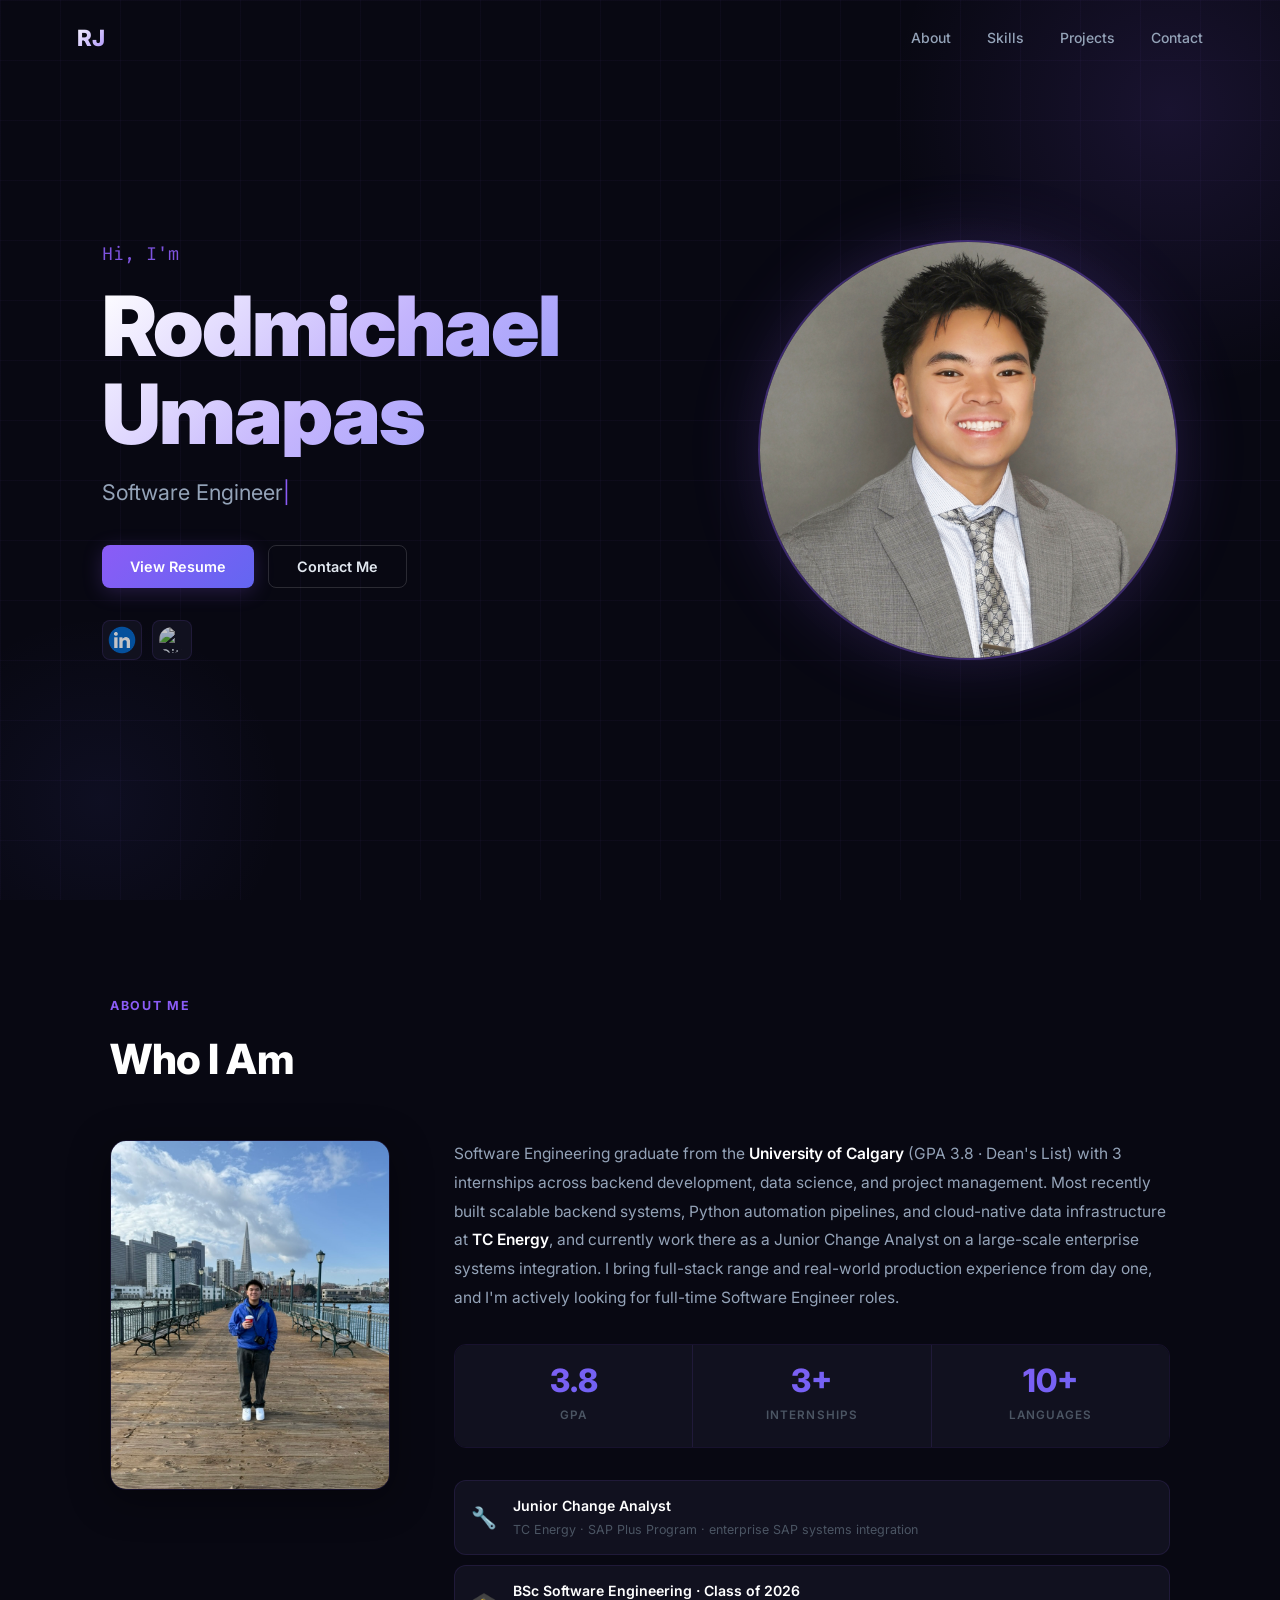
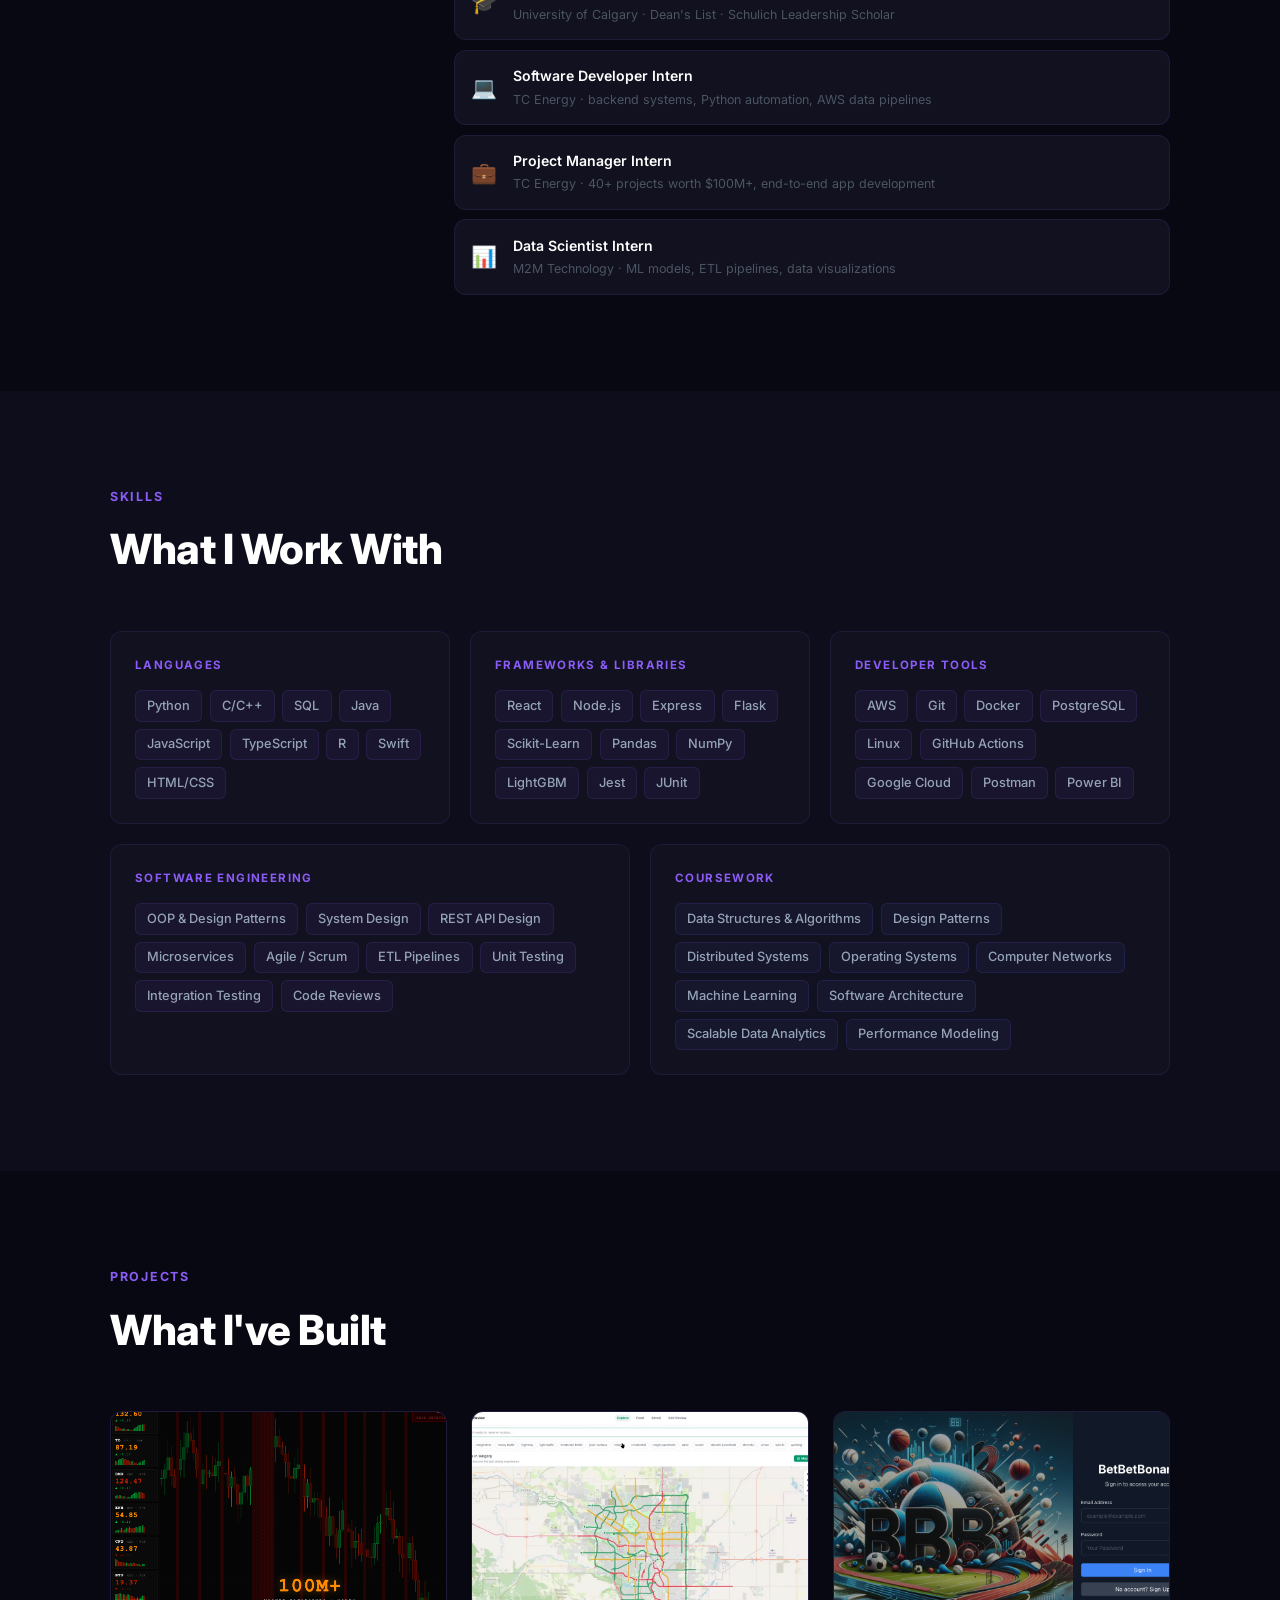
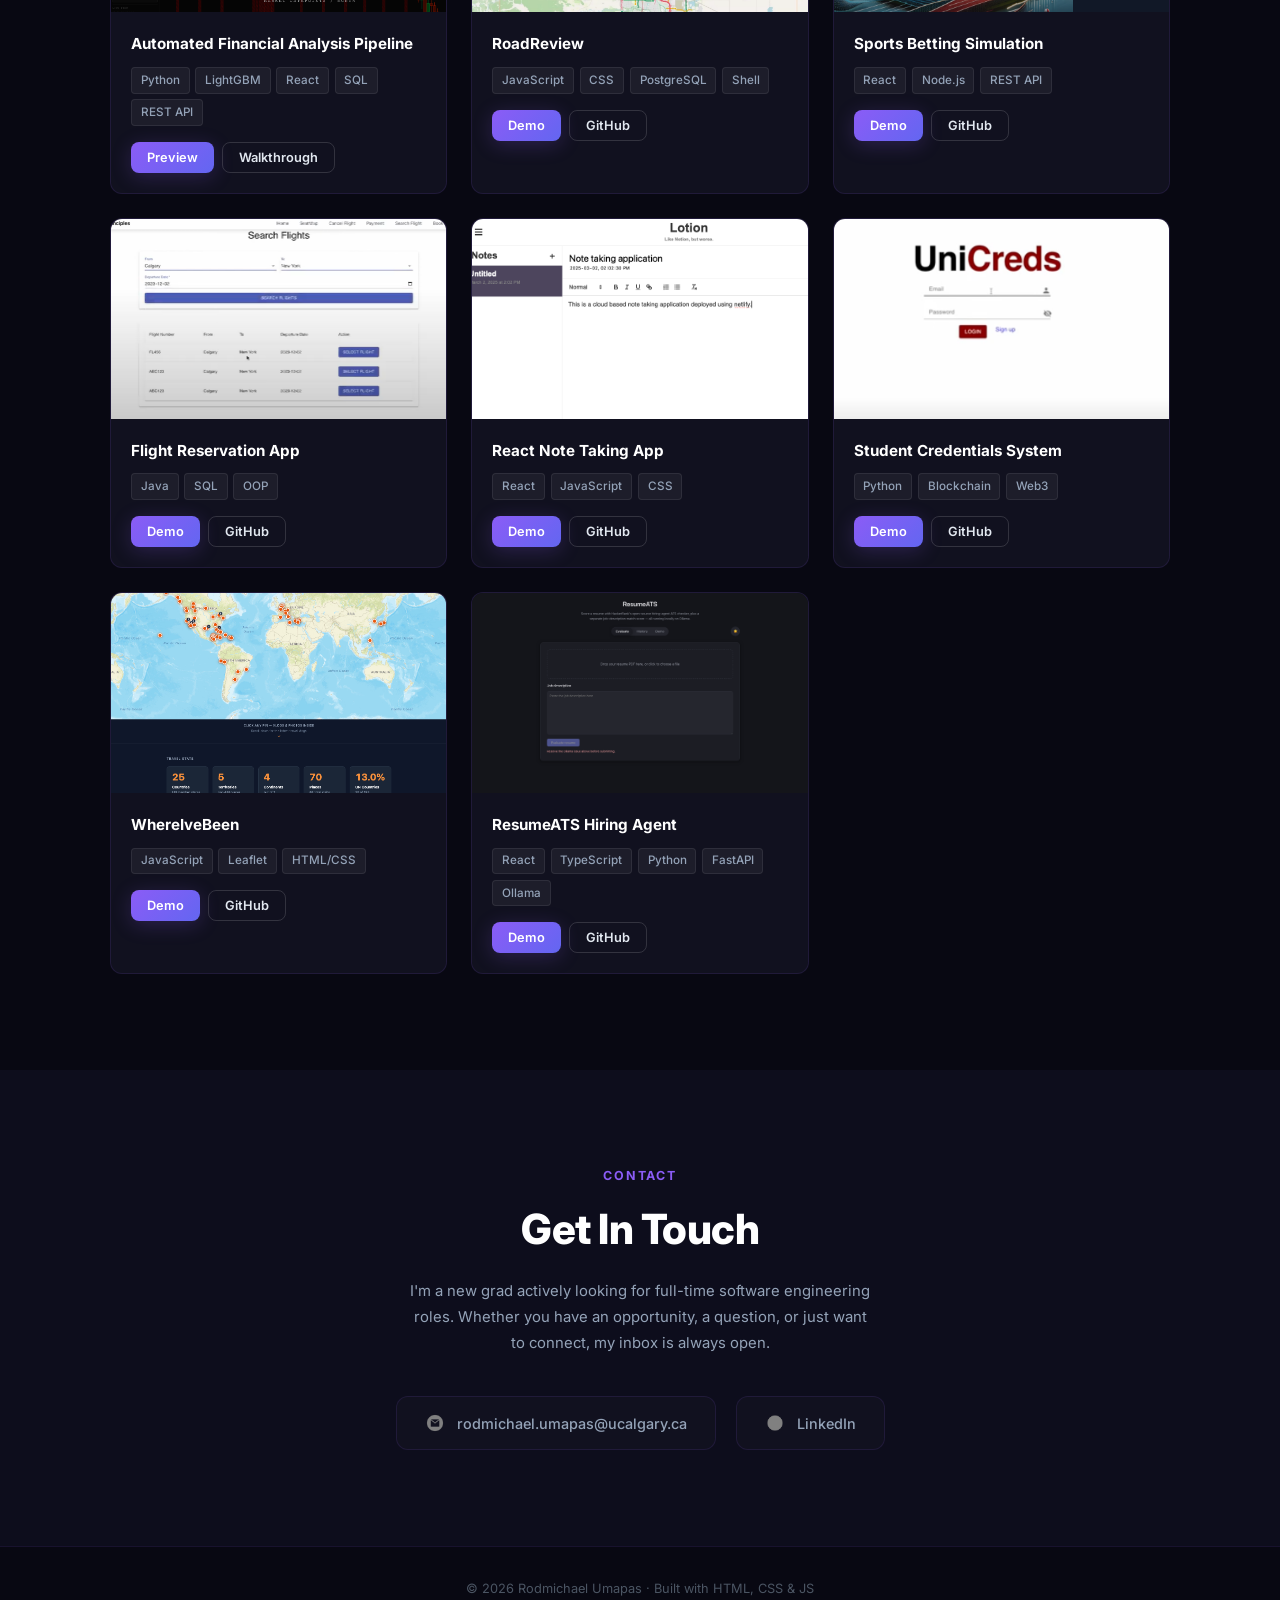
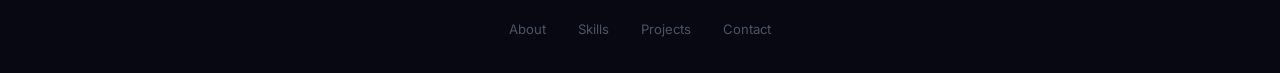
==== index.html @ 2ed11699 "Add Junior Change Analyst role, update About section for job search Update the About Me section and " ====
<!DOCTYPE html>
<html lang="en">
<head>
    <meta charset="UTF-8">
    <meta http-equiv="X-UA-Compatible" content="IE=edge">
    <meta name="viewport" content="width=device-width, initial-scale=1.0">
    <title>Rodmichael Umapas | Software Engineer</title>
    <link rel="preconnect" href="https://fonts.googleapis.com">
    <link rel="preconnect" href="https://fonts.gstatic.com" crossorigin>
    <link href="https://fonts.googleapis.com/css2?family=Inter:wght@300;400;500;600;700;800;900&family=Fira+Code:wght@400;500&display=swap" rel="stylesheet">
    <link rel="stylesheet" href="style.css">
</head>
<body>

    <nav id="desktop-nav">
        <div class="logo">RJ</div>
        <ul class="nav-links">
            <li><a href="#about">About</a></li>
            <li><a href="#skills">Skills</a></li>
            <li><a href="#projects">Projects</a></li>
            <li><a href="#contact">Contact</a></li>
        </ul>
    </nav>

    <nav id="hamburger-nav">
        <div class="logo">RJ</div>
        <div class="hamburger-menu">
            <div class="hamburger-icon" onclick="toggleMenu()">
                <span></span><span></span><span></span>
            </div>
            <ul class="menu-links">
                <li><a href="#about"    onclick="toggleMenu()">About</a></li>
                <li><a href="#skills"   onclick="toggleMenu()">Skills</a></li>
                <li><a href="#projects" onclick="toggleMenu()">Projects</a></li>
                <li><a href="#contact"  onclick="toggleMenu()">Contact</a></li>
            </ul>
        </div>
    </nav>

    <!-- ─── Hero ─── -->
    <section id="hero">
        <div class="hero-inner">
            <div class="hero-text">
                <p class="hero-greeting">Hi, I'm</p>
                <h1 class="hero-name">Rodmichael<br>Umapas</h1>
                <p class="hero-subtitle">
                    <span id="typed-text"></span><span class="cursor">|</span>
                </p>
                <div class="hero-actions">
                    <button class="btn btn-primary" onclick="window.open('./assets/resume5.pdf')">View Resume</button>
                    <button class="btn btn-ghost"   onclick="location.href='#contact'">Contact Me</button>
                </div>
                <div class="hero-socials">
                    <a href="https://www.linkedin.com/in/rodmichael-umapas/" target="_blank" class="social-btn">
                        <img src="./assets/linkedin.png" alt="LinkedIn">
                    </a>
                    <a href="https://github.com/RodmichaelU" target="_blank" class="social-btn">
                        <img src="./assets/github.png" alt="GitHub">
                    </a>
                </div>
            </div>
            <div class="hero-img-wrap">
                <div class="hero-img-ring"></div>
                <img src="./assets/profilepic2.jpeg" alt="Rodmichael Umapas" class="hero-img">
            </div>
        </div>
    </section>

    <!-- ─── About ─── -->
    <section id="about">
        <div class="section-inner">
            <span class="section-label" data-animate="fade-up">About Me</span>
            <h2 class="section-title"   data-animate="fade-up" data-delay="1">Who I Am</h2>
            <div class="about-grid">
                <div class="about-photo-wrap" data-animate="fade-right">
                    <img src="./assets/about.png" alt="About" class="about-photo">
                </div>
                <div class="about-body">
                    <p class="about-text" data-animate="fade-up" data-delay="1">
                        Software Engineering graduate from the <strong>University of Calgary</strong> (GPA 3.8 · Dean's List)
                        with 3 internships across backend development, data science, and project management.
                        Most recently built scalable backend systems, Python automation pipelines, and cloud-native
                        data infrastructure at <strong>TC Energy</strong>, and currently work there as a Junior Change
                        Analyst on a large-scale enterprise systems integration. I bring full-stack range and
                        real-world production experience from day one, and I'm actively looking for full-time
                        Software Engineer roles.
                    </p>
                    <div class="stat-row" data-animate="fade-up" data-delay="2">
                        <div class="stat-item">
                            <span class="stat-value">3.8</span>
                            <span class="stat-name">GPA</span>
                        </div>
                        <div class="stat-item">
                            <span class="stat-value">3+</span>
                            <span class="stat-name">Internships</span>
                        </div>
                        <div class="stat-item">
                            <span class="stat-value">10+</span>
                            <span class="stat-name">Languages</span>
                        </div>
                    </div>
                    <div class="exp-list">
                        <div class="exp-item" data-animate="fade-up" data-delay="3">
                            <span class="exp-icon">🔧</span>
                            <div>
                                <p class="exp-title">Junior Change Analyst</p>
                                <p class="exp-sub">TC Energy · SAP Plus Program · enterprise SAP systems integration</p>
                            </div>
                        </div>
                        <div class="exp-item" data-animate="fade-up" data-delay="4">
                            <span class="exp-icon">🎓</span>
                            <div>
                                <p class="exp-title">BSc Software Engineering · Class of 2026</p>
                                <p class="exp-sub">University of Calgary · Dean's List · Schulich Leadership Scholar</p>
                            </div>
                        </div>
                        <div class="exp-item" data-animate="fade-up" data-delay="5">
                            <span class="exp-icon">💻</span>
                            <div>
                                <p class="exp-title">Software Developer Intern</p>
                                <p class="exp-sub">TC Energy · backend systems, Python automation, AWS data pipelines</p>
                            </div>
                        </div>
                        <div class="exp-item" data-animate="fade-up" data-delay="6">
                            <span class="exp-icon">💼</span>
                            <div>
                                <p class="exp-title">Project Manager Intern</p>
                                <p class="exp-sub">TC Energy · 40+ projects worth $100M+, end-to-end app development</p>
                            </div>
                        </div>
                        <div class="exp-item" data-animate="fade-up" data-delay="7">
                            <span class="exp-icon">📊</span>
                            <div>
                                <p class="exp-title">Data Scientist Intern</p>
                                <p class="exp-sub">M2M Technology · ML models, ETL pipelines, data visualizations</p>
                            </div>
                        </div>
                    </div>
                </div>
            </div>
        </div>
    </section>

    <!-- ─── Skills ─── -->
    <section id="skills">
        <div class="section-inner">
            <span class="section-label" data-animate="fade-up">Skills</span>
            <h2 class="section-title"   data-animate="fade-up" data-delay="1">What I Work With</h2>
            <div class="skills-grid">
                <div class="skill-group" data-animate="fade-up" data-delay="1">
                    <h3>Languages</h3>
                    <div class="tags">
                        <span class="tag">Python</span>
                        <span class="tag">C/C++</span>
                        <span class="tag">SQL</span>
                        <span class="tag">Java</span>
                        <span class="tag">JavaScript</span>
                        <span class="tag">TypeScript</span>
                        <span class="tag">R</span>
                        <span class="tag">Swift</span>
                        <span class="tag">HTML/CSS</span>
                    </div>
                </div>
                <div class="skill-group" data-animate="fade-up" data-delay="2">
                    <h3>Frameworks &amp; Libraries</h3>
                    <div class="tags">
                        <span class="tag">React</span>
                        <span class="tag">Node.js</span>
                        <span class="tag">Express</span>
                        <span class="tag">Flask</span>
                        <span class="tag">Scikit-Learn</span>
                        <span class="tag">Pandas</span>
                        <span class="tag">NumPy</span>
                        <span class="tag">LightGBM</span>
                        <span class="tag">Jest</span>
                        <span class="tag">JUnit</span>
                    </div>
                </div>
                <div class="skill-group" data-animate="fade-up" data-delay="3">
                    <h3>Developer Tools</h3>
                    <div class="tags">
                        <span class="tag">AWS</span>
                        <span class="tag">Git</span>
                        <span class="tag">Docker</span>
                        <span class="tag">PostgreSQL</span>
                        <span class="tag">Linux</span>
                        <span class="tag">GitHub Actions</span>
                        <span class="tag">Google Cloud</span>
                        <span class="tag">Postman</span>
                        <span class="tag">Power BI</span>
                    </div>
                </div>
                <div class="skill-group" data-animate="fade-up" data-delay="4">
                    <h3>Software Engineering</h3>
                    <div class="tags">
                        <span class="tag">OOP &amp; Design Patterns</span>
                        <span class="tag">System Design</span>
                        <span class="tag">REST API Design</span>
                        <span class="tag">Microservices</span>
                        <span class="tag">Agile / Scrum</span>
                        <span class="tag">ETL Pipelines</span>
                        <span class="tag">Unit Testing</span>
                        <span class="tag">Integration Testing</span>
                        <span class="tag">Code Reviews</span>
                    </div>
                </div>
                <div class="skill-group" data-animate="fade-up" data-delay="5">
                    <h3>Coursework</h3>
                    <div class="tags">
                        <span class="tag tag-2">Data Structures &amp; Algorithms</span>
                        <span class="tag tag-2">Design Patterns</span>
                        <span class="tag tag-2">Distributed Systems</span>
                        <span class="tag tag-2">Operating Systems</span>
                        <span class="tag tag-2">Computer Networks</span>
                        <span class="tag tag-2">Machine Learning</span>
                        <span class="tag tag-2">Software Architecture</span>
                        <span class="tag tag-2">Scalable Data Analytics</span>
                        <span class="tag tag-2">Performance Modeling</span>
                    </div>
                </div>
            </div>
        </div>
    </section>

    <!-- ─── Projects ─── -->
    <section id="projects">
        <div class="section-inner">
            <span class="section-label" data-animate="fade-up">Projects</span>
            <h2 class="section-title"   data-animate="fade-up" data-delay="1">What I've Built</h2>
            <div class="projects-grid">

                <div class="project-card" data-animate="fade-up" data-delay="1">
                    <div class="project-img-wrap">
                        <img src="./assets/capstone.png" alt="Financial Analysis Pipeline" class="project-img">
                        <div class="project-overlay">
                            <p>End-to-end ML pipeline using LightGBM for financial signal modeling, with a live React dashboard fed by real-time market data via IBKR TWS API.</p>
                        </div>
                    </div>
                    <div class="project-body">
                        <h3>Automated Financial Analysis Pipeline</h3>
                        <div class="project-tags">
                            <span class="ptag">Python</span>
                            <span class="ptag">LightGBM</span>
                            <span class="ptag">React</span>
                            <span class="ptag">SQL</span>
                            <span class="ptag">REST API</span>
                        </div>
                        <div class="project-links">
                            <button class="btn btn-xs btn-primary" onclick="location.href='https://code2capital.netlify.app/'">Preview</button>
                            <button class="btn btn-xs btn-ghost"   onclick="location.href='https://youtu.be/9EfRERMGCt4'">Walkthrough</button>
                        </div>
                    </div>
                </div>

                <!-- Replace ./assets/roadreview.png with your screenshot when ready -->
                <div class="project-card" data-animate="fade-up" data-delay="2">
                    <div class="project-img-wrap">
                        <img src="./assets/roadreview.png" alt="RoadReview" class="project-img">
                        <div class="project-overlay">
                            <p>A web app for reviewing and rating roads and driving conditions, letting users share road quality insights and navigate smarter.</p>
                        </div>
                    </div>
                    <div class="project-body">
                        <h3>RoadReview</h3>
                        <div class="project-tags">
                            <span class="ptag">JavaScript</span>
                            <span class="ptag">CSS</span>
                            <span class="ptag">PostgreSQL</span>
                            <span class="ptag">Shell</span>
                        </div>
                        <div class="project-links">
                            <button class="btn btn-xs btn-primary" onclick="location.href='https://youtu.be/ney5-ebHBJk'">Demo</button>
                            <button class="btn btn-xs btn-ghost" onclick="location.href='https://csgit.ucalgary.ca/rodmichael.umapas/seng513-202601-pg-25'">GitHub</button>
                        </div>
                    </div>
                </div>

                <div class="project-card" data-animate="fade-up" data-delay="3">
                    <div class="project-img-wrap">
                        <img src="./assets/BBB.png" alt="Sports Betting Simulation" class="project-img">
                        <div class="project-overlay">
                            <p>Full-stack sports betting simulation with real-time odds, user accounts, and leaderboards.</p>
                        </div>
                    </div>
                    <div class="project-body">
                        <h3>Sports Betting Simulation</h3>
                        <div class="project-tags">
                            <span class="ptag">React</span>
                            <span class="ptag">Node.js</span>
                            <span class="ptag">REST API</span>
                        </div>
                        <div class="project-links">
                            <button class="btn btn-xs btn-primary" onclick="location.href='https://betbetbonanza.netlify.app'">Demo</button>
                            <button class="btn btn-xs btn-ghost"   onclick="location.href='https://github.com/zpelkey03/betbetbonanza'">GitHub</button>
                        </div>
                    </div>
                </div>

                <div class="project-card" data-animate="fade-up" data-delay="4">
                    <div class="project-img-wrap">
                        <img src="./assets/flight.png" alt="Flight Reservation App" class="project-img">
                        <div class="project-overlay">
                            <p>Flight reservation system with booking, seat selection, and admin management features.</p>
                        </div>
                    </div>
                    <div class="project-body">
                        <h3>Flight Reservation App</h3>
                        <div class="project-tags">
                            <span class="ptag">Java</span>
                            <span class="ptag">SQL</span>
                            <span class="ptag">OOP</span>
                        </div>
                        <div class="project-links">
                            <button class="btn btn-xs btn-primary" onclick="location.href='https://youtu.be/oa6mXv2vdnw?si=Qs3NsSgx9z3xkFos'">Demo</button>
                            <button class="btn btn-xs btn-ghost"   onclick="location.href='https://github.com/syrilj/Flight_Reservation_App?tab=readme-ov-file'">GitHub</button>
                        </div>
                    </div>
                </div>

                <div class="project-card" data-animate="fade-up" data-delay="5">
                    <div class="project-img-wrap">
                        <img src="./assets/notes.png" alt="Notes App" class="project-img">
                        <div class="project-overlay">
                            <p>Notion-inspired note-taking app with rich text editing and cloud sync.</p>
                        </div>
                    </div>
                    <div class="project-body">
                        <h3>React Note Taking App</h3>
                        <div class="project-tags">
                            <span class="ptag">React</span>
                            <span class="ptag">JavaScript</span>
                            <span class="ptag">CSS</span>
                        </div>
                        <div class="project-links">
                            <button class="btn btn-xs btn-primary" onclick="location.href='https://astonishing-mermaid-aa6898.netlify.app'">Demo</button>
                            <button class="btn btn-xs btn-ghost"   onclick="location.href='https://github.com/RodmichaelU/lotion-1'">GitHub</button>
                        </div>
                    </div>
                </div>

                <div class="project-card" data-animate="fade-up" data-delay="6">
                    <div class="project-img-wrap">
                        <img src="./assets/credentials.png" alt="Student Credentials" class="project-img">
                        <div class="project-overlay">
                            <p>Blockchain-based credential verification system for student academic records.</p>
                        </div>
                    </div>
                    <div class="project-body">
                        <h3>Student Credentials System</h3>
                        <div class="project-tags">
                            <span class="ptag">Python</span>
                            <span class="ptag">Blockchain</span>
                            <span class="ptag">Web3</span>
                        </div>
                        <div class="project-links">
                            <button class="btn btn-xs btn-primary" onclick="location.href='https://www.youtube.com/watch?v=AeSkhNEmCsU'">Demo</button>
                            <button class="btn btn-xs btn-ghost"   onclick="location.href='https://github.com/CaelanX/hack-the-change-2022'">GitHub</button>
                        </div>
                    </div>
                </div>

                <div class="project-card" data-animate="fade-up" data-delay="7">
                    <div class="project-img-wrap">
                        <img src="./assets/whereivebeen.png" alt="WhereIveBeen" class="project-img">
                        <div class="project-overlay">
                            <p>Interactive travel tracker that maps every country I've visited with photos and vlogs per pin, plus auto-generated stats on countries, territories, and continents covered.</p>
                        </div>
                    </div>
                    <div class="project-body">
                        <h3>WhereIveBeen</h3>
                        <div class="project-tags">
                            <span class="ptag">JavaScript</span>
                            <span class="ptag">Leaflet</span>
                            <span class="ptag">HTML/CSS</span>
                        </div>
                        <div class="project-links">
                            <button class="btn btn-xs btn-primary" onclick="location.href='https://whereivebeen.netlify.app/'">Demo</button>
                            <button class="btn btn-xs btn-ghost"   onclick="location.href='https://github.com/RodmichaelU/WhereIveBeen.git'">GitHub</button>
                        </div>
                    </div>
                </div>

                <div class="project-card" data-animate="fade-up" data-delay="8">
                    <div class="project-img-wrap">
                        <img src="./assets/resumeats.png" alt="ResumeATS Hiring Agent" class="project-img">
                        <div class="project-overlay">
                            <p>Resume scoring tool built on HackerRank's open-source hiring-agent model, extended with a job-description match score so you can see how well a resume fits a specific posting. Runs fully locally on Ollama.</p>
                        </div>
                    </div>
                    <div class="project-body">
                        <h3>ResumeATS Hiring Agent</h3>
                        <div class="project-tags">
                            <span class="ptag">React</span>
                            <span class="ptag">TypeScript</span>
                            <span class="ptag">Python</span>
                            <span class="ptag">FastAPI</span>
                            <span class="ptag">Ollama</span>
                        </div>
                        <div class="project-links">
                            <button class="btn btn-xs btn-primary" onclick="location.href='https://resumehireagentdemo.netlify.app/'">Demo</button>
                            <button class="btn btn-xs btn-ghost"   onclick="location.href='https://github.com/RodmichaelU/ResumeATS.git'">GitHub</button>
                        </div>
                    </div>
                </div>

            </div>
        </div>
    </section>

    <!-- ─── Contact ─── -->
    <section id="contact">
        <div class="section-inner contact-inner">
            <span class="section-label" data-animate="fade-up">Contact</span>
            <h2 class="section-title"   data-animate="fade-up" data-delay="1">Get In Touch</h2>
            <p class="contact-copy"     data-animate="fade-up" data-delay="2">
                I'm a new grad actively looking for full-time software engineering roles.
                Whether you have an opportunity, a question, or just want to connect, my inbox is always open.
            </p>
            <div class="contact-links" data-animate="fade-up" data-delay="3">
                <a href="mailto:rodmichael.umapas@ucalgary.ca" class="contact-link">
                    <img src="./assets/email.png"    alt="Email"    class="contact-icon">
                    <span>rodmichael.umapas@ucalgary.ca</span>
                </a>
                <a href="https://www.linkedin.com/in/rodmichael-umapas/" target="_blank" class="contact-link">
                    <img src="./assets/linkedin.png" alt="LinkedIn" class="contact-icon">
                    <span>LinkedIn</span>
                </a>
            </div>
        </div>
    </section>

    <footer>
        <p class="footer-copy">&copy; 2026 Rodmichael Umapas · Built with HTML, CSS &amp; JS</p>
        <ul class="footer-links">
            <li><a href="#about">About</a></li>
            <li><a href="#skills">Skills</a></li>
            <li><a href="#projects">Projects</a></li>
            <li><a href="#contact">Contact</a></li>
        </ul>
    </footer>

    <script src="script.js"></script>
</body>
</html>
---- style.css ----
/* ========================
   Variables
   ======================== */
:root {
    --bg:         #080812;
    --bg-alt:     #0d0d1c;
    --card:       #11111f;
    --card-h:     #16162c;
    --border:     rgba(139, 92, 246, 0.12);
    --border-h:   rgba(139, 92, 246, 0.35);
    --accent:     #8b5cf6;
    --accent2:    #6366f1;
    --glow:       rgba(139, 92, 246, 0.22);
    --text:       #e2e8f0;
    --text-dim:   #94a3b8;
    --text-mute:  #4b5563;
    --radius:     12px;
    --ease:       all 0.22s ease;
}

/* ========================
   Reset
   ======================== */
*, *::before, *::after {
    margin: 0;
    padding: 0;
    box-sizing: border-box;
}

html { scroll-behavior: smooth; }

body {
    font-family: 'Inter', system-ui, -apple-system, sans-serif;
    background: var(--bg);
    color: var(--text);
    line-height: 1.6;
    overflow-x: hidden;
}

p   { color: var(--text-dim); }
a   { text-decoration: none; color: inherit; transition: var(--ease); }
img { display: block; }
ul  { list-style: none; }

/* ========================
   Navigation
   ======================== */
#desktop-nav {
    position: fixed;
    top: 0; left: 0; right: 0;
    z-index: 100;
    display: flex;
    justify-content: space-between;
    align-items: center;
    padding: 1.25rem 6%;
    transition: background 0.3s ease, padding 0.3s ease;
}

#desktop-nav.scrolled {
    background: rgba(8, 8, 18, 0.9);
    backdrop-filter: blur(16px);
    -webkit-backdrop-filter: blur(16px);
    padding: 0.85rem 6%;
    border-bottom: 1px solid var(--border);
}

.logo {
    font-size: 1.4rem;
    font-weight: 800;
    background: linear-gradient(135deg, #fff, #a78bfa);
    -webkit-background-clip: text;
    background-clip: text;
    -webkit-text-fill-color: transparent;
    cursor: default;
}

.nav-links {
    display: flex;
    gap: 2.25rem;
}

.nav-links a {
    color: var(--text-dim);
    font-size: 0.875rem;
    font-weight: 500;
    position: relative;
    padding-bottom: 3px;
    transition: color 0.2s;
}

.nav-links a::after {
    content: '';
    position: absolute;
    bottom: 0; left: 0;
    width: 0; height: 2px;
    background: linear-gradient(90deg, var(--accent), var(--accent2));
    transition: width 0.3s ease;
}

.nav-links a:hover            { color: #fff; }
.nav-links a:hover::after     { width: 100%; }

/* Hamburger */
#hamburger-nav {
    display: none;
    position: fixed;
    top: 0; left: 0; right: 0;
    z-index: 100;
    justify-content: space-between;
    align-items: center;
    padding: 1rem 1.5rem;
    background: rgba(8, 8, 18, 0.97);
    backdrop-filter: blur(16px);
    border-bottom: 1px solid var(--border);
}

.hamburger-icon {
    display: flex;
    flex-direction: column;
    justify-content: space-between;
    height: 18px; width: 24px;
    cursor: pointer;
}

.hamburger-icon span {
    width: 100%; height: 2px;
    background: var(--text-dim);
    display: block;
    transition: all 0.28s ease;
}

.hamburger-icon.open span:first-child  { transform: rotate(45deg) translate(5px, 5px); background: #fff; }
.hamburger-icon.open span:nth-child(2) { opacity: 0; }
.hamburger-icon.open span:last-child   { transform: rotate(-45deg) translate(5px, -5px); background: #fff; }

.menu-links {
    position: absolute;
    top: 100%; left: 0; right: 0;
    background: rgba(8, 8, 18, 0.98);
    max-height: 0;
    overflow: hidden;
    transition: max-height 0.3s ease;
    border-bottom: 1px solid var(--border);
}

.menu-links.open { max-height: 280px; }

.menu-links a {
    display: block;
    padding: 1rem 1.5rem;
    color: var(--text-dim);
    font-size: 0.95rem;
    border-bottom: 1px solid rgba(255,255,255,0.04);
}

.menu-links a:hover { color: #fff; background: rgba(139,92,246,0.08); }

/* ========================
   Buttons
   ======================== */
.btn {
    display: inline-flex;
    align-items: center;
    justify-content: center;
    font-family: 'Inter', sans-serif;
    font-weight: 600;
    border: none;
    border-radius: 8px;
    cursor: pointer;
    transition: var(--ease);
    white-space: nowrap;
}

.btn-primary {
    background: linear-gradient(135deg, var(--accent), var(--accent2));
    color: #fff;
    padding: 0.75rem 1.75rem;
    font-size: 0.9rem;
    box-shadow: 0 4px 20px var(--glow);
}

.btn-primary:hover {
    opacity: 0.88;
    transform: translateY(-2px);
    box-shadow: 0 8px 28px var(--glow);
}

.btn-ghost {
    background: transparent;
    color: var(--text);
    padding: 0.75rem 1.75rem;
    font-size: 0.9rem;
    border: 1.5px solid rgba(255,255,255,0.14);
}

.btn-ghost:hover {
    border-color: var(--accent);
    color: #fff;
    transform: translateY(-2px);
}

.btn-xs {
    padding: 0.44rem 1rem;
    font-size: 0.8rem;
}

/* ========================
   Hero
   ======================== */
#hero {
    min-height: 100vh;
    display: flex;
    align-items: center;
    justify-content: center;
    padding: 90px 8% 90px;
    position: relative;
    overflow: hidden;
    background-color: var(--bg);
    background-image:
        linear-gradient(rgba(139,92,246,0.04) 1px, transparent 1px),
        linear-gradient(90deg, rgba(139,92,246,0.04) 1px, transparent 1px);
    background-size: 60px 60px;
}

#hero::before {
    content: '';
    position: absolute;
    top: -180px; right: -180px;
    width: 580px; height: 580px;
    border-radius: 50%;
    background: radial-gradient(circle, rgba(139,92,246,0.13) 0%, transparent 68%);
    pointer-events: none;
}

#hero::after {
    content: '';
    position: absolute;
    bottom: -100px; left: -100px;
    width: 400px; height: 400px;
    border-radius: 50%;
    background: radial-gradient(circle, rgba(99,102,241,0.07) 0%, transparent 65%);
    pointer-events: none;
}

.hero-inner {
    display: flex;
    align-items: center;
    gap: 5rem;
    max-width: 1200px;
    width: 100%;
    position: relative;
    z-index: 1;
}

.hero-text { flex: 1; }

.hero-greeting {
    display: block;
    font-family: 'Fira Code', monospace;
    font-size: 1.15rem;
    color: var(--accent);
    margin-bottom: 0.8rem;
    opacity: 0.9;
}

.hero-name {
    font-size: clamp(3.2rem, 6.5vw, 6rem);
    font-weight: 900;
    line-height: 1.05;
    letter-spacing: -2px;
    margin-bottom: 1.1rem;
    background: linear-gradient(135deg, #ffffff 0%, #c4b5fd 45%, #818cf8 100%);
    -webkit-background-clip: text;
    background-clip: text;
    -webkit-text-fill-color: transparent;
}

.hero-subtitle {
    font-size: 1.35rem;
    color: var(--text-dim);
    margin-bottom: 2.25rem;
    min-height: 1.8rem;
    font-weight: 400;
}

.cursor {
    color: var(--accent);
    animation: blink 1s step-end infinite;
}

@keyframes blink {
    0%, 100% { opacity: 1; }
    50%       { opacity: 0; }
}

.hero-actions {
    display: flex;
    gap: 0.875rem;
    margin-bottom: 2rem;
}

.hero-socials { display: flex; gap: 0.6rem; }

.social-btn {
    display: flex;
    align-items: center;
    justify-content: center;
    width: 40px; height: 40px;
    border-radius: 8px;
    background: var(--card);
    border: 1px solid var(--border);
    transition: var(--ease);
}

.social-btn:hover {
    border-color: var(--accent);
    background: rgba(139,92,246,0.12);
    transform: translateY(-2px);
}

.social-btn {
    overflow: hidden;
}

.social-btn img {
    width: 26px; height: 26px;
    object-fit: cover;
    border-radius: 50%;
    opacity: 0.75;
    transition: opacity 0.2s, transform 0.2s;
}

/* LinkedIn icon has white padding baked in, scale up to crop it out */
.hero-socials a:nth-child(1) img {
    transform: scale(1.35);
}

.social-btn:hover img {
    opacity: 1;
}

.hero-socials a:nth-child(1):hover img {
    transform: scale(1.45);
}

.hero-img-wrap {
    position: relative;
    flex-shrink: 0;
}

.hero-img-ring {
    position: absolute;
    inset: -28px;
    border-radius: 50%;
    background: radial-gradient(circle, rgba(139,92,246,0.16) 0%, transparent 70%);
}

.hero-img {
    width: 420px; height: 420px;
    border-radius: 50%;
    object-fit: cover;
    border: 2px solid rgba(139,92,246,0.4);
    position: relative;
    z-index: 1;
    box-shadow: 0 0 70px rgba(139,92,246,0.18);
}

/* ========================
   Section Shared
   ======================== */
section:not(#hero) {
    padding: 6rem 6%;
}

#about,    #projects { background: var(--bg);     }
#skills,   #contact  { background: var(--bg-alt); }

.section-inner {
    max-width: 1060px;
    margin: 0 auto;
}

.section-label {
    display: block;
    font-size: 0.78rem;
    font-weight: 700;
    text-transform: uppercase;
    letter-spacing: 0.14em;
    color: var(--accent);
    margin-bottom: 0.6rem;
}

.section-title {
    font-size: clamp(1.8rem, 3.5vw, 2.6rem);
    font-weight: 800;
    letter-spacing: -0.5px;
    color: #fff;
    margin-bottom: 3rem;
}

/* ========================
   Scroll Animations
   Add data-animate="fade-up|fade-left|fade-right|scale|fade" to any element.
   Add data-delay="1"–"8" (multiples of 0.1s) to stagger siblings.
   ======================== */
[data-animate] {
    opacity: 0;
    transition: opacity 0.6s ease, transform 0.6s ease;
}

[data-animate="fade-up"]    { transform: translateY(28px); }
[data-animate="fade-down"]  { transform: translateY(-28px); }
[data-animate="fade-left"]  { transform: translateX(28px); }
[data-animate="fade-right"] { transform: translateX(-28px); }
[data-animate="scale"]      { transform: scale(0.93); }
/* [data-animate="fade"] uses opacity only, no transform needed */

[data-animate].in-view {
    opacity: 1;
    transform: none;
}

[data-delay="1"] { transition-delay: 0.1s; }
[data-delay="2"] { transition-delay: 0.2s; }
[data-delay="3"] { transition-delay: 0.3s; }
[data-delay="4"] { transition-delay: 0.4s; }
[data-delay="5"] { transition-delay: 0.5s; }
[data-delay="6"] { transition-delay: 0.6s; }
[data-delay="7"] { transition-delay: 0.7s; }
[data-delay="8"] { transition-delay: 0.8s; }

@media (prefers-reduced-motion: reduce) {
    [data-animate] { transition: none; opacity: 1; transform: none; }
}

/* ========================
   About
   ======================== */
.about-grid {
    display: flex;
    gap: 4rem;
    align-items: flex-start;
    flex-wrap: wrap;
}

.about-photo-wrap {
    width: 280px;
    height: 350px;
    border-radius: 16px;
    overflow: hidden;
    flex-shrink: 0;
    border: 1px solid var(--border);
    box-shadow: 0 8px 40px rgba(0,0,0,0.4);
}

.about-photo { width: 100%; height: 100%; object-fit: cover; }

.about-body { flex: 1; min-width: 260px; }

.about-text {
    font-size: 0.97rem;
    line-height: 1.85;
    margin-bottom: 2rem;
}

.about-text strong { color: #fff; font-weight: 600; }

.stat-row {
    display: flex;
    border: 1px solid var(--border);
    border-radius: var(--radius);
    overflow: hidden;
    margin-bottom: 2rem;
}

.stat-item {
    flex: 1;
    text-align: center;
    padding: 1.25rem 1rem;
    background: var(--card);
    border-right: 1px solid var(--border);
    transition: var(--ease);
}

.stat-item:last-child { border-right: none; }
.stat-item:hover { background: var(--card-h); }

.stat-value {
    display: block;
    font-size: 2rem;
    font-weight: 800;
    line-height: 1;
    margin-bottom: 4px;
    background: linear-gradient(135deg, var(--accent), var(--accent2));
    -webkit-background-clip: text;
    background-clip: text;
    -webkit-text-fill-color: transparent;
}

.stat-name {
    font-size: 0.73rem;
    text-transform: uppercase;
    letter-spacing: 0.09em;
    color: var(--text-mute);
    font-weight: 600;
}

.exp-list { display: flex; flex-direction: column; gap: 0.6rem; }

.exp-item {
    display: flex;
    align-items: center;
    gap: 1rem;
    padding: 0.9rem 1rem;
    background: var(--card);
    border: 1px solid var(--border);
    border-radius: var(--radius);
    transition: var(--ease);
}

.exp-item:hover {
    border-color: var(--border-h);
    background: var(--card-h);
    transform: translateX(4px);
}

.exp-icon { font-size: 1.3rem; flex-shrink: 0; }

.exp-title {
    font-size: 0.88rem;
    font-weight: 600;
    color: #fff;
    margin-bottom: 2px;
}

.exp-sub { font-size: 0.78rem; color: var(--text-mute); }

/* ========================
   Skills
   ======================== */
.skills-grid {
    display: grid;
    grid-template-columns: repeat(6, 1fr);
    gap: 1.25rem;
}

.skill-group:nth-child(1) { grid-column: span 2; }
.skill-group:nth-child(2) { grid-column: span 2; }
.skill-group:nth-child(3) { grid-column: span 2; }
.skill-group:nth-child(4) { grid-column: span 3; }
.skill-group:nth-child(5) { grid-column: span 3; }

.skill-group {
    background: var(--card);
    padding: 1.5rem;
    border-radius: var(--radius);
    border: 1px solid var(--border);
    transition: var(--ease);
}

.skill-group:hover {
    border-color: var(--border-h);
    box-shadow: 0 0 28px var(--glow);
}

.skill-group h3 {
    font-size: 0.72rem;
    font-weight: 700;
    text-transform: uppercase;
    letter-spacing: 0.12em;
    color: var(--accent);
    margin-bottom: 1rem;
}

.tags { display: flex; flex-wrap: wrap; gap: 0.45rem; }

.tag {
    display: inline-block;
    padding: 0.28rem 0.7rem;
    background: rgba(139,92,246,0.07);
    color: var(--text-dim);
    font-size: 0.8rem;
    font-weight: 500;
    border-radius: 6px;
    border: 1px solid var(--border);
    cursor: default;
    transition: var(--ease);
}

.tag:hover {
    background: rgba(139,92,246,0.18);
    color: #fff;
    border-color: var(--border-h);
}

.tag-2 {
    background: rgba(99,102,241,0.06);
    border-color: rgba(99,102,241,0.14);
}

.tag-2:hover {
    background: rgba(99,102,241,0.18);
    border-color: rgba(99,102,241,0.4);
}

/* ========================
   Projects
   ======================== */
.projects-grid {
    display: grid;
    grid-template-columns: repeat(auto-fit, minmax(280px, 1fr));
    gap: 1.5rem;
}

.project-card {
    background: var(--card);
    border: 1px solid var(--border);
    border-radius: var(--radius);
    overflow: hidden;
    transition: var(--ease);
}

.project-card:hover {
    border-color: var(--border-h);
    transform: translateY(-5px);
    box-shadow: 0 16px 48px rgba(0,0,0,0.45), 0 0 28px var(--glow);
}

.project-img-wrap {
    position: relative;
    height: 200px;
    overflow: hidden;
}

.project-img {
    width: 100%; height: 100%;
    object-fit: cover;
    transition: transform 0.4s ease;
}

.project-card:hover .project-img { transform: scale(1.06); }

.project-overlay {
    position: absolute;
    inset: 0;
    background: linear-gradient(to top, rgba(8,8,18,0.95) 0%, rgba(8,8,18,0.35) 60%, transparent 100%);
    display: flex;
    align-items: flex-end;
    padding: 1.25rem;
    opacity: 0;
    transition: opacity 0.3s ease;
}

.project-card:hover .project-overlay { opacity: 1; }

.project-overlay p {
    color: rgba(255,255,255,0.88);
    font-size: 0.83rem;
    line-height: 1.5;
}

.project-body { padding: 1.25rem; }

.project-body h3 {
    font-size: 0.95rem;
    font-weight: 700;
    color: #fff;
    margin-bottom: 0.65rem;
}

.project-tags { display: flex; flex-wrap: wrap; gap: 0.35rem; margin-bottom: 1rem; }

.ptag {
    display: inline-block;
    padding: 0.18rem 0.55rem;
    background: rgba(255,255,255,0.05);
    border: 1px solid rgba(255,255,255,0.08);
    color: var(--text-dim);
    font-size: 0.73rem;
    font-weight: 500;
    border-radius: 4px;
}

.project-links { display: flex; gap: 0.5rem; }

/* ========================
   Contact
   ======================== */
.contact-inner { text-align: center; }

.contact-inner .section-label,
.contact-inner .section-title { text-align: center; }

.contact-inner .section-title { margin-bottom: 1rem; }

.contact-copy {
    max-width: 460px;
    margin: 0 auto 2.5rem;
    font-size: 0.93rem;
    line-height: 1.75;
}

.contact-links {
    display: flex;
    justify-content: center;
    gap: 1.25rem;
    flex-wrap: wrap;
}

.contact-link {
    display: flex;
    align-items: center;
    gap: 0.75rem;
    padding: 0.9rem 1.75rem;
    background: var(--card);
    border: 1px solid var(--border);
    border-radius: var(--radius);
    color: var(--text-dim);
    font-size: 0.9rem;
    font-weight: 500;
    transition: var(--ease);
}

.contact-link:hover {
    border-color: var(--border-h);
    color: #fff;
    background: var(--card-h);
    transform: translateY(-2px);
    box-shadow: 0 8px 24px var(--glow);
}

.contact-icon {
    width: 20px; height: 20px;
    object-fit: contain;
    filter: brightness(0) invert(0.5);
    transition: filter 0.2s;
}

.contact-link:hover .contact-icon { filter: brightness(0) invert(0.85); }

/* ========================
   Footer
   ======================== */
footer {
    text-align: center;
    padding: 2rem 6%;
    background: var(--bg);
    border-top: 1px solid var(--border);
}

.footer-copy {
    font-size: 0.8rem;
    color: var(--text-mute);
    margin-bottom: 1rem;
}

.footer-links {
    display: flex;
    justify-content: center;
    gap: 2rem;
}

.footer-links a { font-size: 0.82rem; color: var(--text-mute); }
.footer-links a:hover { color: var(--text-dim); }

/* ========================
   Responsive
   ======================== */
@media screen and (max-width: 860px) {
    #desktop-nav   { display: none; }
    #hamburger-nav { display: flex; }

    #hero          { padding: 90px 5% 60px; }

    .hero-inner {
        flex-direction: column;
        text-align: center;
        gap: 2.5rem;
    }

    .hero-name     { font-size: 2.6rem; }

    .hero-actions,
    .hero-socials  { justify-content: center; }

    .hero-img { width: 220px; height: 220px; }

    section:not(#hero) { padding: 4rem 5%; }

    .section-title { margin-bottom: 2rem; }

    .about-grid {
        flex-direction: column;
        align-items: center;
    }

    .about-photo-wrap { width: 100%; max-width: 280px; height: 240px; }

    .about-body { text-align: center; }
    .exp-item   { text-align: left; }

    .skills-grid    { grid-template-columns: 1fr 1fr; }
    .skill-group:nth-child(1),
    .skill-group:nth-child(2),
    .skill-group:nth-child(3),
    .skill-group:nth-child(4),
    .skill-group:nth-child(5) { grid-column: span 1; }
    .skill-group:nth-child(5) { grid-column: 1 / -1; }

    .projects-grid  { grid-template-columns: 1fr; max-width: 400px; margin: 0 auto; }

    .contact-links  { flex-direction: column; align-items: center; }
}

@media screen and (max-width: 480px) {
    .skills-grid  { grid-template-columns: 1fr; }
    .skill-group:nth-child(1),
    .skill-group:nth-child(2),
    .skill-group:nth-child(3),
    .skill-group:nth-child(4),
    .skill-group:nth-child(5) { grid-column: span 1; }
    .hero-name    { font-size: 2.4rem; letter-spacing: -1px; }
    .stat-row     { flex-direction: column; }
    .stat-item    { border-right: none; border-bottom: 1px solid var(--border); }
    .stat-item:last-child { border-bottom: none; }
}

/* ── Click burst effect ── */
.fx-ring {
    position: fixed;
    pointer-events: none;
    z-index: 9999;
    width: 56px;
    height: 56px;
    border-radius: 50%;
    border: 1.5px solid #8b5cf6;
    transform: translate(-50%, -50%) scale(0);
    animation: fx-ring-out 0.55s cubic-bezier(0.2, 0.8, 0.3, 1) forwards;
}

@keyframes fx-ring-out {
    0%   { transform: translate(-50%, -50%) scale(0); opacity: 0.85; }
    100% { transform: translate(-50%, -50%) scale(1);  opacity: 0; }
}

.fx-dot {
    position: fixed;
    pointer-events: none;
    z-index: 9999;
    border-radius: 50%;
    transform: translate(-50%, -50%);
    animation: fx-dot-out 0.5s ease-out forwards;
}

@keyframes fx-dot-out {
    0%   { transform: translate(-50%, -50%);                                        opacity: 1; }
    100% { transform: translate(calc(-50% + var(--dx)), calc(-50% + var(--dy)));    opacity: 0; }
}
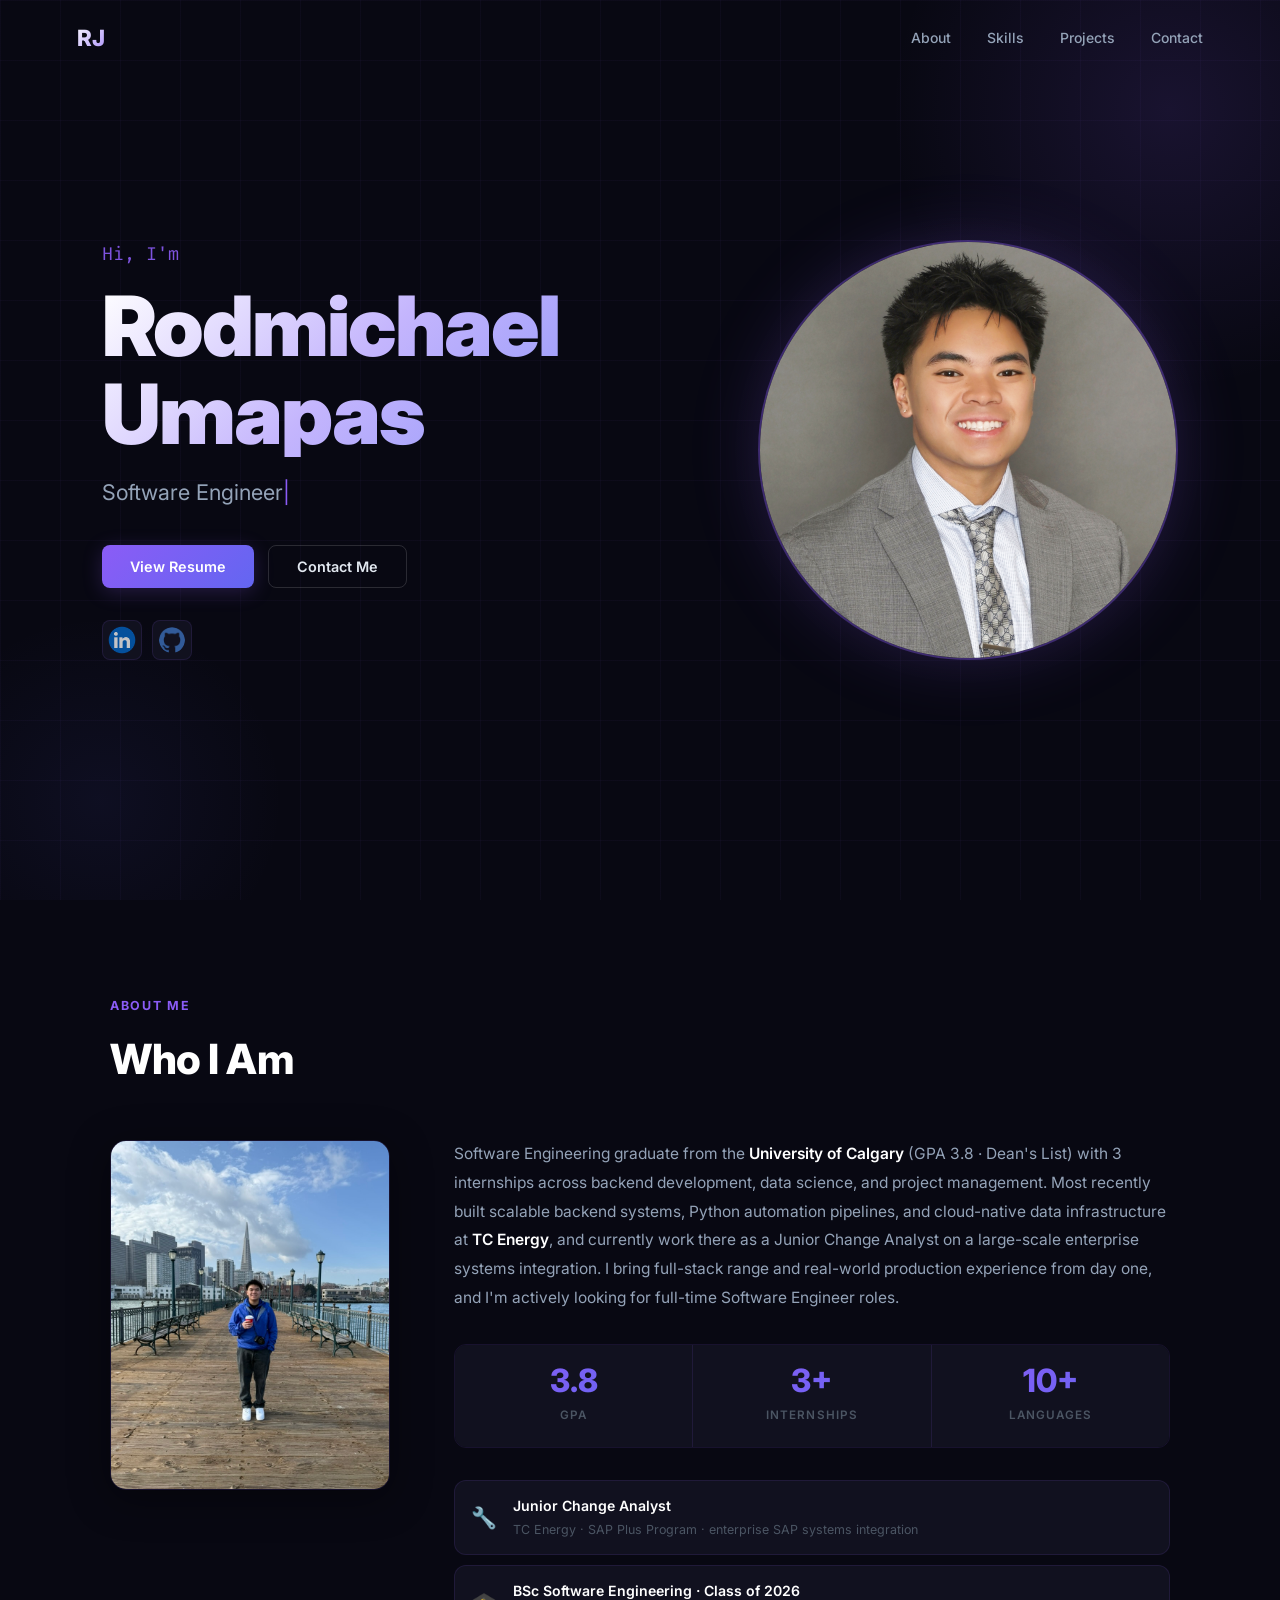
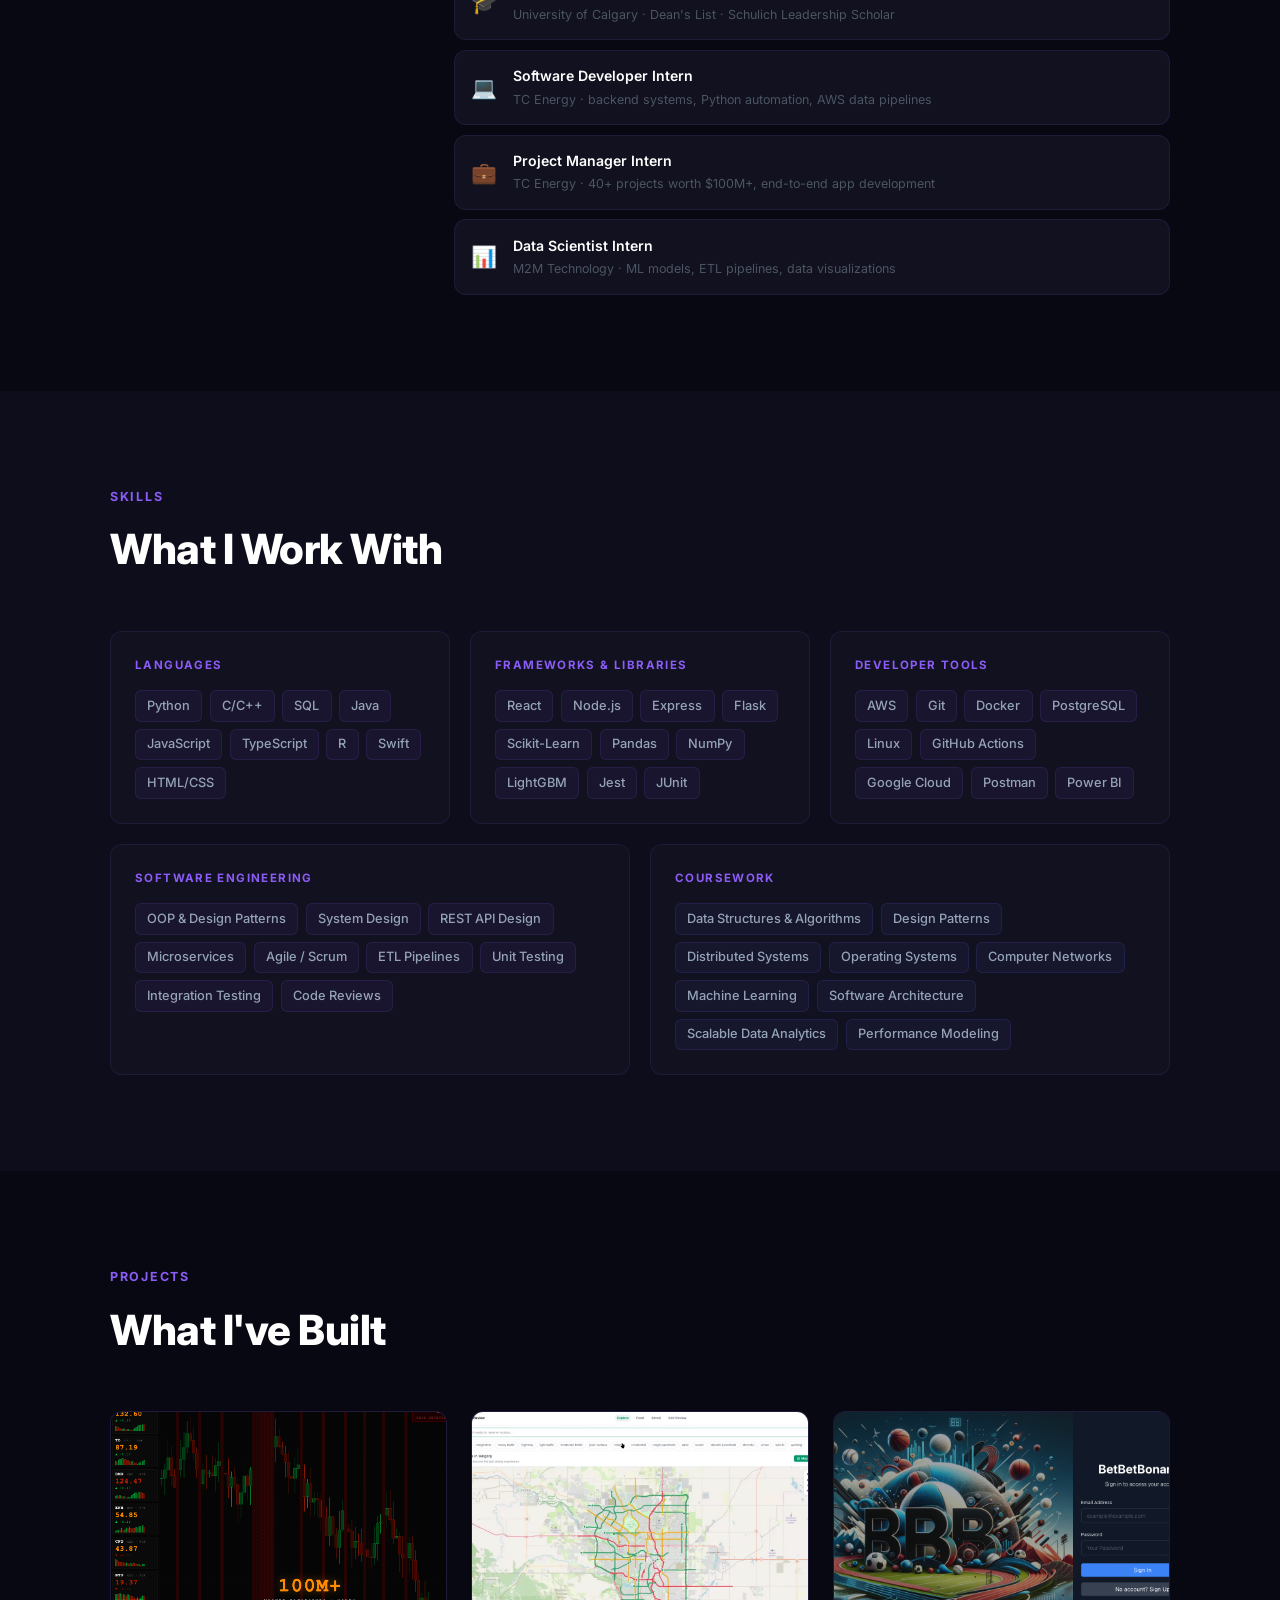
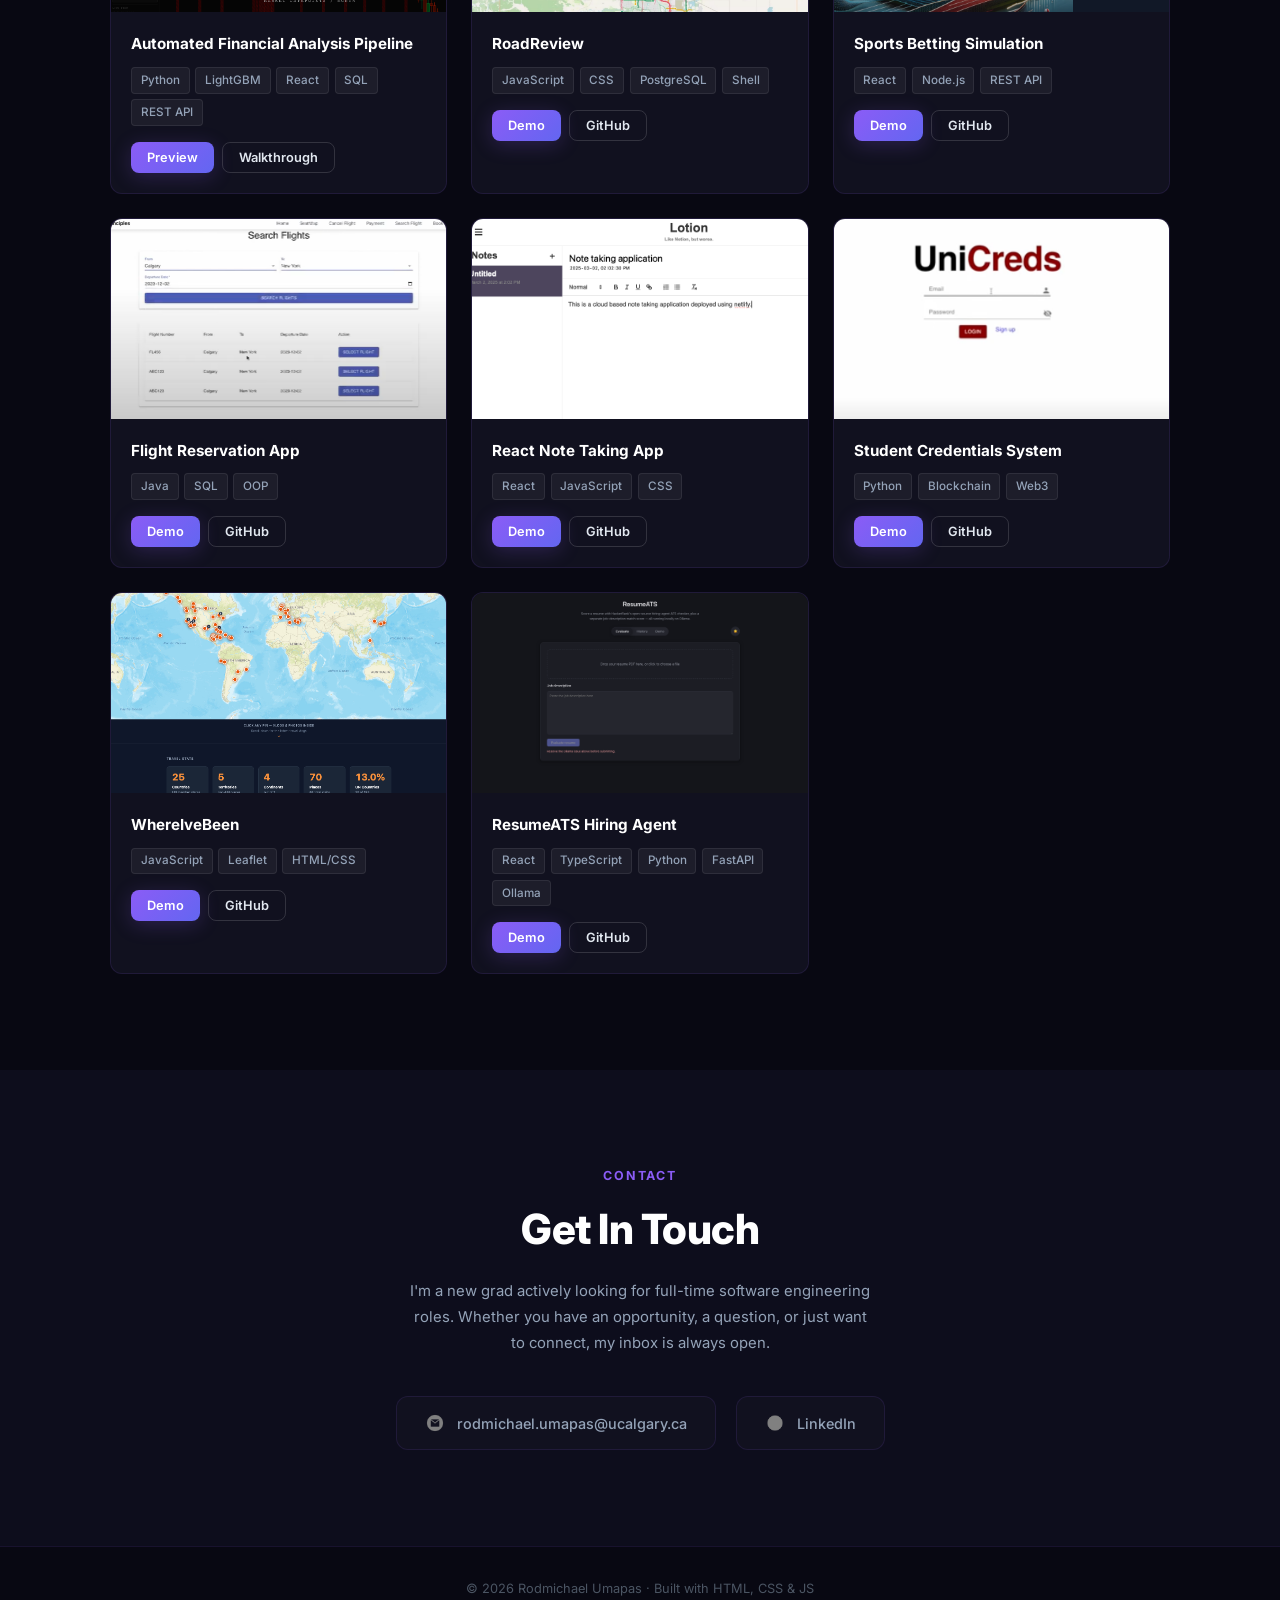
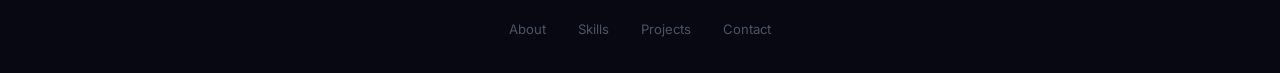
==== commit 54027528: "Link updated resume (resume6.pdf) Co-Authored-By: Claude Sonnet 5 <noreply@anthropic.com>" ====
--- a/index.html
+++ b/index.html
@@ -47,7 +47,7 @@
                     <span id="typed-text"></span><span class="cursor">|</span>
                 </p>
                 <div class="hero-actions">
-                    <button class="btn btn-primary" onclick="window.open('./assets/resume5.pdf')">View Resume</button>
+                    <button class="btn btn-primary" onclick="window.open('./assets/resume6.pdf')">View Resume</button>
                     <button class="btn btn-ghost"   onclick="location.href='#contact'">Contact Me</button>
                 </div>
                 <div class="hero-socials">
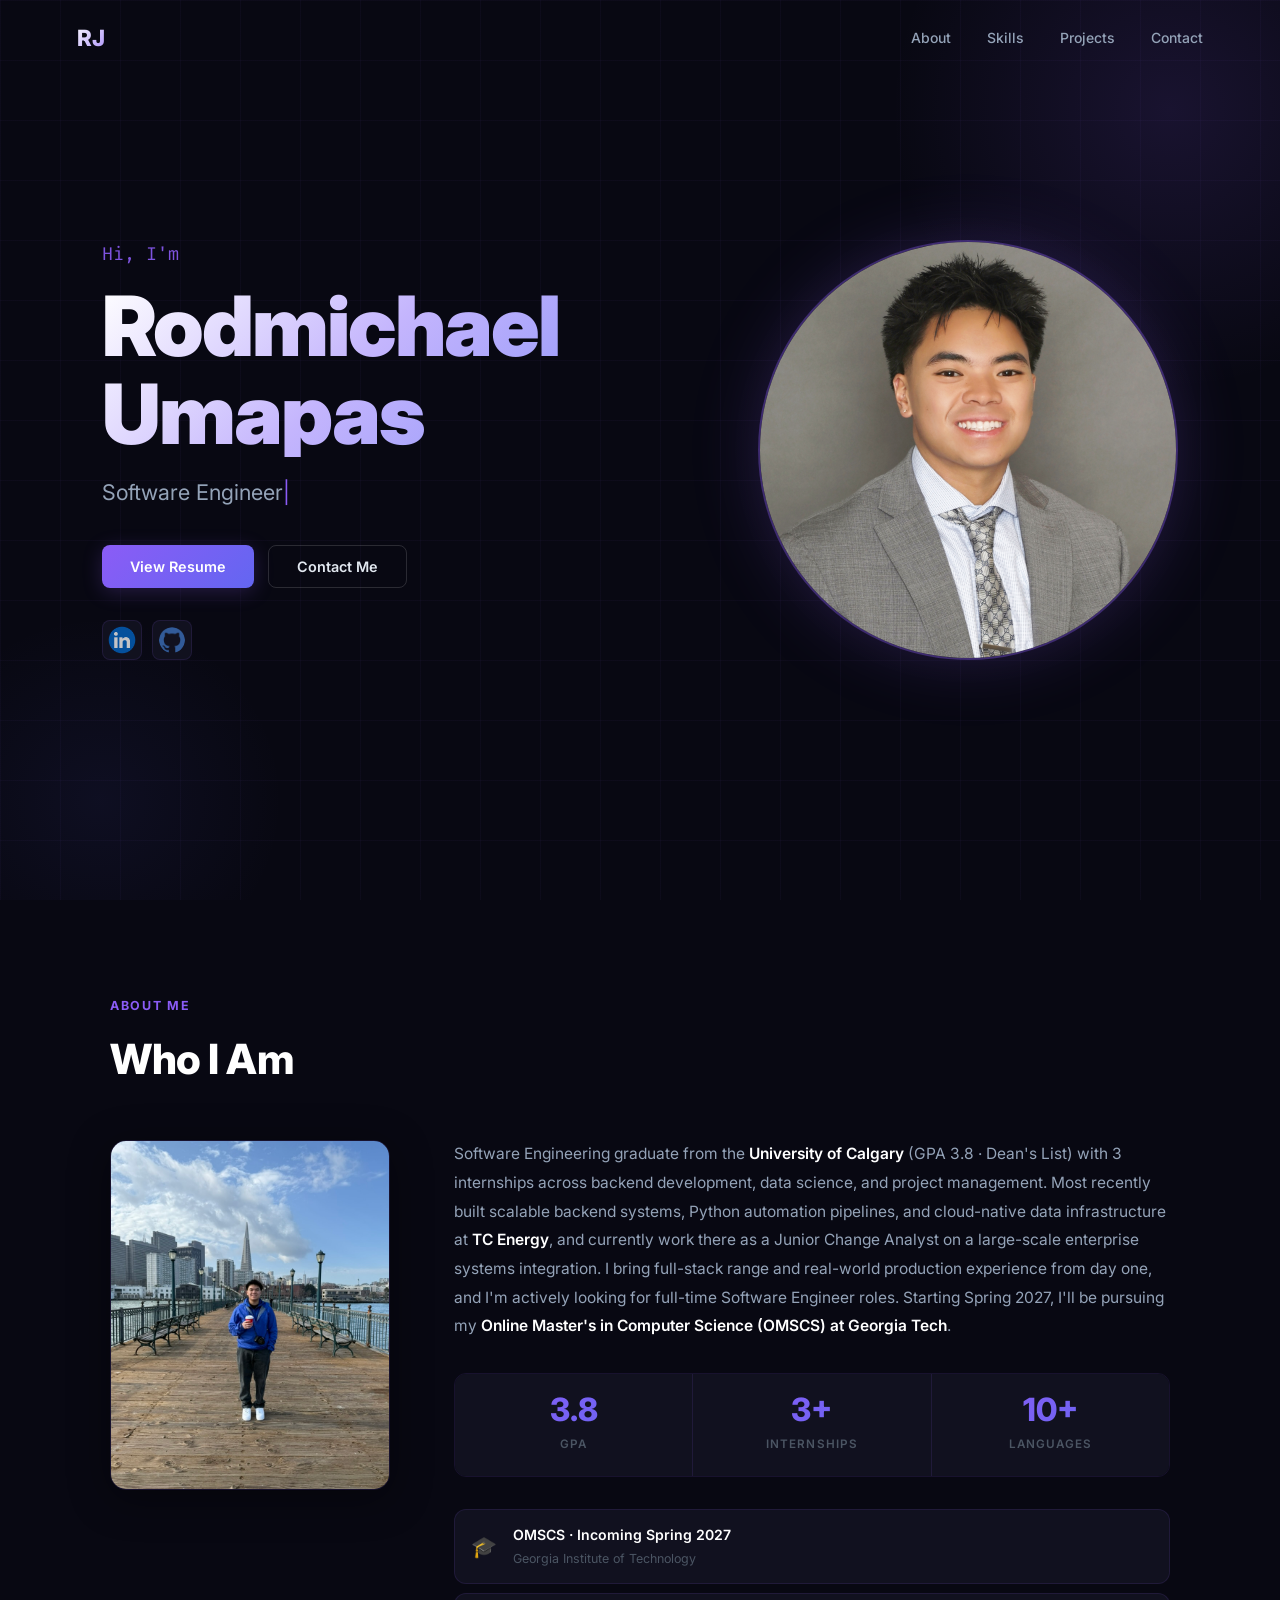
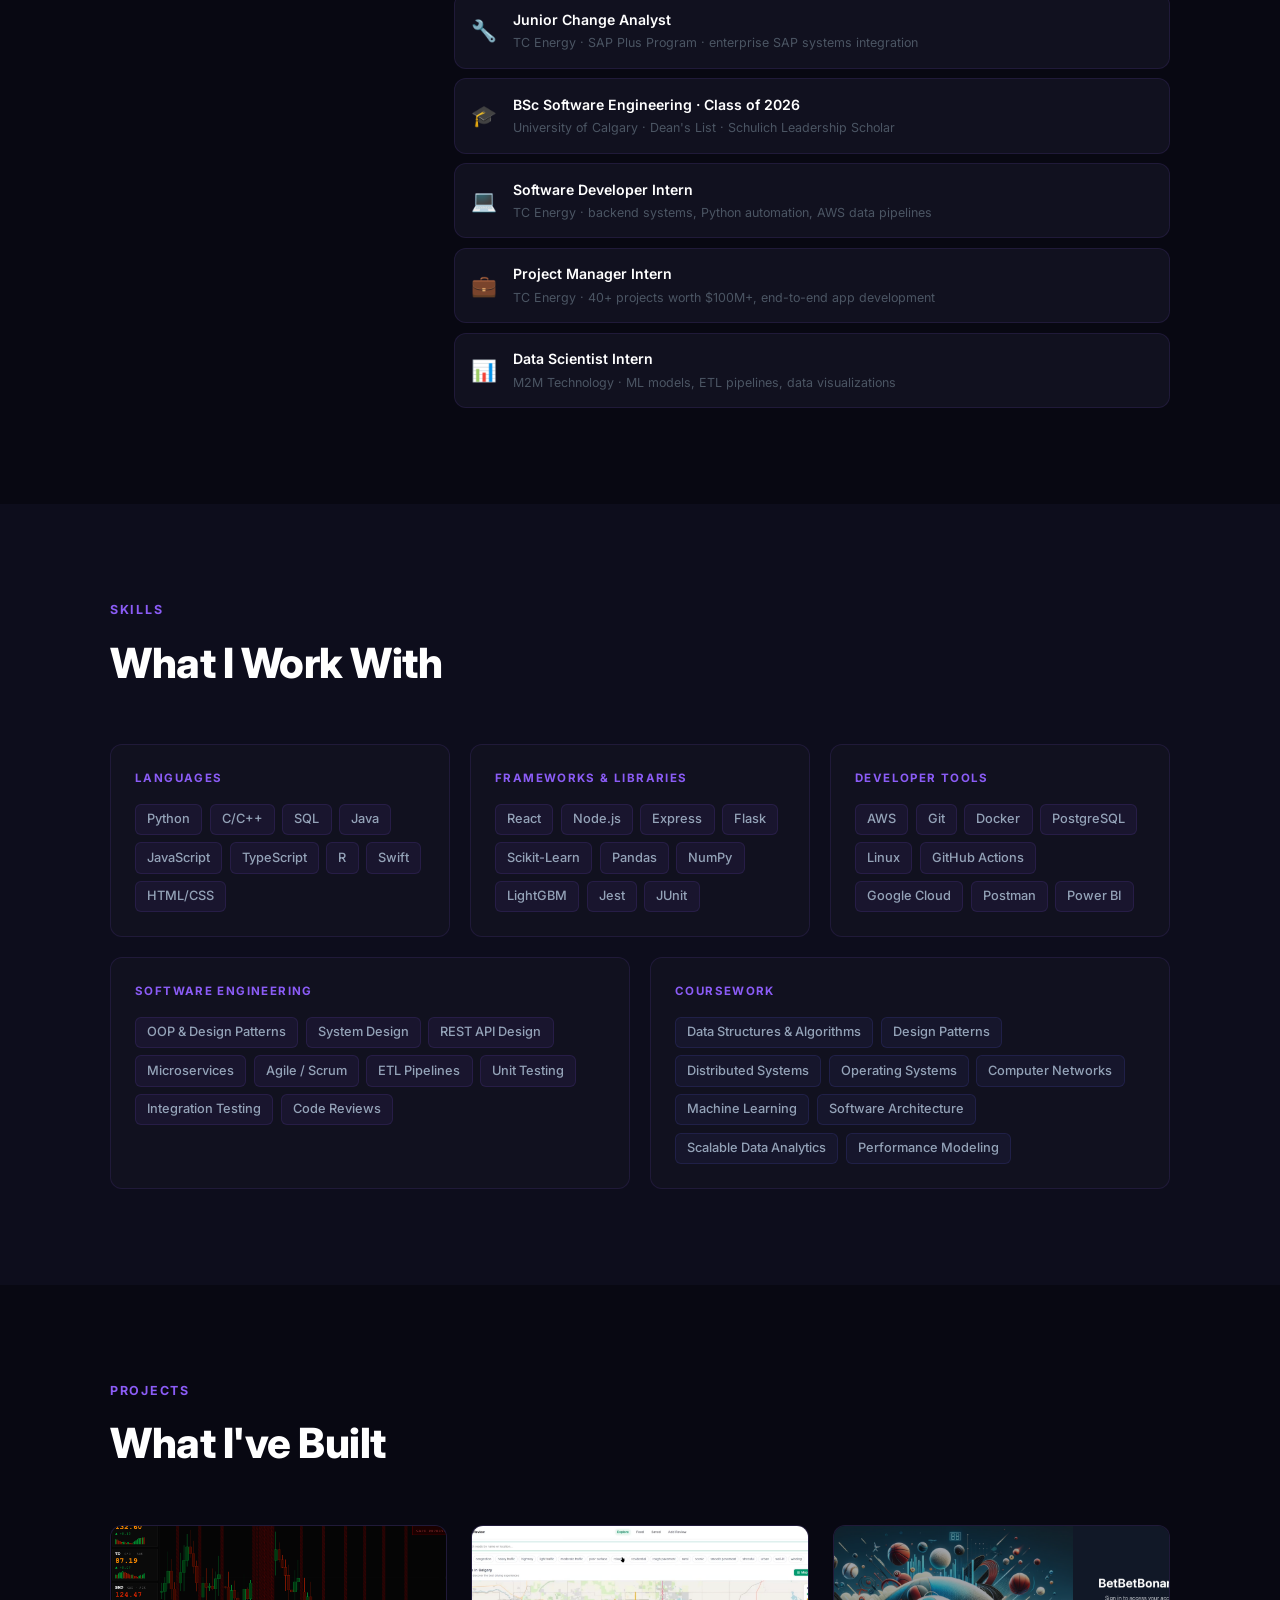
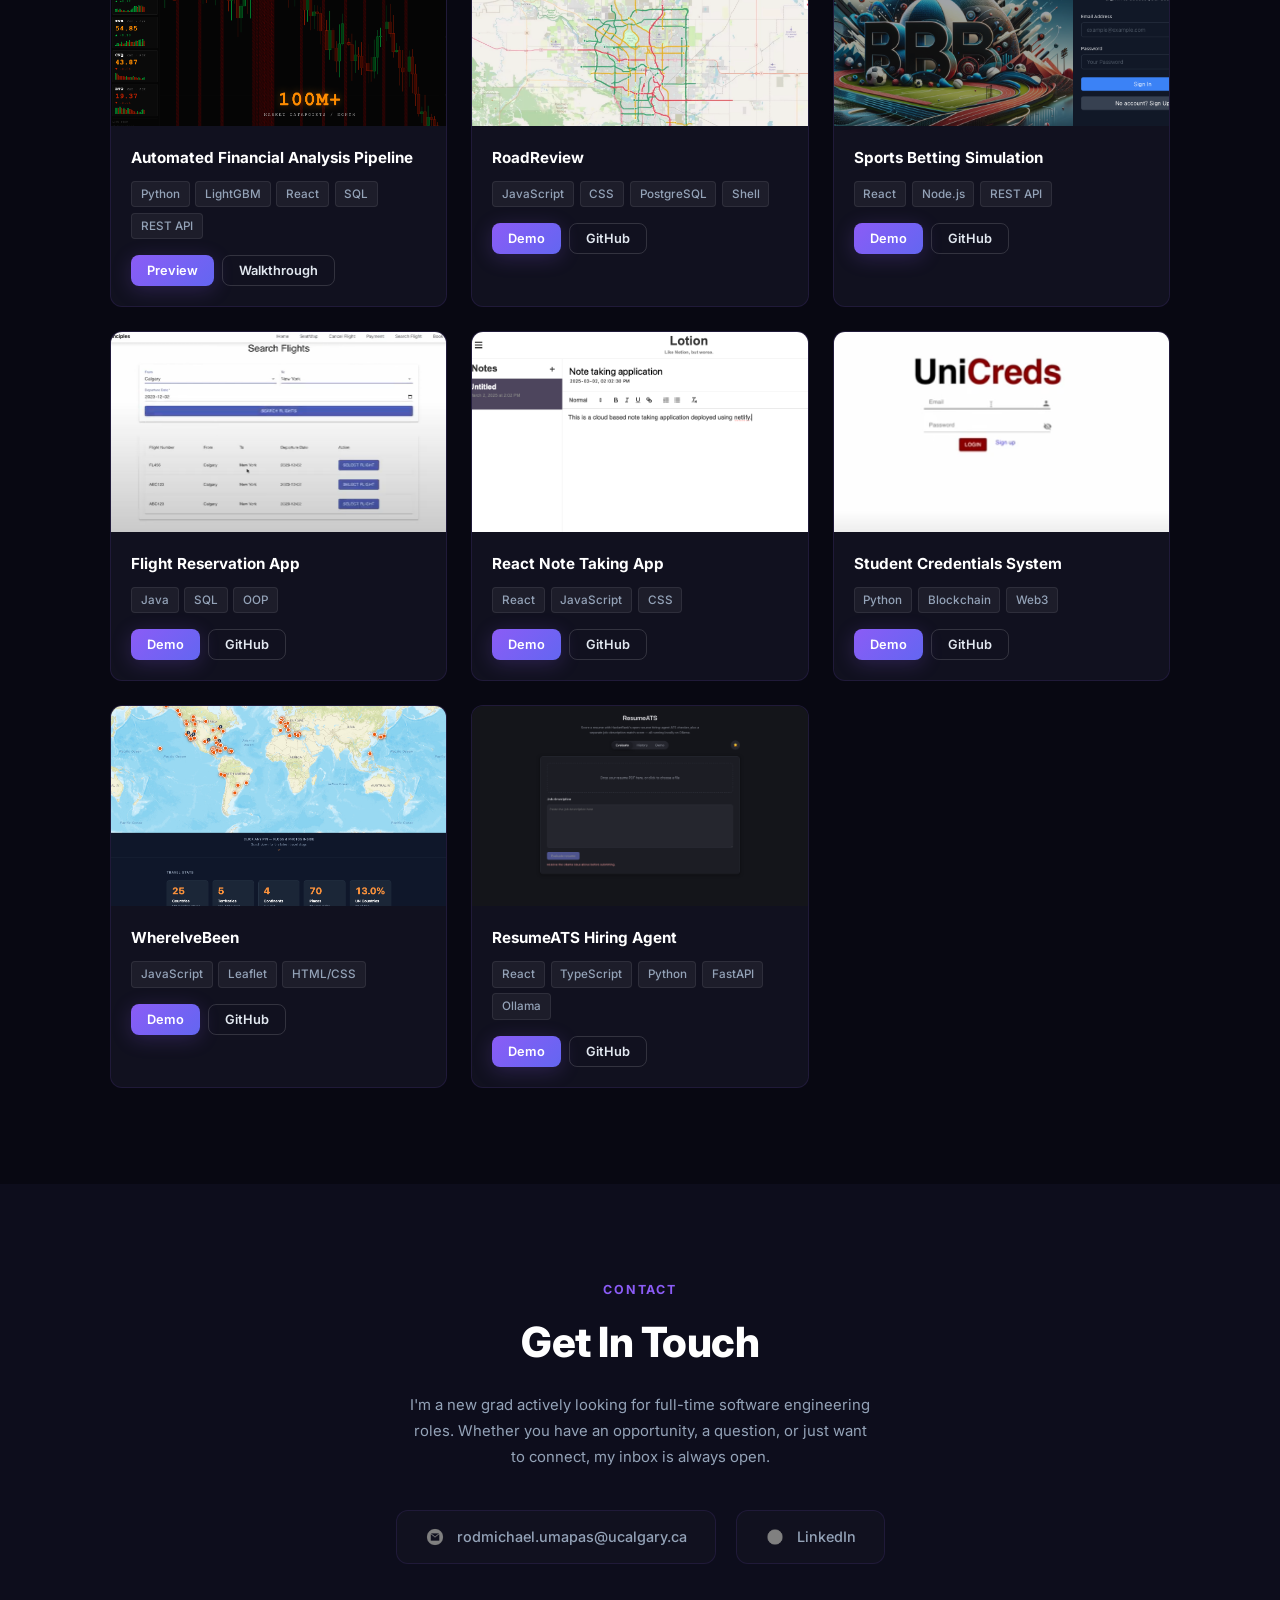
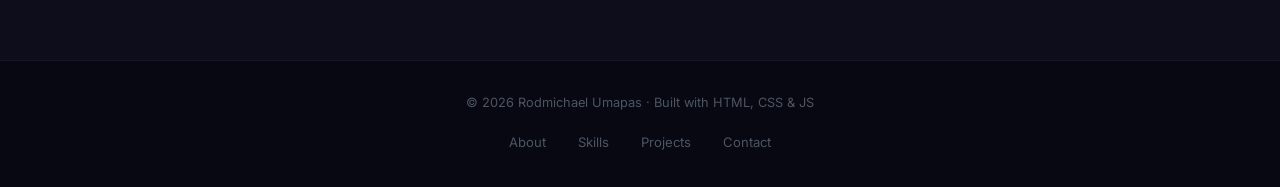
==== commit acb7d939: "add gt" ====
--- a/index.html
+++ b/index.html
@@ -83,7 +83,8 @@
                         data infrastructure at <strong>TC Energy</strong>, and currently work there as a Junior Change
                         Analyst on a large-scale enterprise systems integration. I bring full-stack range and
                         real-world production experience from day one, and I'm actively looking for full-time
-                        Software Engineer roles.
+                        Software Engineer roles. Starting Spring 2027, I'll be pursuing my
+                        <strong>Online Master's in Computer Science (OMSCS) at Georgia Tech</strong>.
                     </p>
                     <div class="stat-row" data-animate="fade-up" data-delay="2">
                         <div class="stat-item">
@@ -101,34 +102,41 @@
                     </div>
                     <div class="exp-list">
                         <div class="exp-item" data-animate="fade-up" data-delay="3">
+                            <span class="exp-icon">🎓</span>
+                            <div>
+                                <p class="exp-title">OMSCS · Incoming Spring 2027</p>
+                                <p class="exp-sub">Georgia Institute of Technology</p>
+                            </div>
+                        </div>
+                        <div class="exp-item" data-animate="fade-up" data-delay="4">
                             <span class="exp-icon">🔧</span>
                             <div>
                                 <p class="exp-title">Junior Change Analyst</p>
                                 <p class="exp-sub">TC Energy · SAP Plus Program · enterprise SAP systems integration</p>
                             </div>
                         </div>
-                        <div class="exp-item" data-animate="fade-up" data-delay="4">
+                        <div class="exp-item" data-animate="fade-up" data-delay="5">
                             <span class="exp-icon">🎓</span>
                             <div>
                                 <p class="exp-title">BSc Software Engineering · Class of 2026</p>
                                 <p class="exp-sub">University of Calgary · Dean's List · Schulich Leadership Scholar</p>
                             </div>
                         </div>
-                        <div class="exp-item" data-animate="fade-up" data-delay="5">
+                        <div class="exp-item" data-animate="fade-up" data-delay="6">
                             <span class="exp-icon">💻</span>
                             <div>
                                 <p class="exp-title">Software Developer Intern</p>
                                 <p class="exp-sub">TC Energy · backend systems, Python automation, AWS data pipelines</p>
                             </div>
                         </div>
-                        <div class="exp-item" data-animate="fade-up" data-delay="6">
+                        <div class="exp-item" data-animate="fade-up" data-delay="7">
                             <span class="exp-icon">💼</span>
                             <div>
                                 <p class="exp-title">Project Manager Intern</p>
                                 <p class="exp-sub">TC Energy · 40+ projects worth $100M+, end-to-end app development</p>
                             </div>
                         </div>
-                        <div class="exp-item" data-animate="fade-up" data-delay="7">
+                        <div class="exp-item" data-animate="fade-up" data-delay="8">
                             <span class="exp-icon">📊</span>
                             <div>
                                 <p class="exp-title">Data Scientist Intern</p>
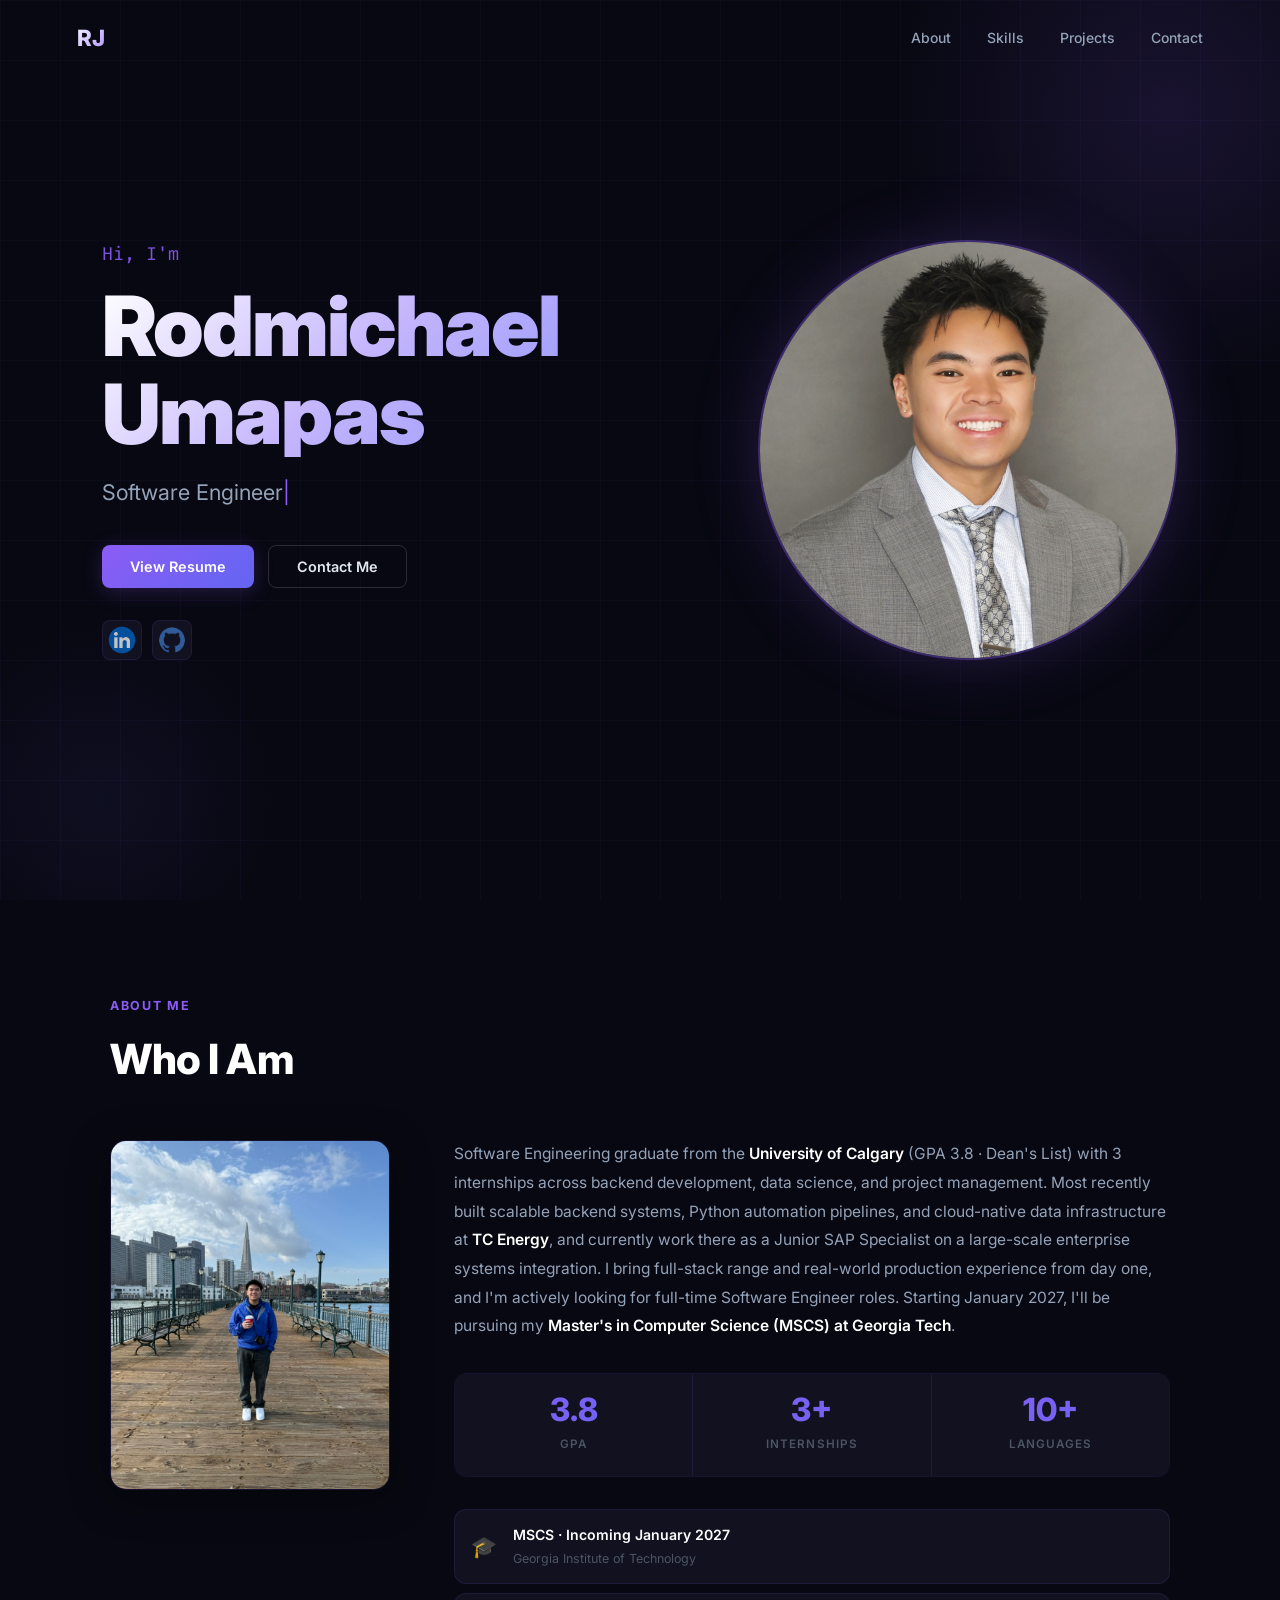
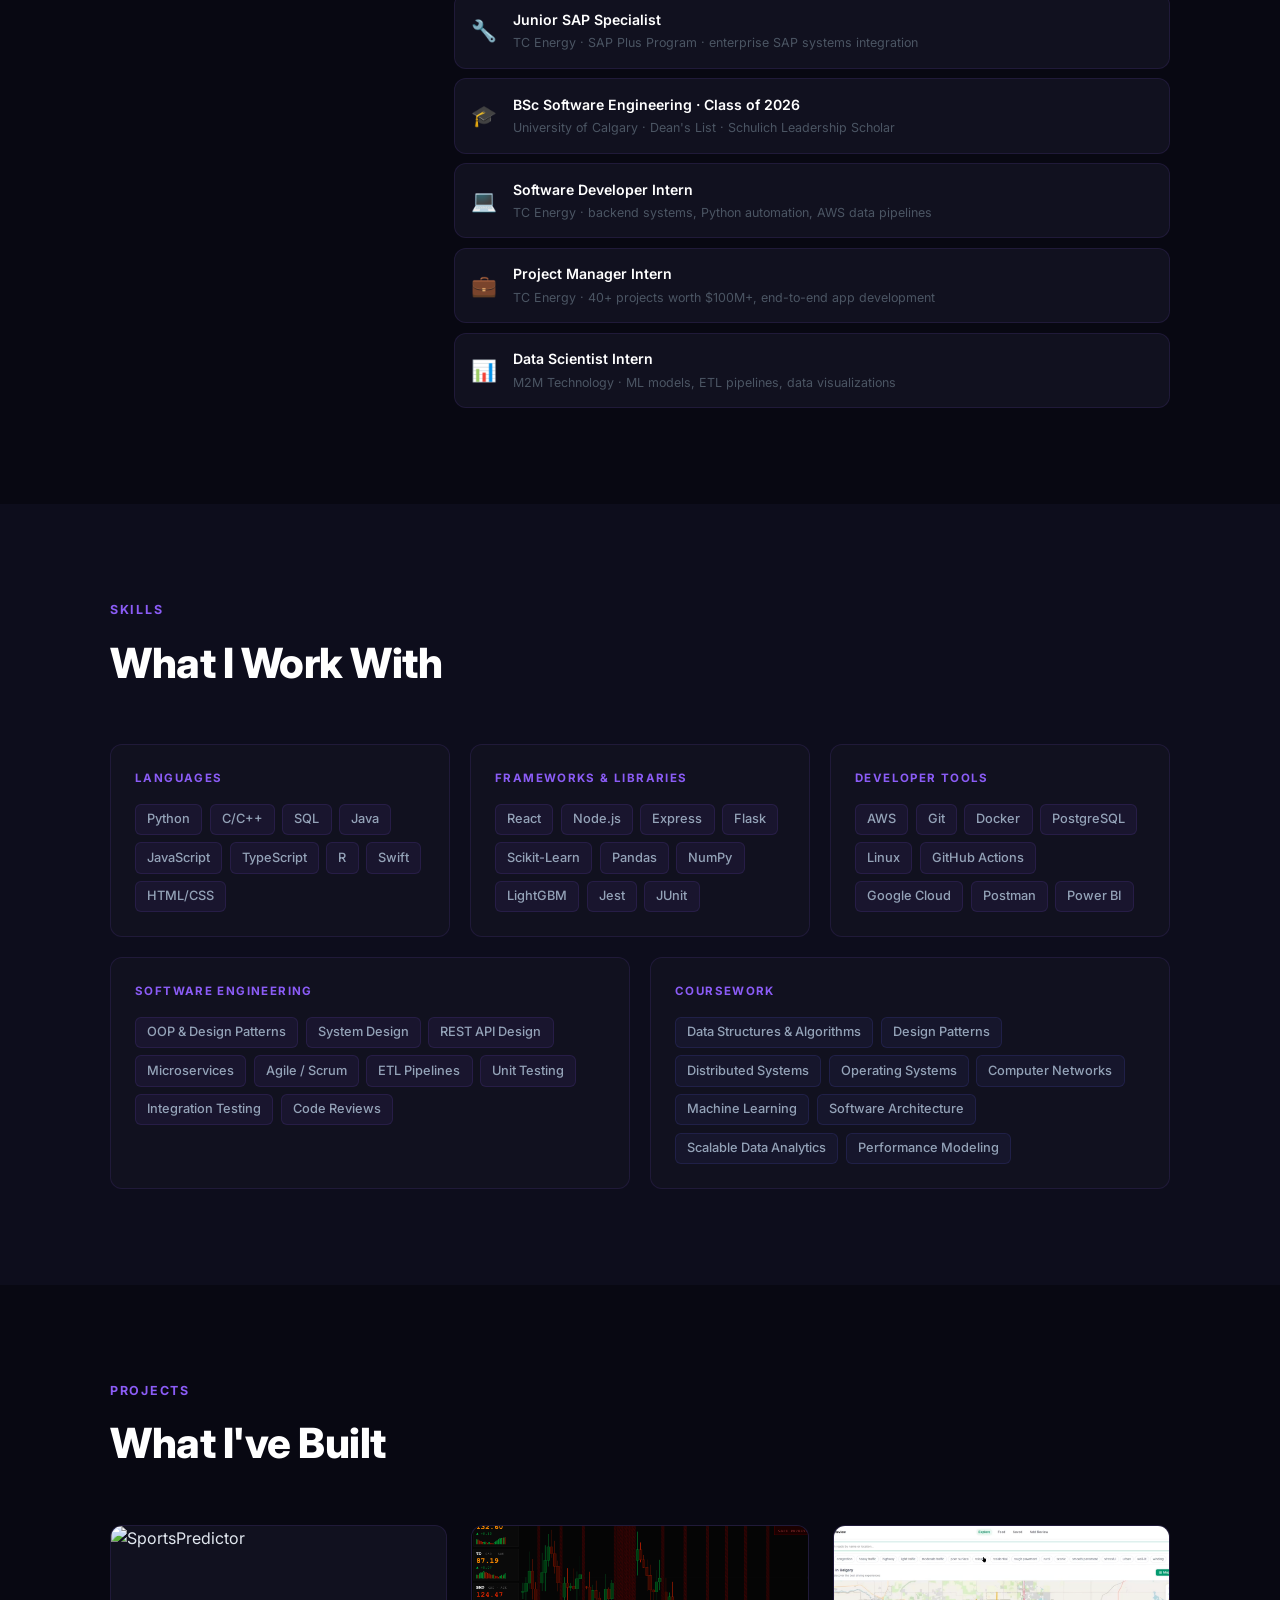
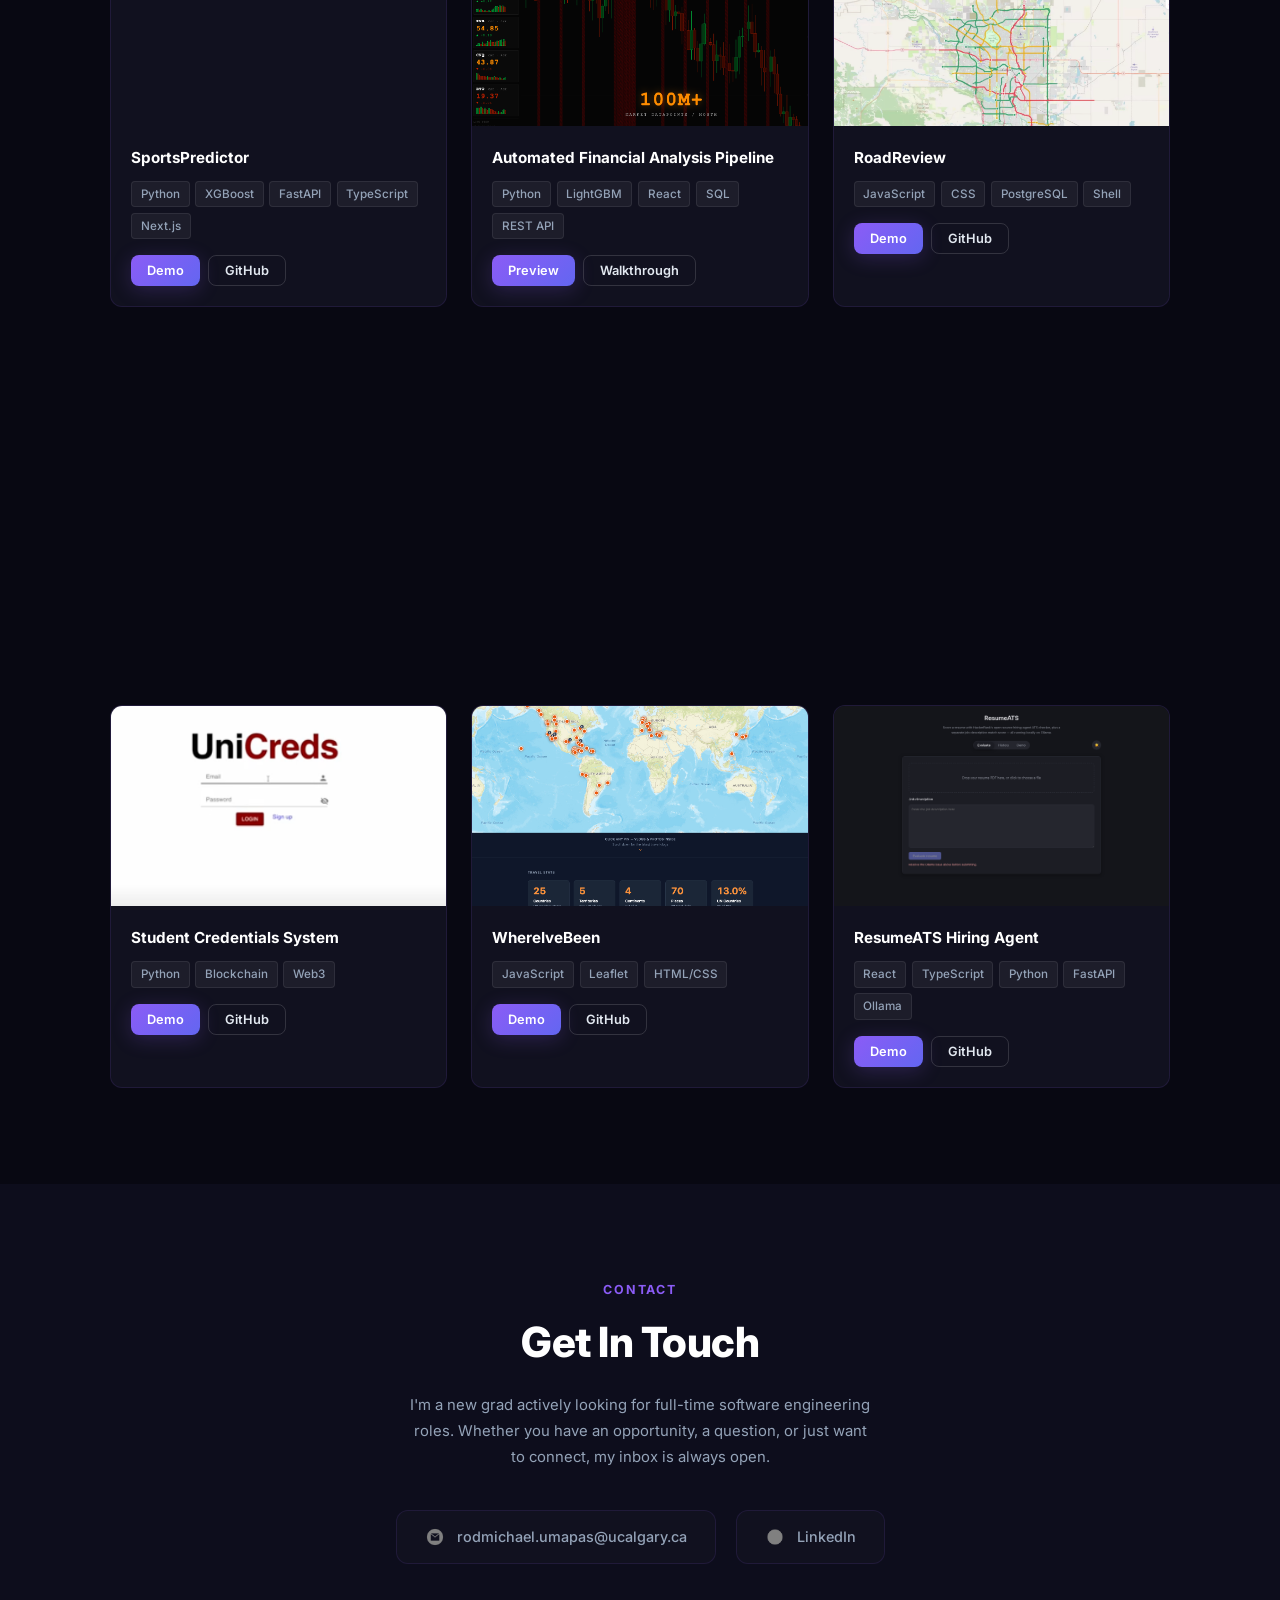
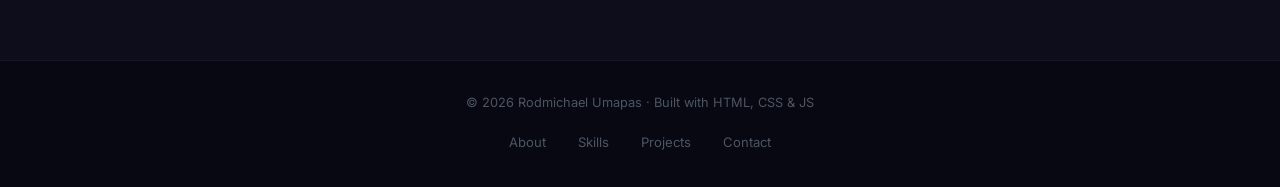
==== commit 1eb90c09: "Optimize phone layout to reduce scrolling - Project cards become a swipe carousel with counter and d" ====
--- a/index.html
+++ b/index.html
@@ -76,15 +76,21 @@
                     <img src="./assets/about.png" alt="About" class="about-photo">
                 </div>
                 <div class="about-body">
-                    <p class="about-text" data-animate="fade-up" data-delay="1">
+                    <p class="about-text about-text-short" data-animate="fade-up" data-delay="1">
+                        Software Engineering grad from the <strong>University of Calgary</strong>, now a
+                        <strong>Junior SAP Specialist at TC Energy</strong>.
+                        I build backend systems, Python automation, and cloud data pipelines.
+                        <span class="about-cta">Open to full-time Software Engineer roles.</span>
+                    </p>
+                    <p class="about-text about-text-full" data-animate="fade-up" data-delay="1">
                         Software Engineering graduate from the <strong>University of Calgary</strong> (GPA 3.8 · Dean's List)
                         with 3 internships across backend development, data science, and project management.
                         Most recently built scalable backend systems, Python automation pipelines, and cloud-native
-                        data infrastructure at <strong>TC Energy</strong>, and currently work there as a Junior Change
-                        Analyst on a large-scale enterprise systems integration. I bring full-stack range and
+                        data infrastructure at <strong>TC Energy</strong>, and currently work there as a Junior SAP
+                        Specialist on a large-scale enterprise systems integration. I bring full-stack range and
                         real-world production experience from day one, and I'm actively looking for full-time
-                        Software Engineer roles. Starting Spring 2027, I'll be pursuing my
-                        <strong>Online Master's in Computer Science (OMSCS) at Georgia Tech</strong>.
+                        Software Engineer roles. Starting January 2027, I'll be pursuing my
+                        <strong>Master's in Computer Science (MSCS) at Georgia Tech</strong>.
                     </p>
                     <div class="stat-row" data-animate="fade-up" data-delay="2">
                         <div class="stat-item">
@@ -104,14 +110,14 @@
                         <div class="exp-item" data-animate="fade-up" data-delay="3">
                             <span class="exp-icon">🎓</span>
                             <div>
-                                <p class="exp-title">OMSCS · Incoming Spring 2027</p>
+                                <p class="exp-title">MSCS · Incoming January 2027</p>
                                 <p class="exp-sub">Georgia Institute of Technology</p>
                             </div>
                         </div>
                         <div class="exp-item" data-animate="fade-up" data-delay="4">
                             <span class="exp-icon">🔧</span>
                             <div>
-                                <p class="exp-title">Junior Change Analyst</p>
+                                <p class="exp-title">Junior SAP Specialist</p>
                                 <p class="exp-sub">TC Energy · SAP Plus Program · enterprise SAP systems integration</p>
                             </div>
                         </div>
@@ -155,7 +161,7 @@
             <span class="section-label" data-animate="fade-up">Skills</span>
             <h2 class="section-title"   data-animate="fade-up" data-delay="1">What I Work With</h2>
             <div class="skills-grid">
-                <div class="skill-group" data-animate="fade-up" data-delay="1">
+                <div class="skill-group" data-short="Languages" data-animate="fade-up" data-delay="1">
                     <h3>Languages</h3>
                     <div class="tags">
                         <span class="tag">Python</span>
@@ -169,7 +175,7 @@
                         <span class="tag">HTML/CSS</span>
                     </div>
                 </div>
-                <div class="skill-group" data-animate="fade-up" data-delay="2">
+                <div class="skill-group" data-short="Frameworks" data-animate="fade-up" data-delay="2">
                     <h3>Frameworks &amp; Libraries</h3>
                     <div class="tags">
                         <span class="tag">React</span>
@@ -184,7 +190,7 @@
                         <span class="tag">JUnit</span>
                     </div>
                 </div>
-                <div class="skill-group" data-animate="fade-up" data-delay="3">
+                <div class="skill-group" data-short="Tools" data-animate="fade-up" data-delay="3">
                     <h3>Developer Tools</h3>
                     <div class="tags">
                         <span class="tag">AWS</span>
@@ -198,7 +204,7 @@
                         <span class="tag">Power BI</span>
                     </div>
                 </div>
-                <div class="skill-group" data-animate="fade-up" data-delay="4">
+                <div class="skill-group" data-short="Practices" data-animate="fade-up" data-delay="4">
                     <h3>Software Engineering</h3>
                     <div class="tags">
                         <span class="tag">OOP &amp; Design Patterns</span>
@@ -212,7 +218,7 @@
                         <span class="tag">Code Reviews</span>
                     </div>
                 </div>
-                <div class="skill-group" data-animate="fade-up" data-delay="5">
+                <div class="skill-group" data-short="Courses" data-animate="fade-up" data-delay="5">
                     <h3>Coursework</h3>
                     <div class="tags">
                         <span class="tag tag-2">Data Structures &amp; Algorithms</span>
@@ -235,9 +241,36 @@
         <div class="section-inner">
             <span class="section-label" data-animate="fade-up">Projects</span>
             <h2 class="section-title"   data-animate="fade-up" data-delay="1">What I've Built</h2>
+            <div class="swipe-hint" aria-hidden="true">
+                <span><span class="swipe-count">1 / 9</span> · swipe for more →</span>
+                <span class="swipe-dots"></span>
+            </div>
             <div class="projects-grid">
 
                 <div class="project-card" data-animate="fade-up" data-delay="1">
+                    <div class="project-img-wrap">
+                        <img src="./assets/sportspredictor.png" alt="SportsPredictor" class="project-img">
+                        <div class="project-overlay">
+                            <p>ML-driven win probability and point margin predictions for college football, the NFL, and the NBA. Elo ratings plus logistic regression and XGBoost models built only from pre-game data, served through a FastAPI backend and explained in plain English.</p>
+                        </div>
+                    </div>
+                    <div class="project-body">
+                        <h3>SportsPredictor</h3>
+                        <div class="project-tags">
+                            <span class="ptag">Python</span>
+                            <span class="ptag">XGBoost</span>
+                            <span class="ptag">FastAPI</span>
+                            <span class="ptag">TypeScript</span>
+                            <span class="ptag">Next.js</span>
+                        </div>
+                        <div class="project-links">
+                            <button class="btn btn-xs btn-primary" onclick="location.href='https://rodmichaelu.github.io/SportsPredictor/'">Demo</button>
+                            <button class="btn btn-xs btn-ghost"   onclick="location.href='https://github.com/RodmichaelU/SportsPredictor'">GitHub</button>
+                        </div>
+                    </div>
+                </div>
+
+                <div class="project-card" data-animate="fade-up" data-delay="2">
                     <div class="project-img-wrap">
                         <img src="./assets/capstone.png" alt="Financial Analysis Pipeline" class="project-img">
                         <div class="project-overlay">
@@ -261,7 +294,7 @@
                 </div>
 
                 <!-- Replace ./assets/roadreview.png with your screenshot when ready -->
-                <div class="project-card" data-animate="fade-up" data-delay="2">
+                <div class="project-card" data-animate="fade-up" data-delay="3">
                     <div class="project-img-wrap">
                         <img src="./assets/roadreview.png" alt="RoadReview" class="project-img">
                         <div class="project-overlay">
@@ -283,7 +316,7 @@
                     </div>
                 </div>
 
-                <div class="project-card" data-animate="fade-up" data-delay="3">
+                <div class="project-card" data-animate="fade-up" data-delay="4">
                     <div class="project-img-wrap">
                         <img src="./assets/BBB.png" alt="Sports Betting Simulation" class="project-img">
                         <div class="project-overlay">
@@ -304,7 +337,7 @@
                     </div>
                 </div>
 
-                <div class="project-card" data-animate="fade-up" data-delay="4">
+                <div class="project-card" data-animate="fade-up" data-delay="5">
                     <div class="project-img-wrap">
                         <img src="./assets/flight.png" alt="Flight Reservation App" class="project-img">
                         <div class="project-overlay">
@@ -325,7 +358,7 @@
                     </div>
                 </div>
 
-                <div class="project-card" data-animate="fade-up" data-delay="5">
+                <div class="project-card" data-animate="fade-up" data-delay="6">
                     <div class="project-img-wrap">
                         <img src="./assets/notes.png" alt="Notes App" class="project-img">
                         <div class="project-overlay">
@@ -346,7 +379,7 @@
                     </div>
                 </div>
 
-                <div class="project-card" data-animate="fade-up" data-delay="6">
+                <div class="project-card" data-animate="fade-up" data-delay="7">
                     <div class="project-img-wrap">
                         <img src="./assets/credentials.png" alt="Student Credentials" class="project-img">
                         <div class="project-overlay">
@@ -367,7 +400,7 @@
                     </div>
                 </div>
 
-                <div class="project-card" data-animate="fade-up" data-delay="7">
+                <div class="project-card" data-animate="fade-up" data-delay="8">
                     <div class="project-img-wrap">
                         <img src="./assets/whereivebeen.png" alt="WhereIveBeen" class="project-img">
                         <div class="project-overlay">
@@ -388,7 +421,7 @@
                     </div>
                 </div>
 
-                <div class="project-card" data-animate="fade-up" data-delay="8">
+                <div class="project-card" data-animate="fade-up" data-delay="9">
                     <div class="project-img-wrap">
                         <img src="./assets/resumeats.png" alt="ResumeATS Hiring Agent" class="project-img">
                         <div class="project-overlay">
--- a/style.css
+++ b/style.css
@@ -401,7 +401,7 @@
 /* ========================
    Scroll Animations
    Add data-animate="fade-up|fade-left|fade-right|scale|fade" to any element.
-   Add data-delay="1"–"8" (multiples of 0.1s) to stagger siblings.
+   Add data-delay="1"–"9" (multiples of 0.1s) to stagger siblings.
    ======================== */
 [data-animate] {
     opacity: 0;
@@ -428,6 +428,7 @@
 [data-delay="6"] { transition-delay: 0.6s; }
 [data-delay="7"] { transition-delay: 0.7s; }
 [data-delay="8"] { transition-delay: 0.8s; }
+[data-delay="9"] { transition-delay: 0.9s; }
 
 @media (prefers-reduced-motion: reduce) {
     [data-animate] { transition: none; opacity: 1; transform: none; }
@@ -825,6 +826,201 @@
     .stat-item:last-child { border-bottom: none; }
 }
 
+/* ========================
+   Phone layout: compact, minimal scrolling
+   ======================== */
+.swipe-hint, .skill-tabs, .about-text-short { display: none; }
+
+@media screen and (max-width: 600px) {
+    /* Shared rhythm */
+    section:not(#hero) { padding: 2.75rem 1rem; }
+    .section-label     { font-size: 0.7rem; margin-bottom: 0.3rem; }
+    .section-title     { font-size: 1.5rem; margin-bottom: 1.25rem; }
+    #hamburger-nav     { padding: 0.8rem 1rem; }
+
+    /* Hero: fits in one screen, no forced full height */
+    #hero {
+        min-height: auto;
+        padding: 84px 1rem 2.5rem;
+    }
+    .hero-inner        { flex-direction: column-reverse; gap: 1.25rem; }
+    .hero-img          { width: 132px; height: 132px; }
+    .hero-img-ring     { inset: -14px; }
+    .hero-greeting     { font-size: 0.95rem; margin-bottom: 0.3rem; }
+    .hero-name         { font-size: 2.3rem; margin-bottom: 0.6rem; }
+    .hero-subtitle     { font-size: 1rem; margin-bottom: 1.25rem; min-height: 1.6rem; }
+    .hero-actions      { margin-bottom: 1.1rem; gap: 0.6rem; }
+    .hero-actions .btn { padding: 0.7rem 1.25rem; flex: 1; max-width: 170px; }
+
+    /* About: hero already shows a photo, so skip the second one */
+    .about-photo-wrap  { display: none; }
+    .about-grid        { gap: 0; }
+    .about-body        { min-width: 0; }
+    .about-text-full   { display: none; }
+    .about-text-short  {
+        display: block;
+        font-size: 1rem;
+        line-height: 1.65;
+        margin-bottom: 1.25rem;
+        text-align: left;
+    }
+    .about-cta {
+        display: block;
+        margin-top: 0.6rem;
+        padding-left: 0.75rem;
+        border-left: 2px solid var(--accent);
+        color: #fff;
+        font-weight: 600;
+        font-size: 0.92rem;
+    }
+
+    .stat-row          { flex-direction: row; margin-bottom: 1.25rem; }
+    .stat-item         { padding: 0.75rem 0.5rem; border-right: 1px solid var(--border); border-bottom: none; }
+    .stat-item:last-child { border-right: none; }
+    .stat-value        { font-size: 1.5rem; }
+    .stat-name         { font-size: 0.65rem; }
+
+    /* Experience: 2-column tile grid */
+    .exp-list {
+        display: grid;
+        grid-template-columns: 1fr 1fr;
+        gap: 0.5rem;
+    }
+    .exp-item {
+        position: relative;
+        align-items: flex-start;
+        padding: 0.6rem 0.7rem;
+    }
+    .exp-item:hover    { transform: none; }
+    .exp-icon {
+        position: absolute;
+        top: 0.5rem; right: 0.5rem;
+        font-size: 0.8rem;
+        line-height: 1;
+        opacity: 0.7;
+    }
+    .exp-item > div    { padding-right: 0.9rem; }
+    .exp-title         { font-size: 0.78rem; line-height: 1.3; margin-bottom: 0.15rem; }
+    .exp-sub {
+        font-size: 0.68rem;
+        line-height: 1.35;
+        display: -webkit-box;
+        -webkit-line-clamp: 2;
+        line-clamp: 2;
+        -webkit-box-orient: vertical;
+        overflow: hidden;
+    }
+
+    /* Skills: tabs, one category at a time */
+    .skill-tabs {
+        display: flex;
+        gap: 0.35rem;
+        margin-bottom: 0.75rem;
+        overflow-x: auto;
+        scrollbar-width: none;
+    }
+    .skill-tabs::-webkit-scrollbar { display: none; }
+    .skill-tabs button {
+        flex: 1 1 auto;
+        font-family: inherit;
+        font-size: 0.7rem;
+        font-weight: 600;
+        padding: 0.45rem 0.45rem;
+        border-radius: 999px;
+        border: 1px solid var(--border);
+        background: var(--card);
+        color: var(--text-dim);
+        cursor: pointer;
+        transition: var(--ease);
+    }
+    .skill-tabs button[aria-selected="true"] {
+        background: linear-gradient(135deg, var(--accent), var(--accent2));
+        border-color: transparent;
+        color: #fff;
+    }
+    .skills-grid       { display: block; }
+    .skill-group       { display: none; padding: 0.9rem 1rem; }
+    .skill-group.active { display: block; }
+    .skill-group h3    { display: none; }
+    .tags              { gap: 0.4rem; }
+    .tag               { font-size: 0.78rem; padding: 0.25rem 0.6rem; }
+
+    /* Projects: horizontal swipe carousel with a peek of the next card */
+    .projects-grid {
+        display: flex;
+        grid-template-columns: none;
+        max-width: none;
+        gap: 0.85rem;
+        margin: 0 -1rem;
+        padding: 0.25rem 1rem 0.75rem;
+        overflow-x: auto;
+        scroll-snap-type: x mandatory;
+        scroll-padding: 0 1rem;
+        -webkit-overflow-scrolling: touch;
+        scrollbar-width: none;
+    }
+    .projects-grid::-webkit-scrollbar { display: none; }
+
+    .project-card {
+        flex: 0 0 84%;
+        scroll-snap-align: start;
+        display: flex;
+        flex-direction: column;
+    }
+    .project-card:hover { transform: none; }
+    .project-card:hover .project-img { transform: none; }
+
+    /* No hover on touch, so show the description under the image */
+    .project-overlay {
+        position: static;
+        opacity: 1;
+        background: none;
+        padding: 0.85rem 1rem 0;
+        order: 2;
+    }
+    .project-overlay p {
+        color: var(--text-dim);
+        font-size: 0.8rem;
+        display: -webkit-box;
+        -webkit-line-clamp: 4;
+        line-clamp: 4;
+        -webkit-box-orient: vertical;
+        overflow: hidden;
+    }
+    .project-img-wrap  { overflow: visible; height: auto; }
+    .project-img       { height: 150px; }
+    .project-body      { padding: 0.7rem 1rem 1rem; margin-top: auto; }
+    .project-body h3   { font-size: 0.95rem; margin-bottom: 0.5rem; }
+    .project-tags      { margin-bottom: 0.75rem; }
+    .project-links .btn { flex: 1; padding: 0.55rem 0.5rem; }
+
+    .swipe-hint {
+        display: flex;
+        align-items: center;
+        justify-content: space-between;
+        margin: -0.5rem 0 0.75rem;
+        font-size: 0.75rem;
+        color: var(--text-mute);
+    }
+    .swipe-count { color: var(--text-dim); font-weight: 600; }
+    .swipe-dots  { display: flex; gap: 5px; }
+    .swipe-dots span {
+        width: 6px; height: 6px;
+        border-radius: 50%;
+        background: rgba(255,255,255,0.15);
+        transition: background 0.2s, width 0.2s;
+    }
+    .swipe-dots span.active { background: var(--accent); width: 16px; border-radius: 3px; }
+
+    /* Contact + footer */
+    .contact-copy      { font-size: 0.88rem; margin-bottom: 1.25rem; }
+    .contact-links     { gap: 0.6rem; }
+    .contact-link      { width: 100%; max-width: 340px; justify-content: center; padding: 0.75rem 1rem; }
+    footer             { padding: 1.25rem 1rem; }
+    .footer-copy       { margin-bottom: 0.6rem; }
+    .footer-links      { gap: 1.25rem; }
+}
+
 /* ── Click burst effect ── */
 .fx-ring {
     position: fixed;
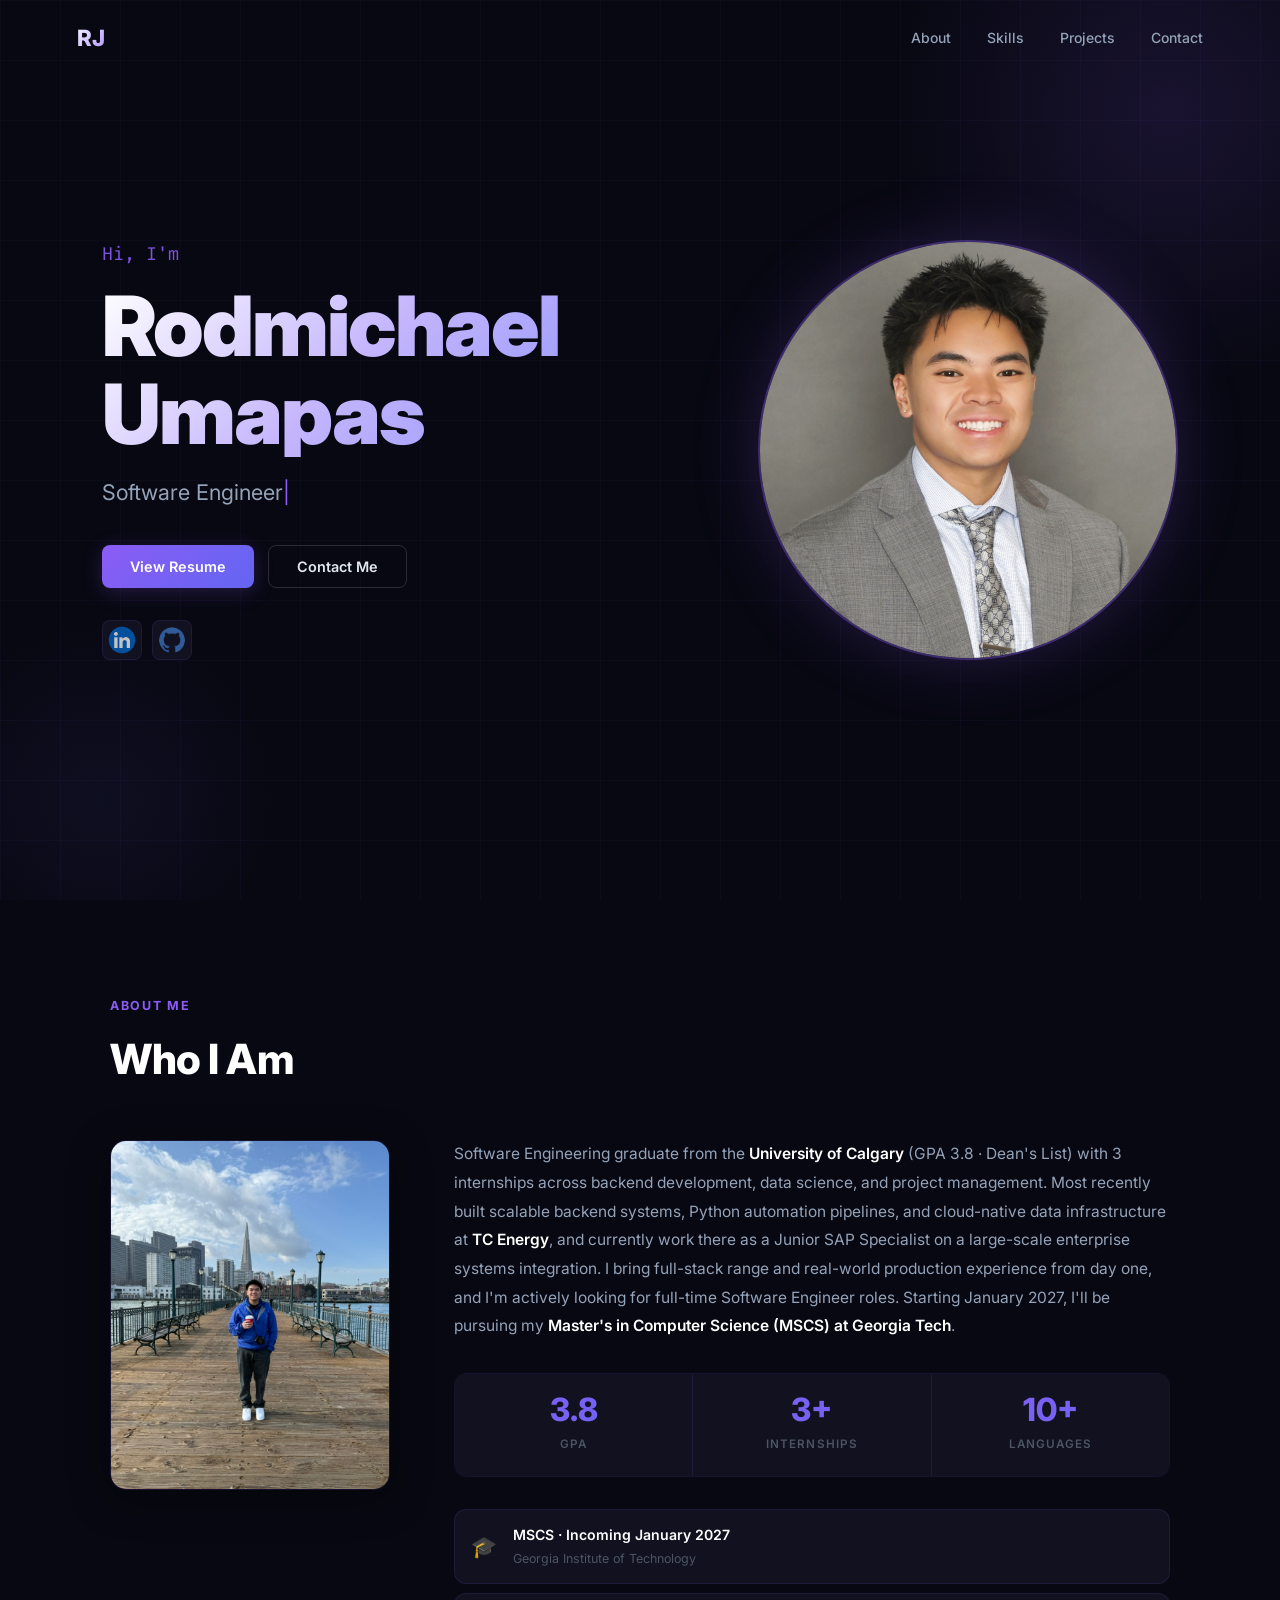
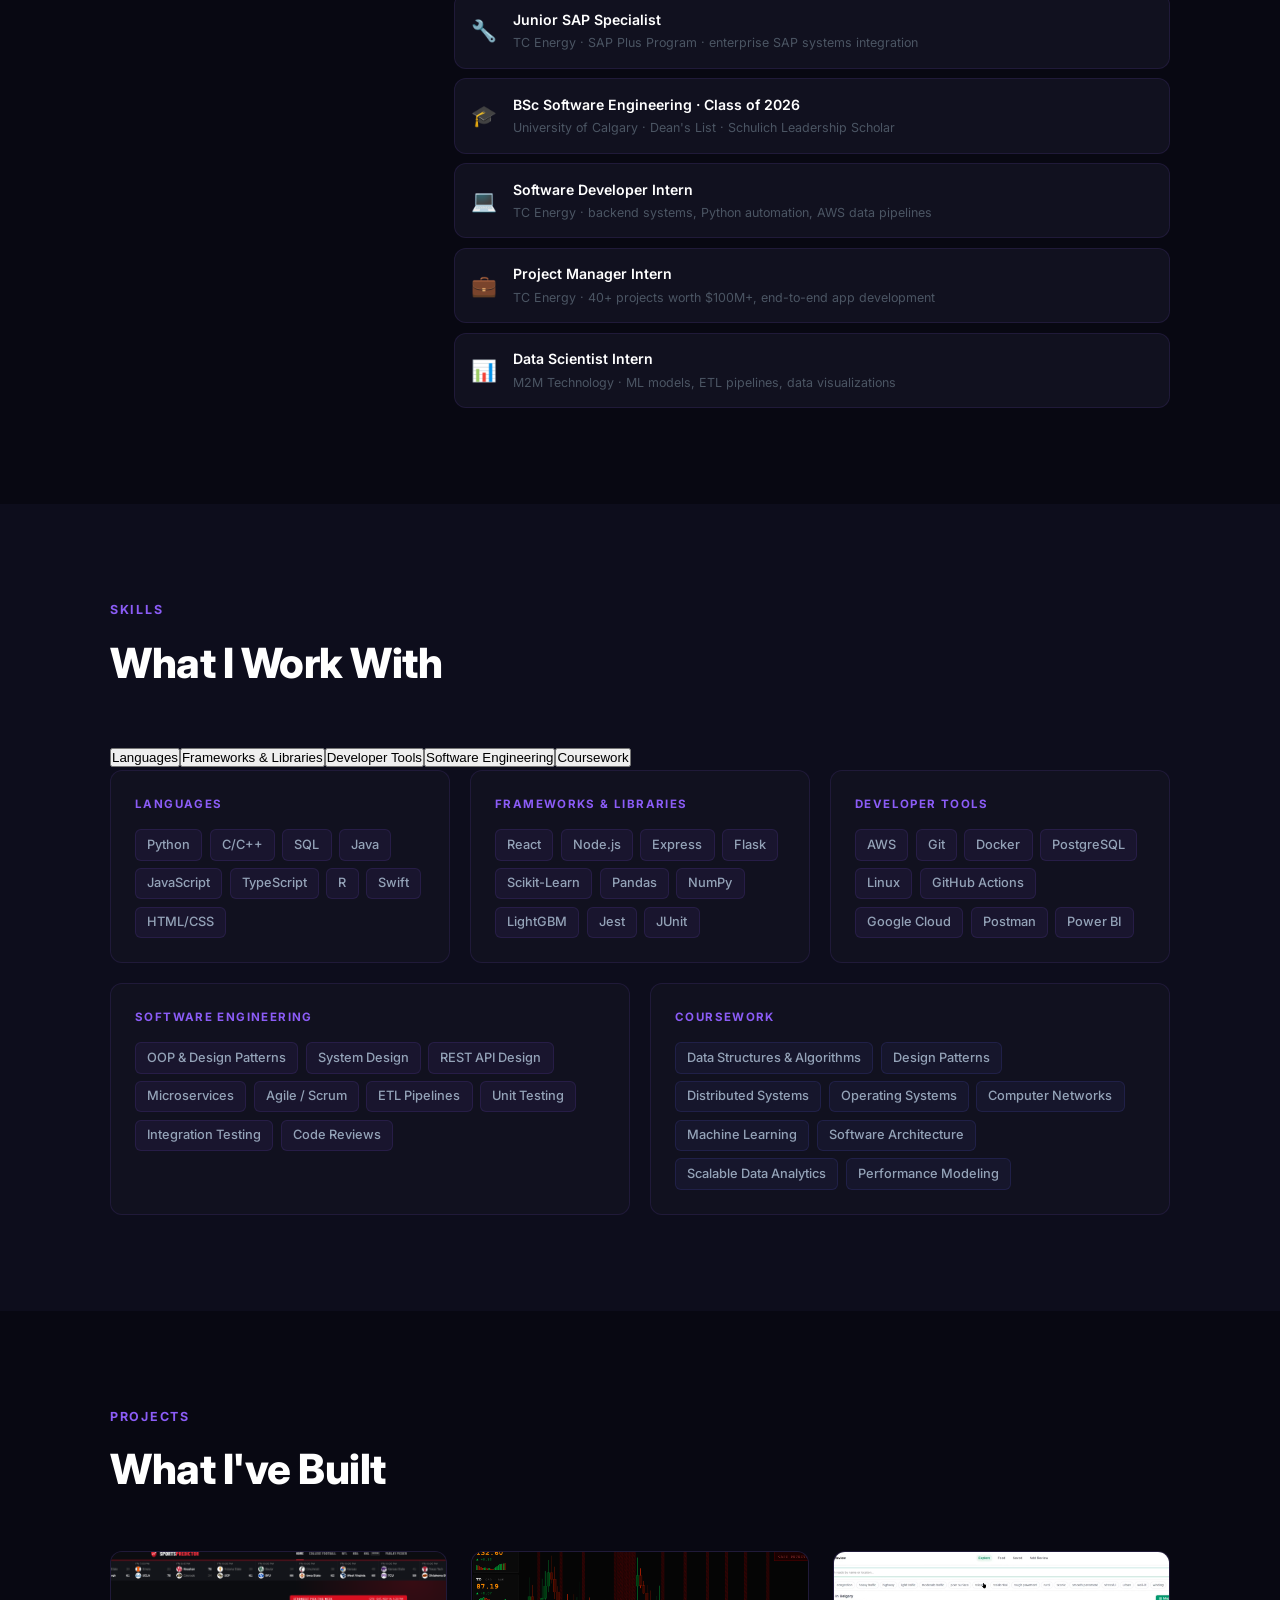
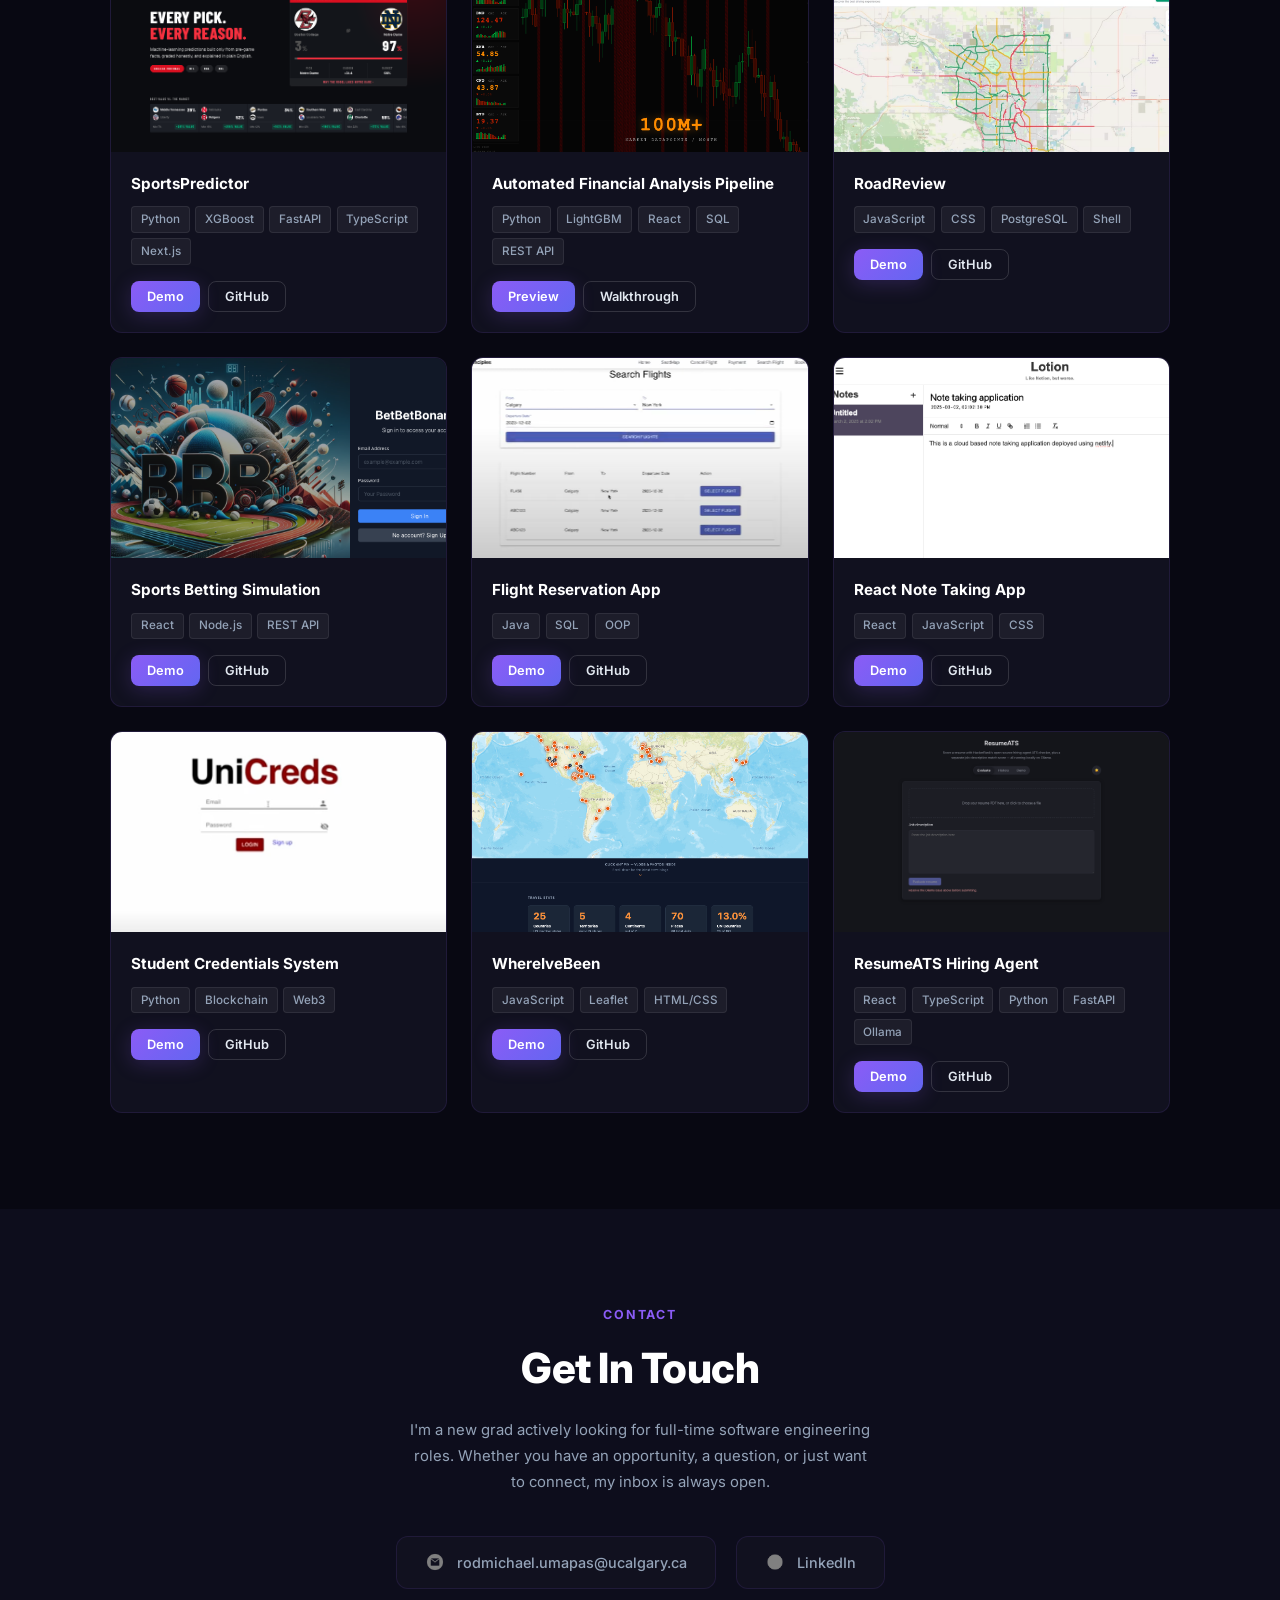
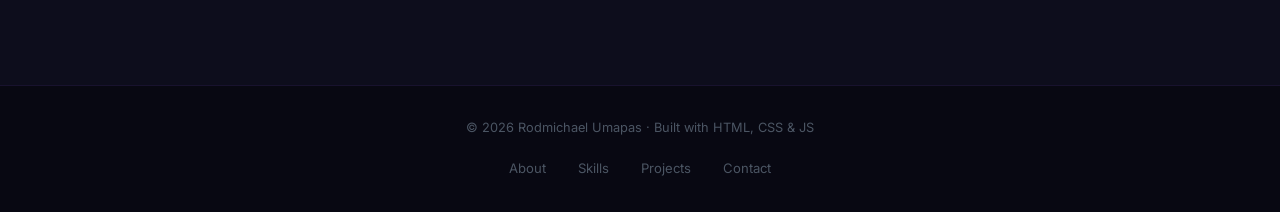
==== commit 03015b90: "Add SportsPredictor project" ====
--- a/index.html
+++ b/index.html
@@ -76,13 +76,7 @@
                     <img src="./assets/about.png" alt="About" class="about-photo">
                 </div>
                 <div class="about-body">
-                    <p class="about-text about-text-short" data-animate="fade-up" data-delay="1">
-                        Software Engineering grad from the <strong>University of Calgary</strong>, now a
-                        <strong>Junior SAP Specialist at TC Energy</strong>.
-                        I build backend systems, Python automation, and cloud data pipelines.
-                        <span class="about-cta">Open to full-time Software Engineer roles.</span>
-                    </p>
-                    <p class="about-text about-text-full" data-animate="fade-up" data-delay="1">
+                    <p class="about-text" data-animate="fade-up" data-delay="1">
                         Software Engineering graduate from the <strong>University of Calgary</strong> (GPA 3.8 · Dean's List)
                         with 3 internships across backend development, data science, and project management.
                         Most recently built scalable backend systems, Python automation pipelines, and cloud-native
@@ -161,7 +155,7 @@
             <span class="section-label" data-animate="fade-up">Skills</span>
             <h2 class="section-title"   data-animate="fade-up" data-delay="1">What I Work With</h2>
             <div class="skills-grid">
-                <div class="skill-group" data-short="Languages" data-animate="fade-up" data-delay="1">
+                <div class="skill-group" data-animate="fade-up" data-delay="1">
                     <h3>Languages</h3>
                     <div class="tags">
                         <span class="tag">Python</span>
@@ -175,7 +169,7 @@
                         <span class="tag">HTML/CSS</span>
                     </div>
                 </div>
-                <div class="skill-group" data-short="Frameworks" data-animate="fade-up" data-delay="2">
+                <div class="skill-group" data-animate="fade-up" data-delay="2">
                     <h3>Frameworks &amp; Libraries</h3>
                     <div class="tags">
                         <span class="tag">React</span>
@@ -190,7 +184,7 @@
                         <span class="tag">JUnit</span>
                     </div>
                 </div>
-                <div class="skill-group" data-short="Tools" data-animate="fade-up" data-delay="3">
+                <div class="skill-group" data-animate="fade-up" data-delay="3">
                     <h3>Developer Tools</h3>
                     <div class="tags">
                         <span class="tag">AWS</span>
@@ -204,7 +198,7 @@
                         <span class="tag">Power BI</span>
                     </div>
                 </div>
-                <div class="skill-group" data-short="Practices" data-animate="fade-up" data-delay="4">
+                <div class="skill-group" data-animate="fade-up" data-delay="4">
                     <h3>Software Engineering</h3>
                     <div class="tags">
                         <span class="tag">OOP &amp; Design Patterns</span>
@@ -218,7 +212,7 @@
                         <span class="tag">Code Reviews</span>
                     </div>
                 </div>
-                <div class="skill-group" data-short="Courses" data-animate="fade-up" data-delay="5">
+                <div class="skill-group" data-animate="fade-up" data-delay="5">
                     <h3>Coursework</h3>
                     <div class="tags">
                         <span class="tag tag-2">Data Structures &amp; Algorithms</span>
@@ -241,10 +235,6 @@
         <div class="section-inner">
             <span class="section-label" data-animate="fade-up">Projects</span>
             <h2 class="section-title"   data-animate="fade-up" data-delay="1">What I've Built</h2>
-            <div class="swipe-hint" aria-hidden="true">
-                <span><span class="swipe-count">1 / 9</span> · swipe for more →</span>
-                <span class="swipe-dots"></span>
-            </div>
             <div class="projects-grid">
 
                 <div class="project-card" data-animate="fade-up" data-delay="1">
--- a/style.css
+++ b/style.css
@@ -826,201 +826,6 @@
     .stat-item:last-child { border-bottom: none; }
 }
 
-/* ========================
-   Phone layout: compact, minimal scrolling
-   ======================== */
-.swipe-hint, .skill-tabs, .about-text-short { display: none; }
-
-@media screen and (max-width: 600px) {
-    /* Shared rhythm */
-    section:not(#hero) { padding: 2.75rem 1rem; }
-    .section-label     { font-size: 0.7rem; margin-bottom: 0.3rem; }
-    .section-title     { font-size: 1.5rem; margin-bottom: 1.25rem; }
-    #hamburger-nav     { padding: 0.8rem 1rem; }
-
-    /* Hero: fits in one screen, no forced full height */
-    #hero {
-        min-height: auto;
-        padding: 84px 1rem 2.5rem;
-    }
-    .hero-inner        { flex-direction: column-reverse; gap: 1.25rem; }
-    .hero-img          { width: 132px; height: 132px; }
-    .hero-img-ring     { inset: -14px; }
-    .hero-greeting     { font-size: 0.95rem; margin-bottom: 0.3rem; }
-    .hero-name         { font-size: 2.3rem; margin-bottom: 0.6rem; }
-    .hero-subtitle     { font-size: 1rem; margin-bottom: 1.25rem; min-height: 1.6rem; }
-    .hero-actions      { margin-bottom: 1.1rem; gap: 0.6rem; }
-    .hero-actions .btn { padding: 0.7rem 1.25rem; flex: 1; max-width: 170px; }
-
-    /* About: hero already shows a photo, so skip the second one */
-    .about-photo-wrap  { display: none; }
-    .about-grid        { gap: 0; }
-    .about-body        { min-width: 0; }
-    .about-text-full   { display: none; }
-    .about-text-short  {
-        display: block;
-        font-size: 1rem;
-        line-height: 1.65;
-        margin-bottom: 1.25rem;
-        text-align: left;
-    }
-    .about-cta {
-        display: block;
-        margin-top: 0.6rem;
-        padding-left: 0.75rem;
-        border-left: 2px solid var(--accent);
-        color: #fff;
-        font-weight: 600;
-        font-size: 0.92rem;
-    }
-
-    .stat-row          { flex-direction: row; margin-bottom: 1.25rem; }
-    .stat-item         { padding: 0.75rem 0.5rem; border-right: 1px solid var(--border); border-bottom: none; }
-    .stat-item:last-child { border-right: none; }
-    .stat-value        { font-size: 1.5rem; }
-    .stat-name         { font-size: 0.65rem; }
-
-    /* Experience: 2-column tile grid */
-    .exp-list {
-        display: grid;
-        grid-template-columns: 1fr 1fr;
-        gap: 0.5rem;
-    }
-    .exp-item {
-        position: relative;
-        align-items: flex-start;
-        padding: 0.6rem 0.7rem;
-    }
-    .exp-item:hover    { transform: none; }
-    .exp-icon {
-        position: absolute;
-        top: 0.5rem; right: 0.5rem;
-        font-size: 0.8rem;
-        line-height: 1;
-        opacity: 0.7;
-    }
-    .exp-item > div    { padding-right: 0.9rem; }
-    .exp-title         { font-size: 0.78rem; line-height: 1.3; margin-bottom: 0.15rem; }
-    .exp-sub {
-        font-size: 0.68rem;
-        line-height: 1.35;
-        display: -webkit-box;
-        -webkit-line-clamp: 2;
-        line-clamp: 2;
-        -webkit-box-orient: vertical;
-        overflow: hidden;
-    }
-
-    /* Skills: tabs, one category at a time */
-    .skill-tabs {
-        display: flex;
-        gap: 0.35rem;
-        margin-bottom: 0.75rem;
-        overflow-x: auto;
-        scrollbar-width: none;
-    }
-    .skill-tabs::-webkit-scrollbar { display: none; }
-    .skill-tabs button {
-        flex: 1 1 auto;
-        font-family: inherit;
-        font-size: 0.7rem;
-        font-weight: 600;
-        padding: 0.45rem 0.45rem;
-        border-radius: 999px;
-        border: 1px solid var(--border);
-        background: var(--card);
-        color: var(--text-dim);
-        cursor: pointer;
-        transition: var(--ease);
-    }
-    .skill-tabs button[aria-selected="true"] {
-        background: linear-gradient(135deg, var(--accent), var(--accent2));
-        border-color: transparent;
-        color: #fff;
-    }
-    .skills-grid       { display: block; }
-    .skill-group       { display: none; padding: 0.9rem 1rem; }
-    .skill-group.active { display: block; }
-    .skill-group h3    { display: none; }
-    .tags              { gap: 0.4rem; }
-    .tag               { font-size: 0.78rem; padding: 0.25rem 0.6rem; }
-
-    /* Projects: horizontal swipe carousel with a peek of the next card */
-    .projects-grid {
-        display: flex;
-        grid-template-columns: none;
-        max-width: none;
-        gap: 0.85rem;
-        margin: 0 -1rem;
-        padding: 0.25rem 1rem 0.75rem;
-        overflow-x: auto;
-        scroll-snap-type: x mandatory;
-        scroll-padding: 0 1rem;
-        -webkit-overflow-scrolling: touch;
-        scrollbar-width: none;
-    }
-    .projects-grid::-webkit-scrollbar { display: none; }
-
-    .project-card {
-        flex: 0 0 84%;
-        scroll-snap-align: start;
-        display: flex;
-        flex-direction: column;
-    }
-    .project-card:hover { transform: none; }
-    .project-card:hover .project-img { transform: none; }
-
-    /* No hover on touch, so show the description under the image */
-    .project-overlay {
-        position: static;
-        opacity: 1;
-        background: none;
-        padding: 0.85rem 1rem 0;
-        order: 2;
-    }
-    .project-overlay p {
-        color: var(--text-dim);
-        font-size: 0.8rem;
-        display: -webkit-box;
-        -webkit-line-clamp: 4;
-        line-clamp: 4;
-        -webkit-box-orient: vertical;
-        overflow: hidden;
-    }
-    .project-img-wrap  { overflow: visible; height: auto; }
-    .project-img       { height: 150px; }
-    .project-body      { padding: 0.7rem 1rem 1rem; margin-top: auto; }
-    .project-body h3   { font-size: 0.95rem; margin-bottom: 0.5rem; }
-    .project-tags      { margin-bottom: 0.75rem; }
-    .project-links .btn { flex: 1; padding: 0.55rem 0.5rem; }
-
-    .swipe-hint {
-        display: flex;
-        align-items: center;
-        justify-content: space-between;
-        margin: -0.5rem 0 0.75rem;
-        font-size: 0.75rem;
-        color: var(--text-mute);
-    }
-    .swipe-count { color: var(--text-dim); font-weight: 600; }
-    .swipe-dots  { display: flex; gap: 5px; }
-    .swipe-dots span {
-        width: 6px; height: 6px;
-        border-radius: 50%;
-        background: rgba(255,255,255,0.15);
-        transition: background 0.2s, width 0.2s;
-    }
-    .swipe-dots span.active { background: var(--accent); width: 16px; border-radius: 3px; }
-
-    /* Contact + footer */
-    .contact-copy      { font-size: 0.88rem; margin-bottom: 1.25rem; }
-    .contact-links     { gap: 0.6rem; }
-    .contact-link      { width: 100%; max-width: 340px; justify-content: center; padding: 0.75rem 1rem; }
-    footer             { padding: 1.25rem 1rem; }
-    .footer-copy       { margin-bottom: 0.6rem; }
-    .footer-links      { gap: 1.25rem; }
-}
-
 /* ── Click burst effect ── */
 .fx-ring {
     position: fixed;
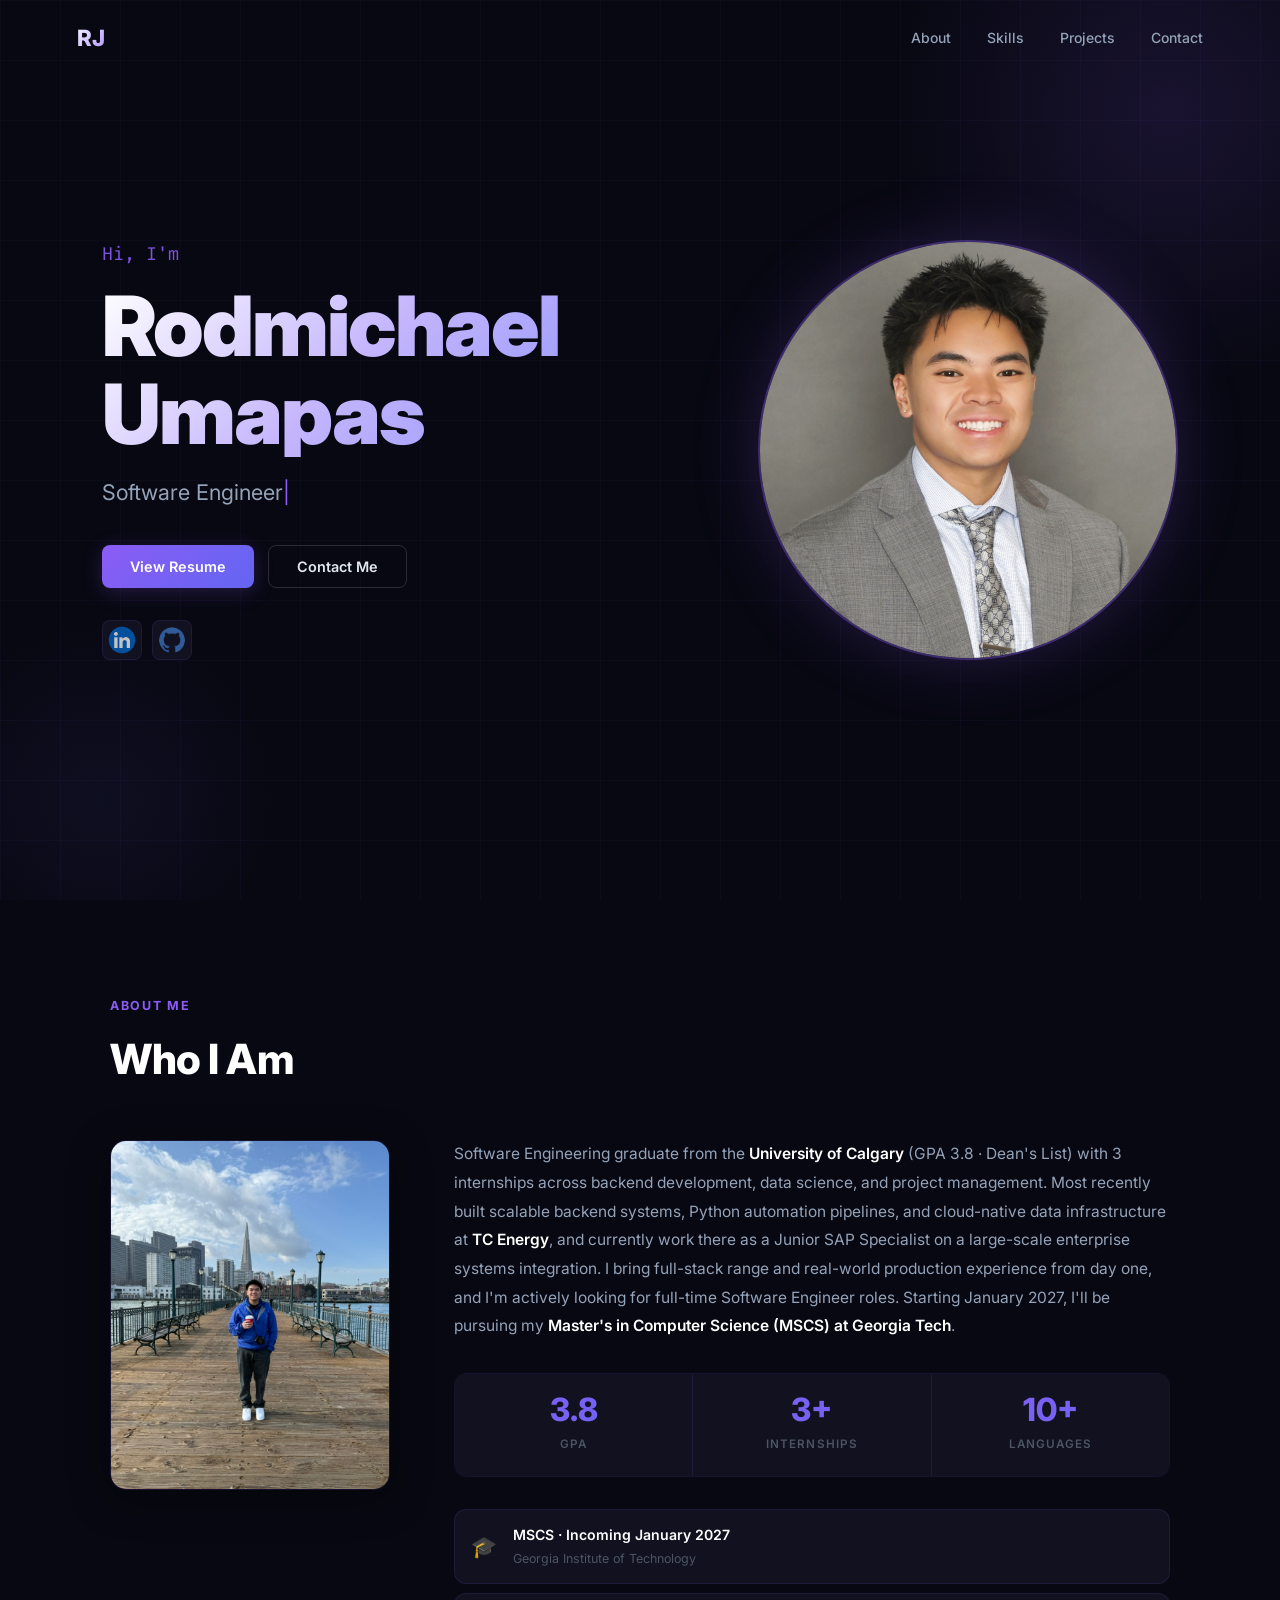
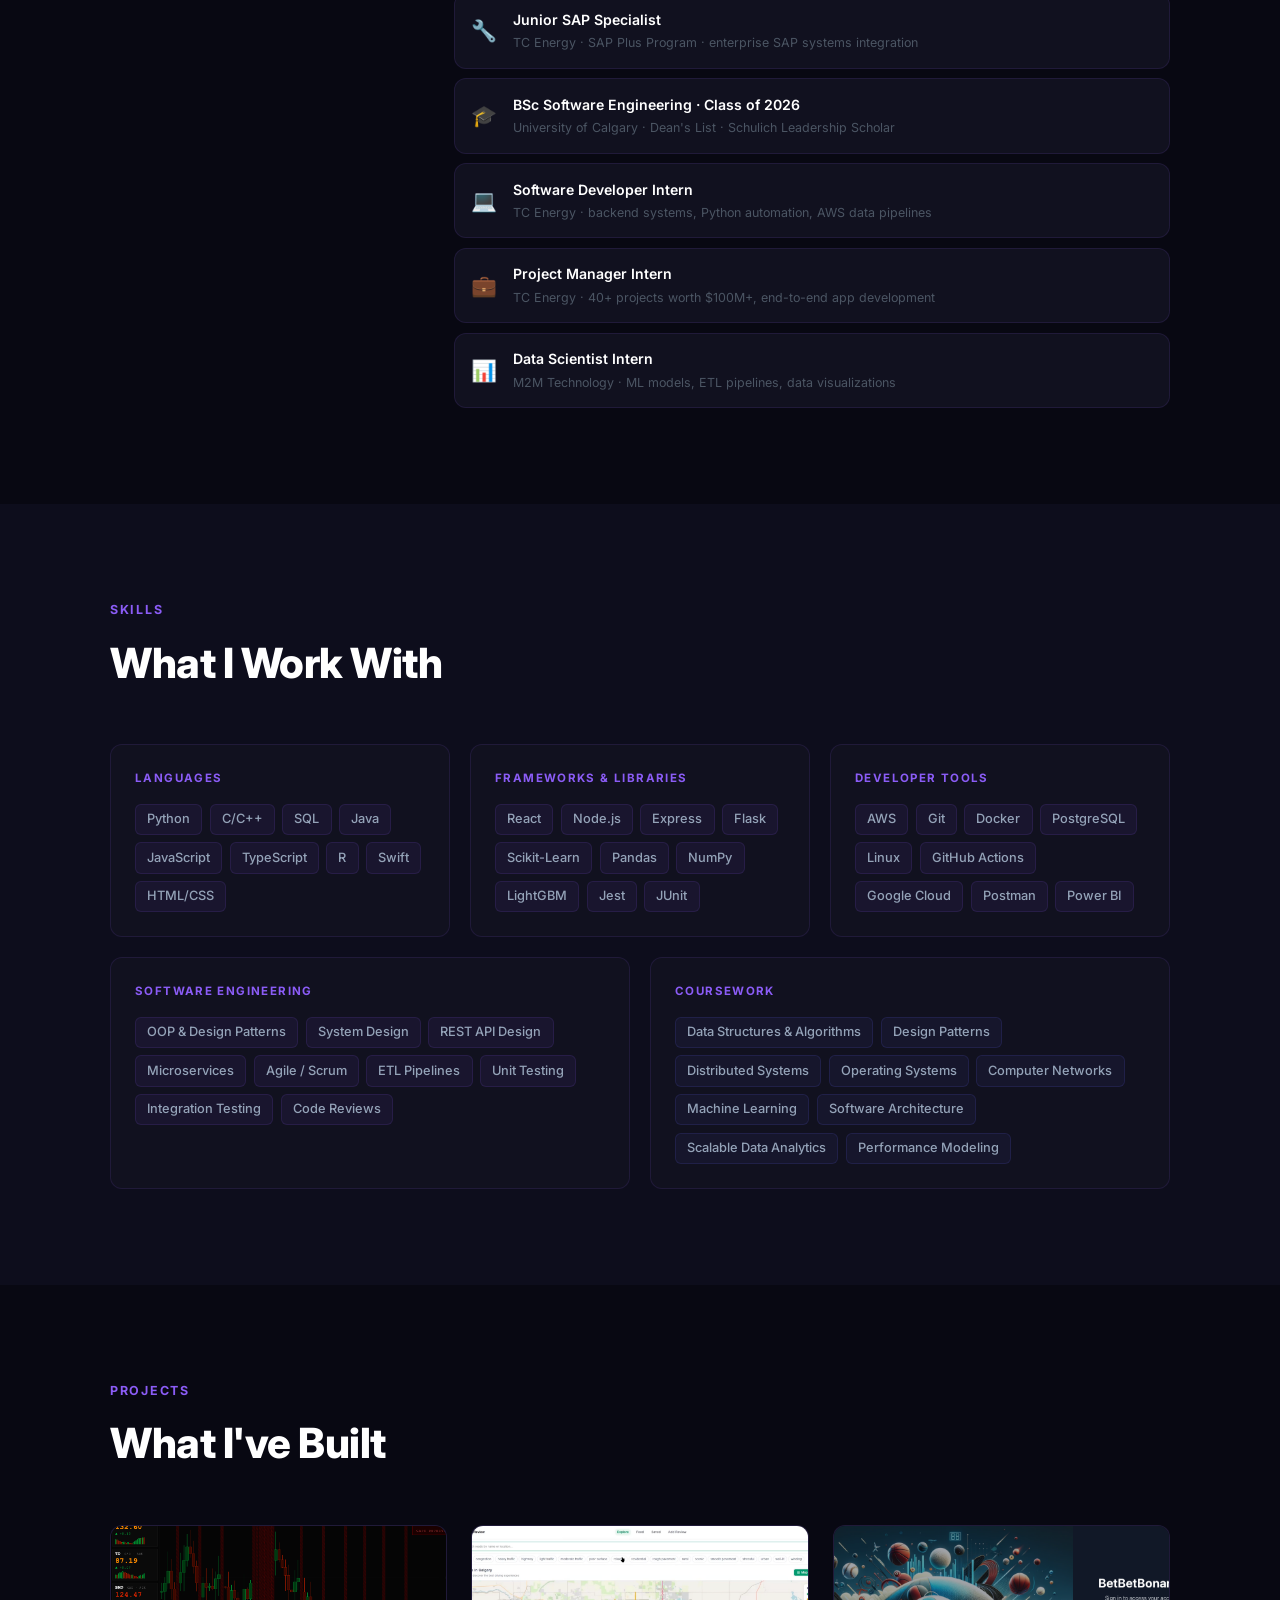
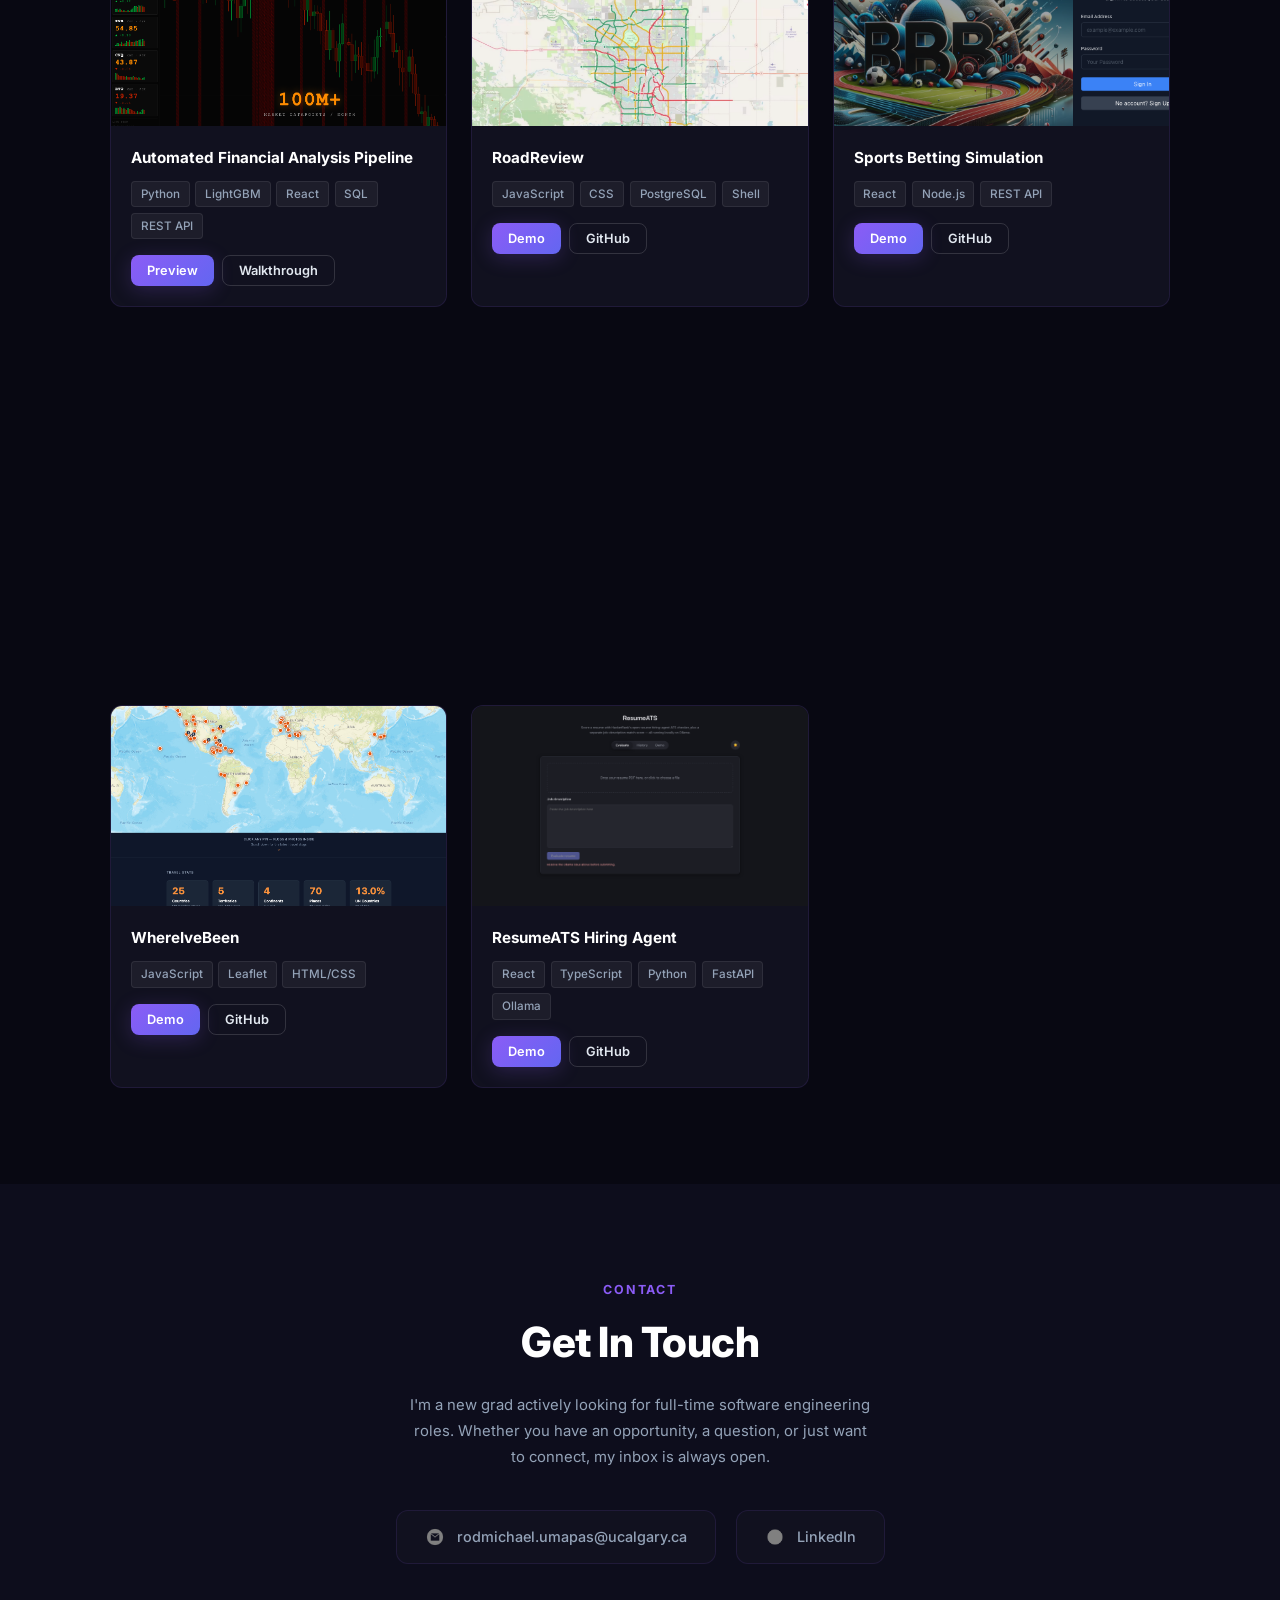
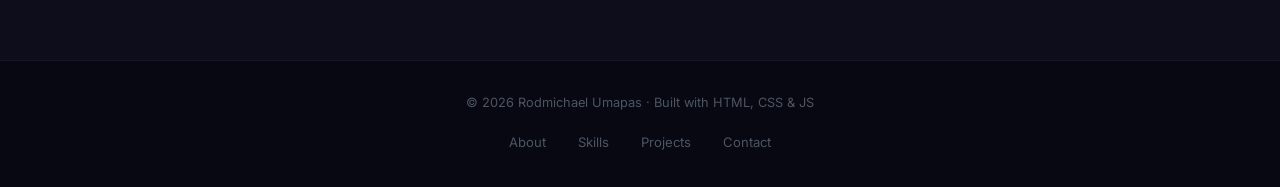
==== commit 5270204f: "Update education to MSCS (Jan 2027) and role to Junior SAP Specialist" ====
--- a/index.html
+++ b/index.html
@@ -239,29 +239,6 @@
 
                 <div class="project-card" data-animate="fade-up" data-delay="1">
                     <div class="project-img-wrap">
-                        <img src="./assets/sportspredictor.png" alt="SportsPredictor" class="project-img">
-                        <div class="project-overlay">
-                            <p>ML-driven win probability and point margin predictions for college football, the NFL, and the NBA. Elo ratings plus logistic regression and XGBoost models built only from pre-game data, served through a FastAPI backend and explained in plain English.</p>
-                        </div>
-                    </div>
-                    <div class="project-body">
-                        <h3>SportsPredictor</h3>
-                        <div class="project-tags">
-                            <span class="ptag">Python</span>
-                            <span class="ptag">XGBoost</span>
-                            <span class="ptag">FastAPI</span>
-                            <span class="ptag">TypeScript</span>
-                            <span class="ptag">Next.js</span>
-                        </div>
-                        <div class="project-links">
-                            <button class="btn btn-xs btn-primary" onclick="location.href='https://rodmichaelu.github.io/SportsPredictor/'">Demo</button>
-                            <button class="btn btn-xs btn-ghost"   onclick="location.href='https://github.com/RodmichaelU/SportsPredictor'">GitHub</button>
-                        </div>
-                    </div>
-                </div>
-
-                <div class="project-card" data-animate="fade-up" data-delay="2">
-                    <div class="project-img-wrap">
                         <img src="./assets/capstone.png" alt="Financial Analysis Pipeline" class="project-img">
                         <div class="project-overlay">
                             <p>End-to-end ML pipeline using LightGBM for financial signal modeling, with a live React dashboard fed by real-time market data via IBKR TWS API.</p>
@@ -284,7 +261,7 @@
                 </div>
 
                 <!-- Replace ./assets/roadreview.png with your screenshot when ready -->
-                <div class="project-card" data-animate="fade-up" data-delay="3">
+                <div class="project-card" data-animate="fade-up" data-delay="2">
                     <div class="project-img-wrap">
                         <img src="./assets/roadreview.png" alt="RoadReview" class="project-img">
                         <div class="project-overlay">
@@ -306,7 +283,7 @@
                     </div>
                 </div>
 
-                <div class="project-card" data-animate="fade-up" data-delay="4">
+                <div class="project-card" data-animate="fade-up" data-delay="3">
                     <div class="project-img-wrap">
                         <img src="./assets/BBB.png" alt="Sports Betting Simulation" class="project-img">
                         <div class="project-overlay">
@@ -327,7 +304,7 @@
                     </div>
                 </div>
 
-                <div class="project-card" data-animate="fade-up" data-delay="5">
+                <div class="project-card" data-animate="fade-up" data-delay="4">
                     <div class="project-img-wrap">
                         <img src="./assets/flight.png" alt="Flight Reservation App" class="project-img">
                         <div class="project-overlay">
@@ -348,7 +325,7 @@
                     </div>
                 </div>
 
-                <div class="project-card" data-animate="fade-up" data-delay="6">
+                <div class="project-card" data-animate="fade-up" data-delay="5">
                     <div class="project-img-wrap">
                         <img src="./assets/notes.png" alt="Notes App" class="project-img">
                         <div class="project-overlay">
@@ -369,7 +346,7 @@
                     </div>
                 </div>
 
-                <div class="project-card" data-animate="fade-up" data-delay="7">
+                <div class="project-card" data-animate="fade-up" data-delay="6">
                     <div class="project-img-wrap">
                         <img src="./assets/credentials.png" alt="Student Credentials" class="project-img">
                         <div class="project-overlay">
@@ -390,7 +367,7 @@
                     </div>
                 </div>
 
-                <div class="project-card" data-animate="fade-up" data-delay="8">
+                <div class="project-card" data-animate="fade-up" data-delay="7">
                     <div class="project-img-wrap">
                         <img src="./assets/whereivebeen.png" alt="WhereIveBeen" class="project-img">
                         <div class="project-overlay">
@@ -411,7 +388,7 @@
                     </div>
                 </div>
 
-                <div class="project-card" data-animate="fade-up" data-delay="9">
+                <div class="project-card" data-animate="fade-up" data-delay="8">
                     <div class="project-img-wrap">
                         <img src="./assets/resumeats.png" alt="ResumeATS Hiring Agent" class="project-img">
                         <div class="project-overlay">
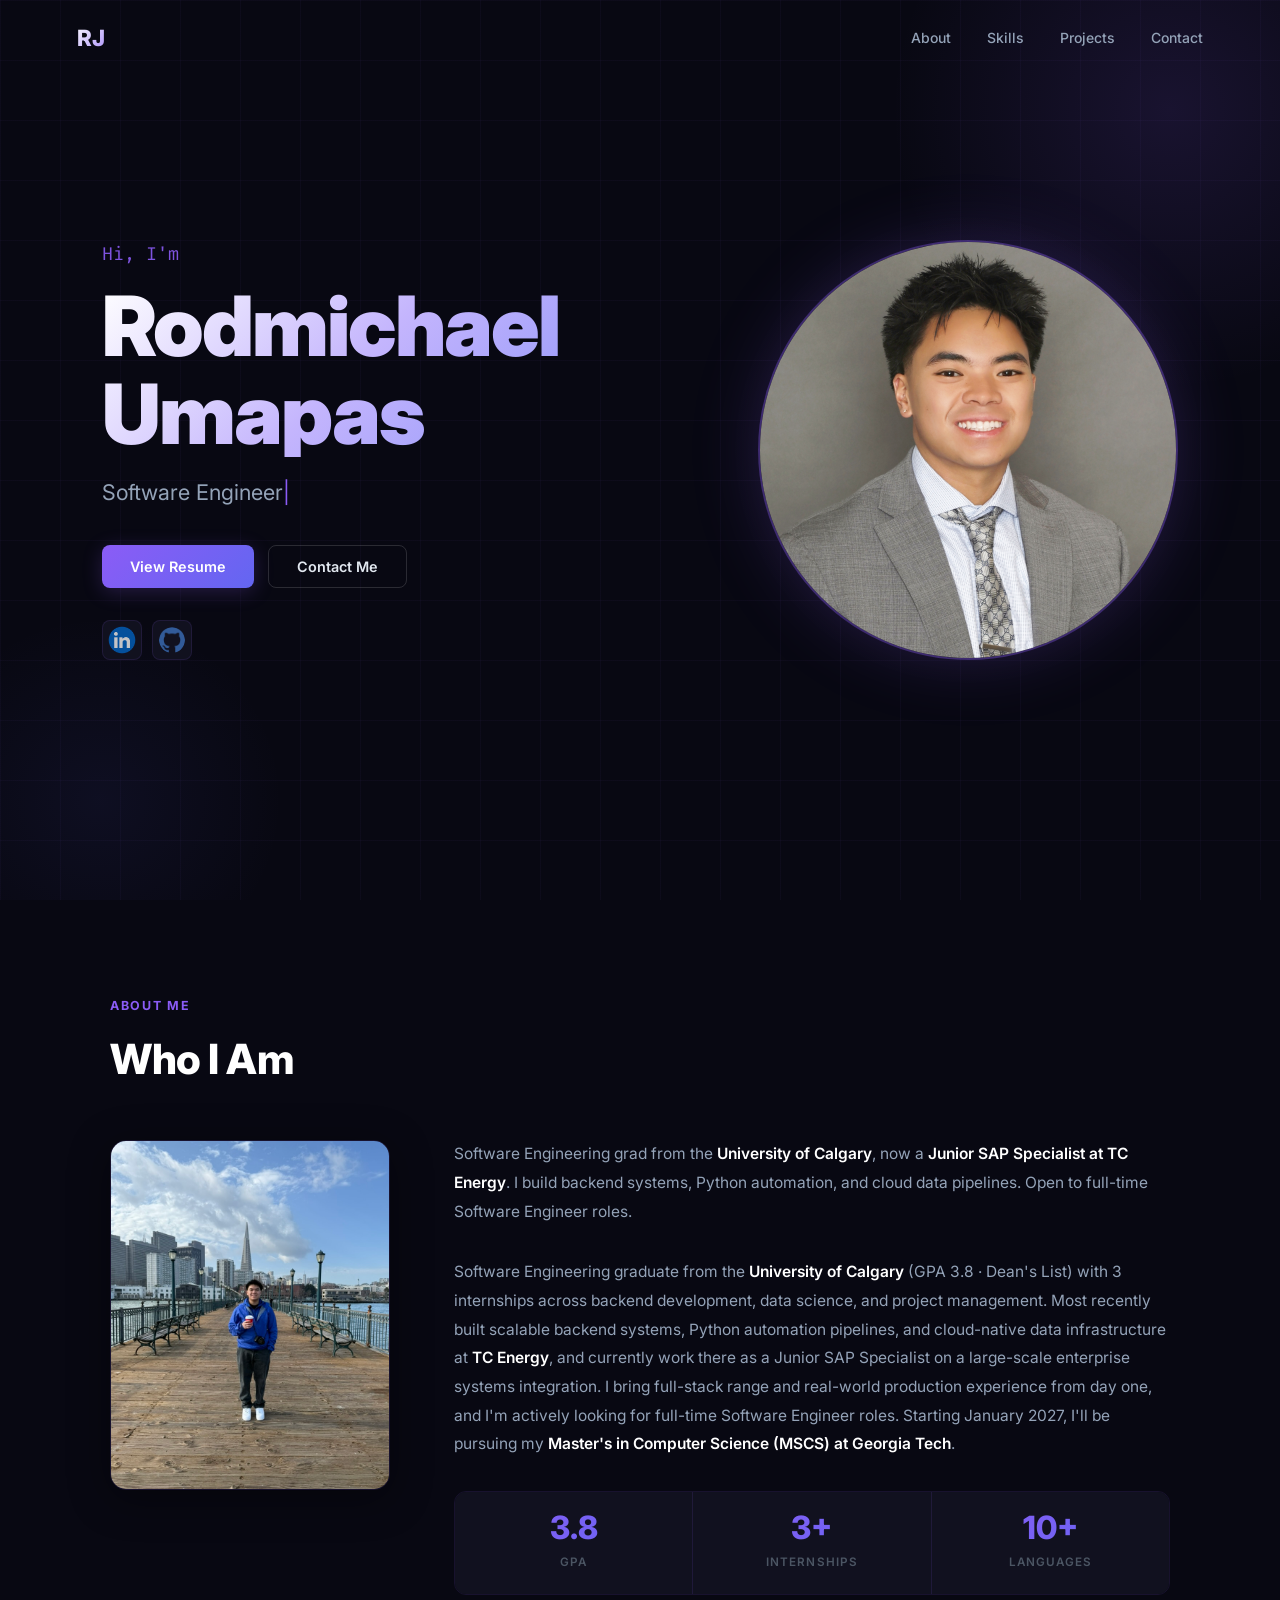
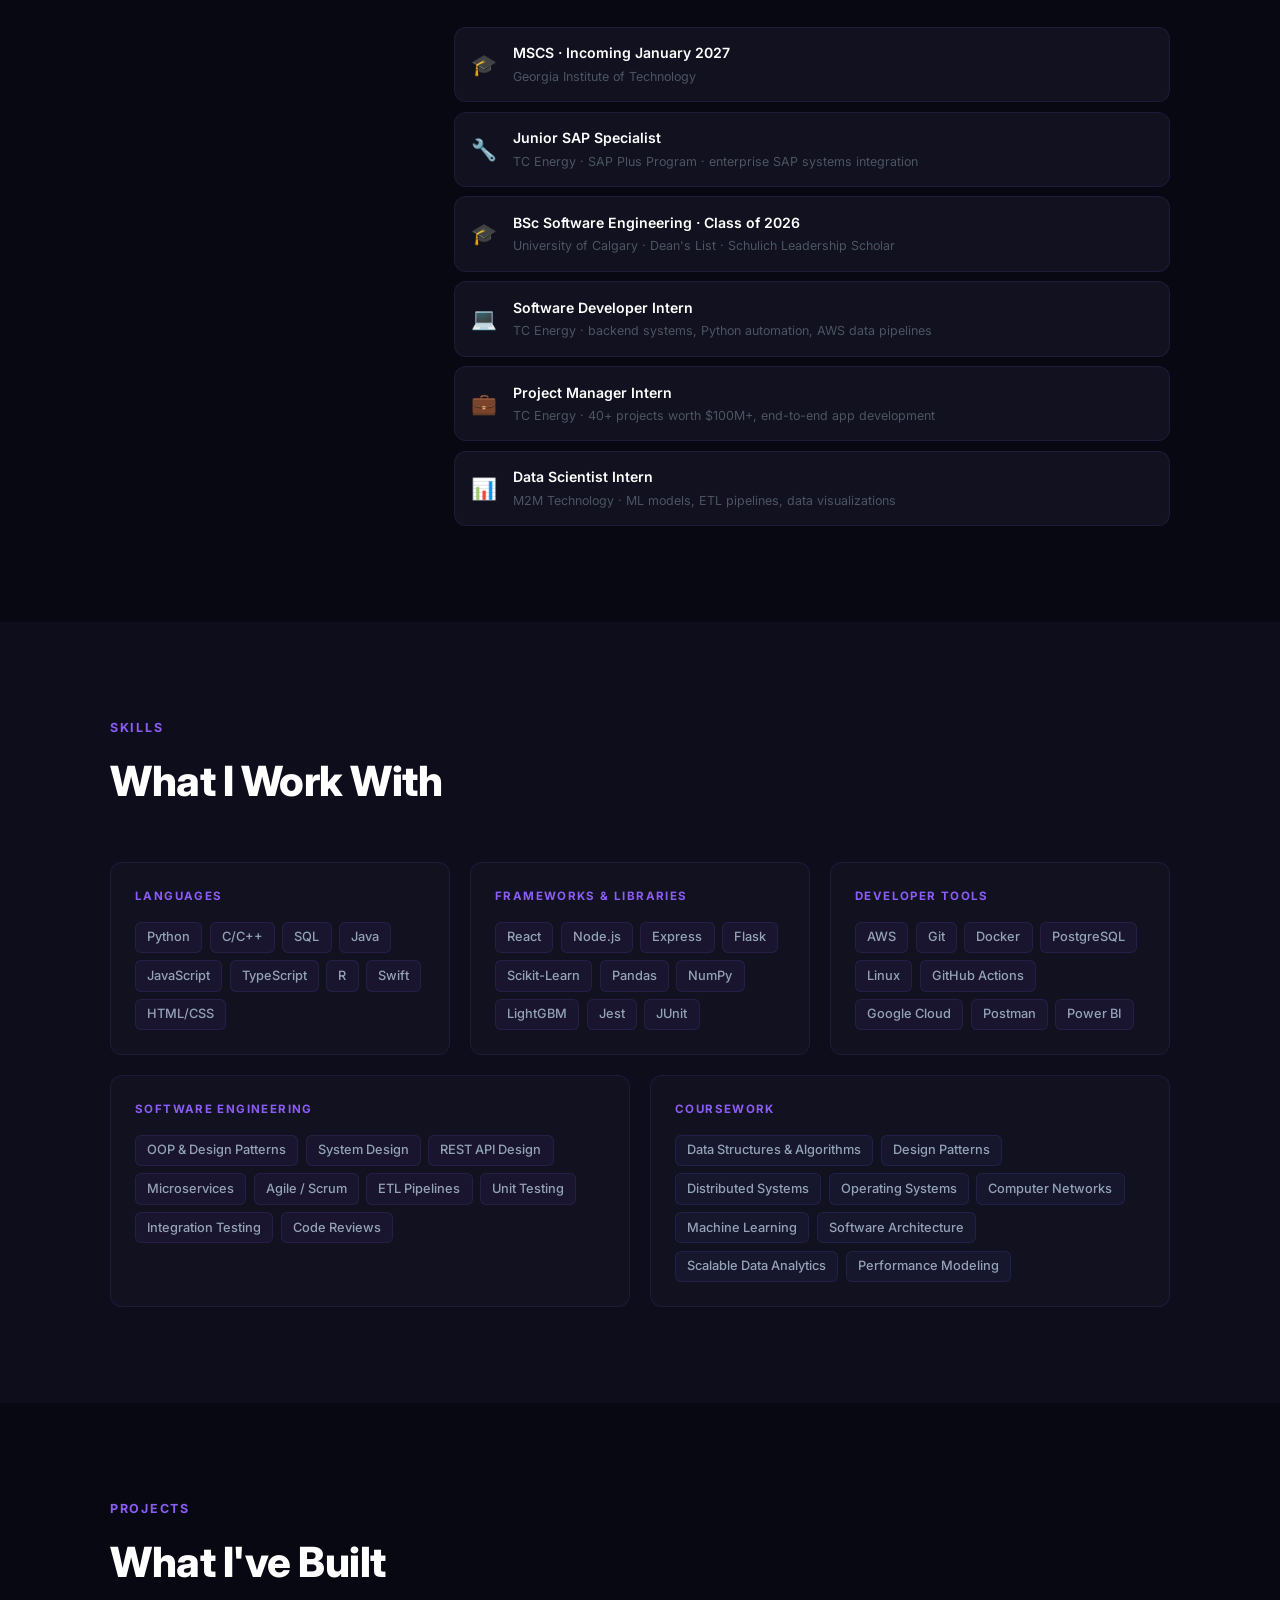
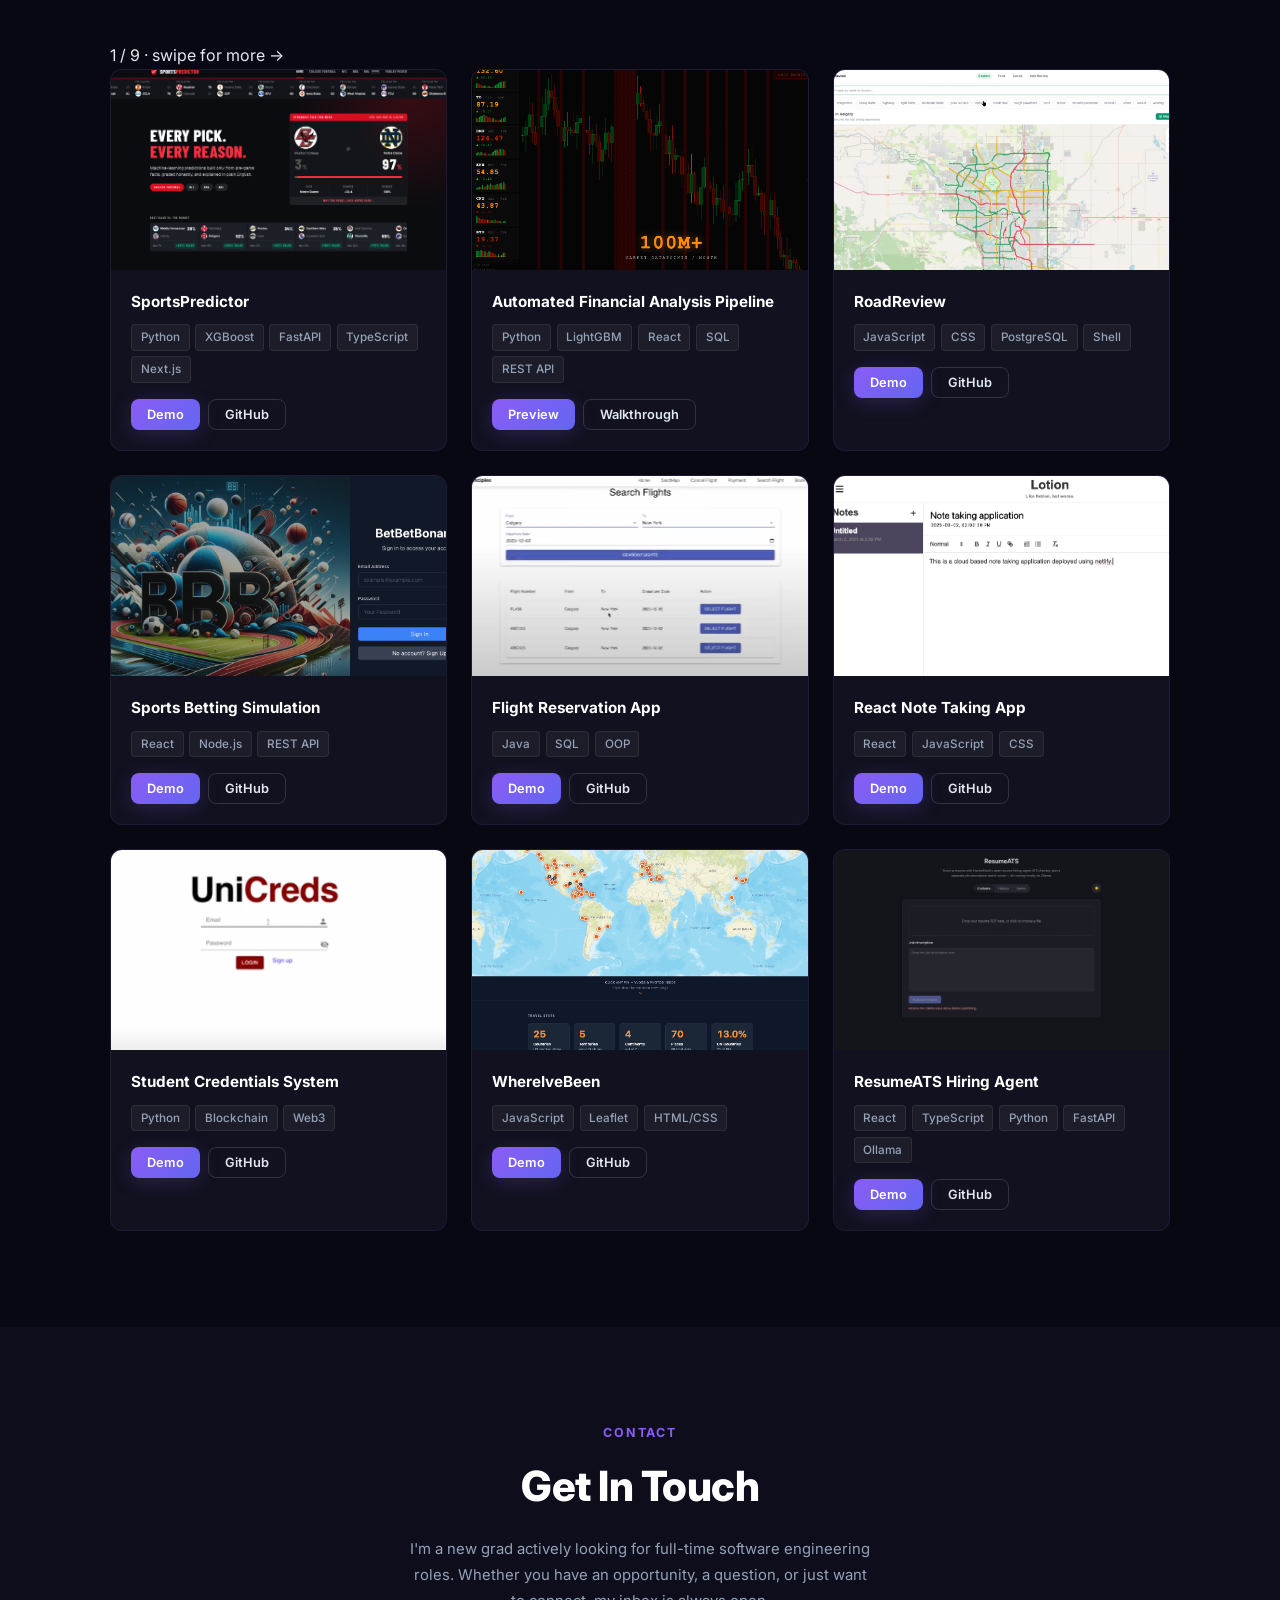
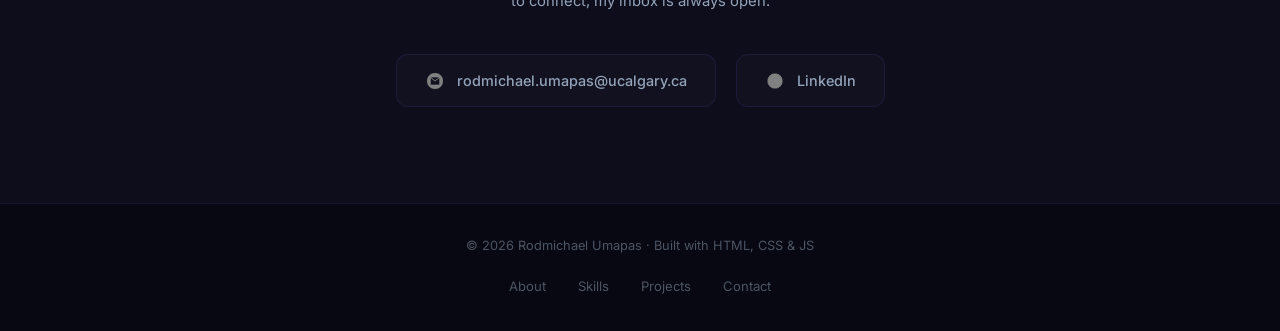
==== commit cc19b55b: "Link updated resume (Rodmichael_Umapas_Resume.pdf)" ====
--- a/index.html
+++ b/index.html
@@ -47,7 +47,7 @@
                     <span id="typed-text"></span><span class="cursor">|</span>
                 </p>
                 <div class="hero-actions">
-                    <button class="btn btn-primary" onclick="window.open('./assets/resume6.pdf')">View Resume</button>
+                    <button class="btn btn-primary" onclick="window.open('./assets/Rodmichael_Umapas_Resume.pdf')">View Resume</button>
                     <button class="btn btn-ghost"   onclick="location.href='#contact'">Contact Me</button>
                 </div>
                 <div class="hero-socials">
@@ -76,7 +76,13 @@
                     <img src="./assets/about.png" alt="About" class="about-photo">
                 </div>
                 <div class="about-body">
-                    <p class="about-text" data-animate="fade-up" data-delay="1">
+                    <p class="about-text about-text-short" data-animate="fade-up" data-delay="1">
+                        Software Engineering grad from the <strong>University of Calgary</strong>, now a
+                        <strong>Junior SAP Specialist at TC Energy</strong>.
+                        I build backend systems, Python automation, and cloud data pipelines.
+                        <span class="about-cta">Open to full-time Software Engineer roles.</span>
+                    </p>
+                    <p class="about-text about-text-full" data-animate="fade-up" data-delay="1">
                         Software Engineering graduate from the <strong>University of Calgary</strong> (GPA 3.8 · Dean's List)
                         with 3 internships across backend development, data science, and project management.
                         Most recently built scalable backend systems, Python automation pipelines, and cloud-native
@@ -155,7 +161,7 @@
             <span class="section-label" data-animate="fade-up">Skills</span>
             <h2 class="section-title"   data-animate="fade-up" data-delay="1">What I Work With</h2>
             <div class="skills-grid">
-                <div class="skill-group" data-animate="fade-up" data-delay="1">
+                <div class="skill-group" data-short="Languages" data-animate="fade-up" data-delay="1">
                     <h3>Languages</h3>
                     <div class="tags">
                         <span class="tag">Python</span>
@@ -169,7 +175,7 @@
                         <span class="tag">HTML/CSS</span>
                     </div>
                 </div>
-                <div class="skill-group" data-animate="fade-up" data-delay="2">
+                <div class="skill-group" data-short="Frameworks" data-animate="fade-up" data-delay="2">
                     <h3>Frameworks &amp; Libraries</h3>
                     <div class="tags">
                         <span class="tag">React</span>
@@ -184,7 +190,7 @@
                         <span class="tag">JUnit</span>
                     </div>
                 </div>
-                <div class="skill-group" data-animate="fade-up" data-delay="3">
+                <div class="skill-group" data-short="Tools" data-animate="fade-up" data-delay="3">
                     <h3>Developer Tools</h3>
                     <div class="tags">
                         <span class="tag">AWS</span>
@@ -198,7 +204,7 @@
                         <span class="tag">Power BI</span>
                     </div>
                 </div>
-                <div class="skill-group" data-animate="fade-up" data-delay="4">
+                <div class="skill-group" data-short="Practices" data-animate="fade-up" data-delay="4">
                     <h3>Software Engineering</h3>
                     <div class="tags">
                         <span class="tag">OOP &amp; Design Patterns</span>
@@ -212,7 +218,7 @@
                         <span class="tag">Code Reviews</span>
                     </div>
                 </div>
-                <div class="skill-group" data-animate="fade-up" data-delay="5">
+                <div class="skill-group" data-short="Courses" data-animate="fade-up" data-delay="5">
                     <h3>Coursework</h3>
                     <div class="tags">
                         <span class="tag tag-2">Data Structures &amp; Algorithms</span>
@@ -235,9 +241,36 @@
         <div class="section-inner">
             <span class="section-label" data-animate="fade-up">Projects</span>
             <h2 class="section-title"   data-animate="fade-up" data-delay="1">What I've Built</h2>
+            <div class="swipe-hint" aria-hidden="true">
+                <span><span class="swipe-count">1 / 9</span> · swipe for more →</span>
+                <span class="swipe-dots"></span>
+            </div>
             <div class="projects-grid">
 
                 <div class="project-card" data-animate="fade-up" data-delay="1">
+                    <div class="project-img-wrap">
+                        <img src="./assets/sportspredictor.png" alt="SportsPredictor" class="project-img">
+                        <div class="project-overlay">
+                            <p>ML-driven win probability and point margin predictions for college football, the NFL, and the NBA. Elo ratings plus logistic regression and XGBoost models built only from pre-game data, served through a FastAPI backend and explained in plain English.</p>
+                        </div>
+                    </div>
+                    <div class="project-body">
+                        <h3>SportsPredictor</h3>
+                        <div class="project-tags">
+                            <span class="ptag">Python</span>
+                            <span class="ptag">XGBoost</span>
+                            <span class="ptag">FastAPI</span>
+                            <span class="ptag">TypeScript</span>
+                            <span class="ptag">Next.js</span>
+                        </div>
+                        <div class="project-links">
+                            <button class="btn btn-xs btn-primary" onclick="location.href='https://rodmichaelu.github.io/SportsPredictor/'">Demo</button>
+                            <button class="btn btn-xs btn-ghost"   onclick="location.href='https://github.com/RodmichaelU/SportsPredictor'">GitHub</button>
+                        </div>
+                    </div>
+                </div>
+
+                <div class="project-card" data-animate="fade-up" data-delay="2">
                     <div class="project-img-wrap">
                         <img src="./assets/capstone.png" alt="Financial Analysis Pipeline" class="project-img">
                         <div class="project-overlay">
@@ -261,7 +294,7 @@
                 </div>
 
                 <!-- Replace ./assets/roadreview.png with your screenshot when ready -->
-                <div class="project-card" data-animate="fade-up" data-delay="2">
+                <div class="project-card" data-animate="fade-up" data-delay="3">
                     <div class="project-img-wrap">
                         <img src="./assets/roadreview.png" alt="RoadReview" class="project-img">
                         <div class="project-overlay">
@@ -283,7 +316,7 @@
                     </div>
                 </div>
 
-                <div class="project-card" data-animate="fade-up" data-delay="3">
+                <div class="project-card" data-animate="fade-up" data-delay="4">
                     <div class="project-img-wrap">
                         <img src="./assets/BBB.png" alt="Sports Betting Simulation" class="project-img">
                         <div class="project-overlay">
@@ -304,7 +337,7 @@
                     </div>
                 </div>
 
-                <div class="project-card" data-animate="fade-up" data-delay="4">
+                <div class="project-card" data-animate="fade-up" data-delay="5">
                     <div class="project-img-wrap">
                         <img src="./assets/flight.png" alt="Flight Reservation App" class="project-img">
                         <div class="project-overlay">
@@ -325,7 +358,7 @@
                     </div>
                 </div>
 
-                <div class="project-card" data-animate="fade-up" data-delay="5">
+                <div class="project-card" data-animate="fade-up" data-delay="6">
                     <div class="project-img-wrap">
                         <img src="./assets/notes.png" alt="Notes App" class="project-img">
                         <div class="project-overlay">
@@ -346,7 +379,7 @@
                     </div>
                 </div>
 
-                <div class="project-card" data-animate="fade-up" data-delay="6">
+                <div class="project-card" data-animate="fade-up" data-delay="7">
                     <div class="project-img-wrap">
                         <img src="./assets/credentials.png" alt="Student Credentials" class="project-img">
                         <div class="project-overlay">
@@ -367,7 +400,7 @@
                     </div>
                 </div>
 
-                <div class="project-card" data-animate="fade-up" data-delay="7">
+                <div class="project-card" data-animate="fade-up" data-delay="8">
                     <div class="project-img-wrap">
                         <img src="./assets/whereivebeen.png" alt="WhereIveBeen" class="project-img">
                         <div class="project-overlay">
@@ -388,7 +421,7 @@
                     </div>
                 </div>
 
-                <div class="project-card" data-animate="fade-up" data-delay="8">
+                <div class="project-card" data-animate="fade-up" data-delay="9">
                     <div class="project-img-wrap">
                         <img src="./assets/resumeats.png" alt="ResumeATS Hiring Agent" class="project-img">
                         <div class="project-overlay">
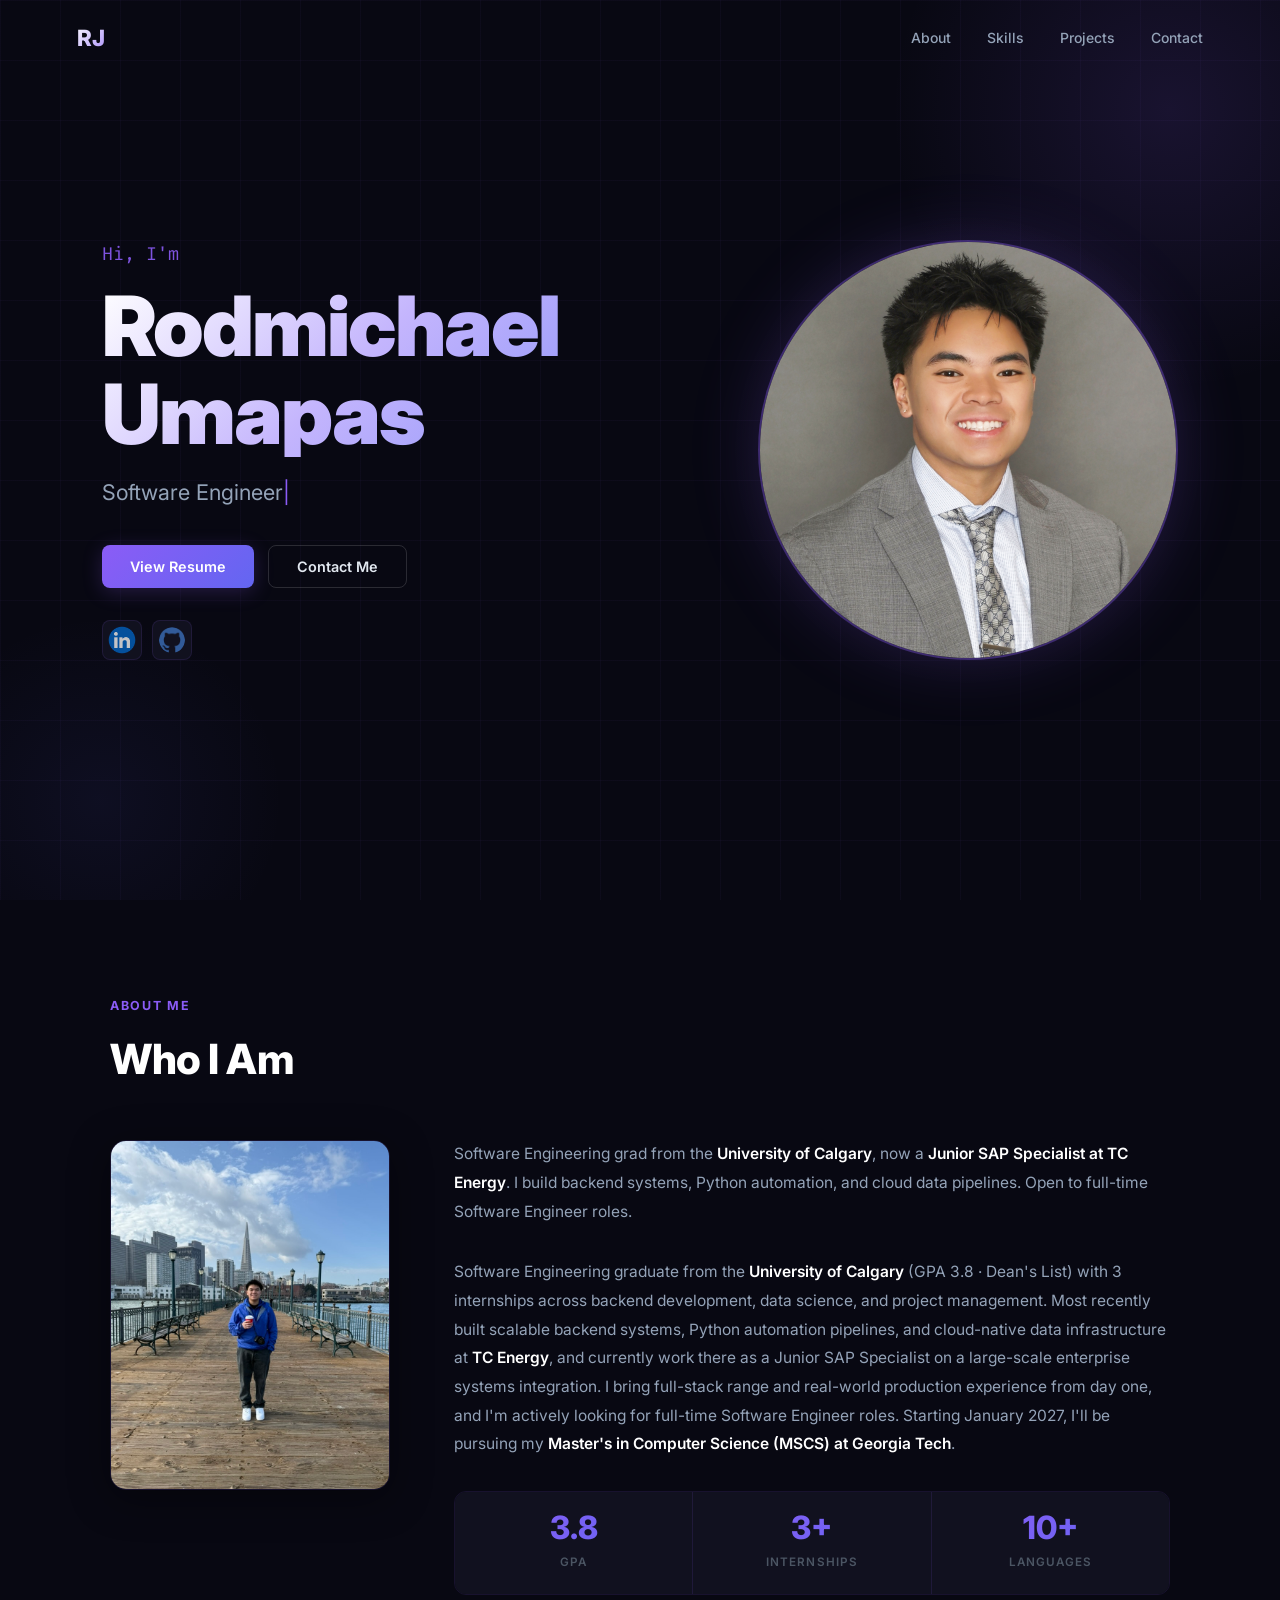
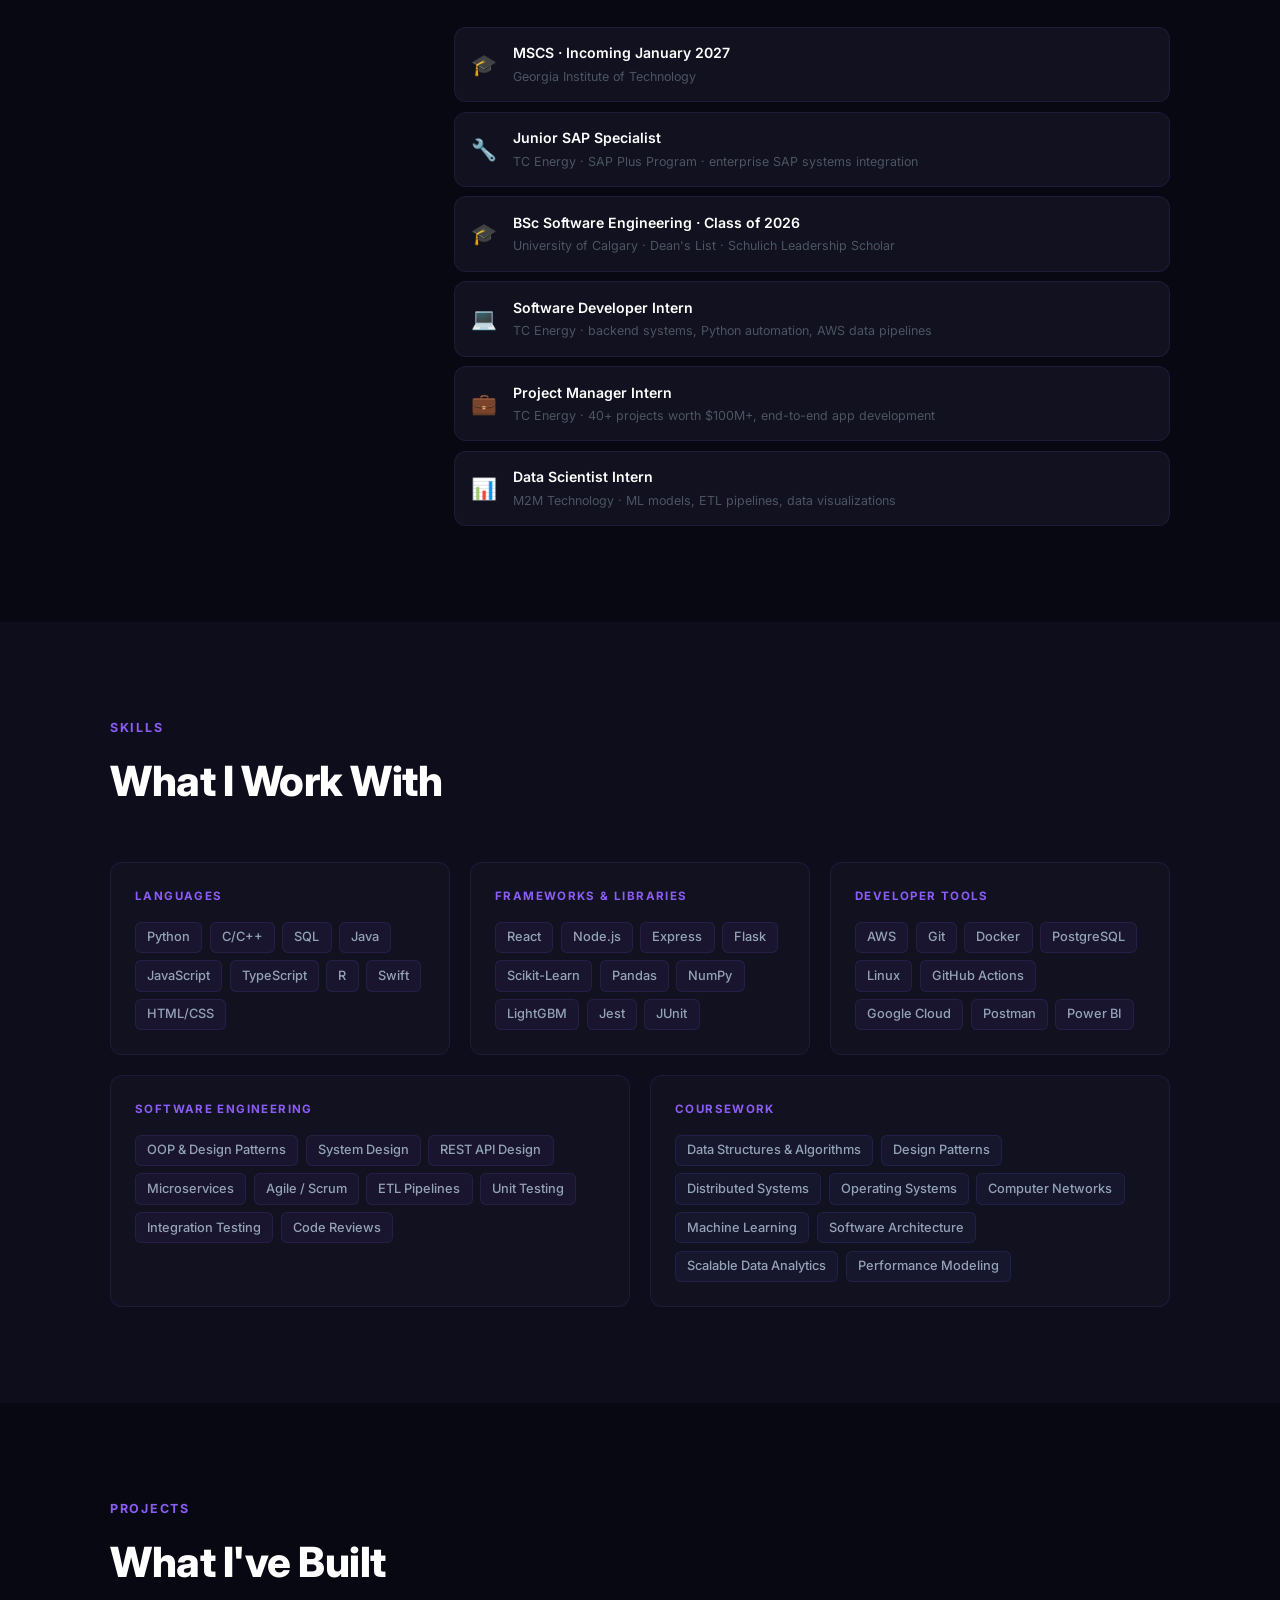
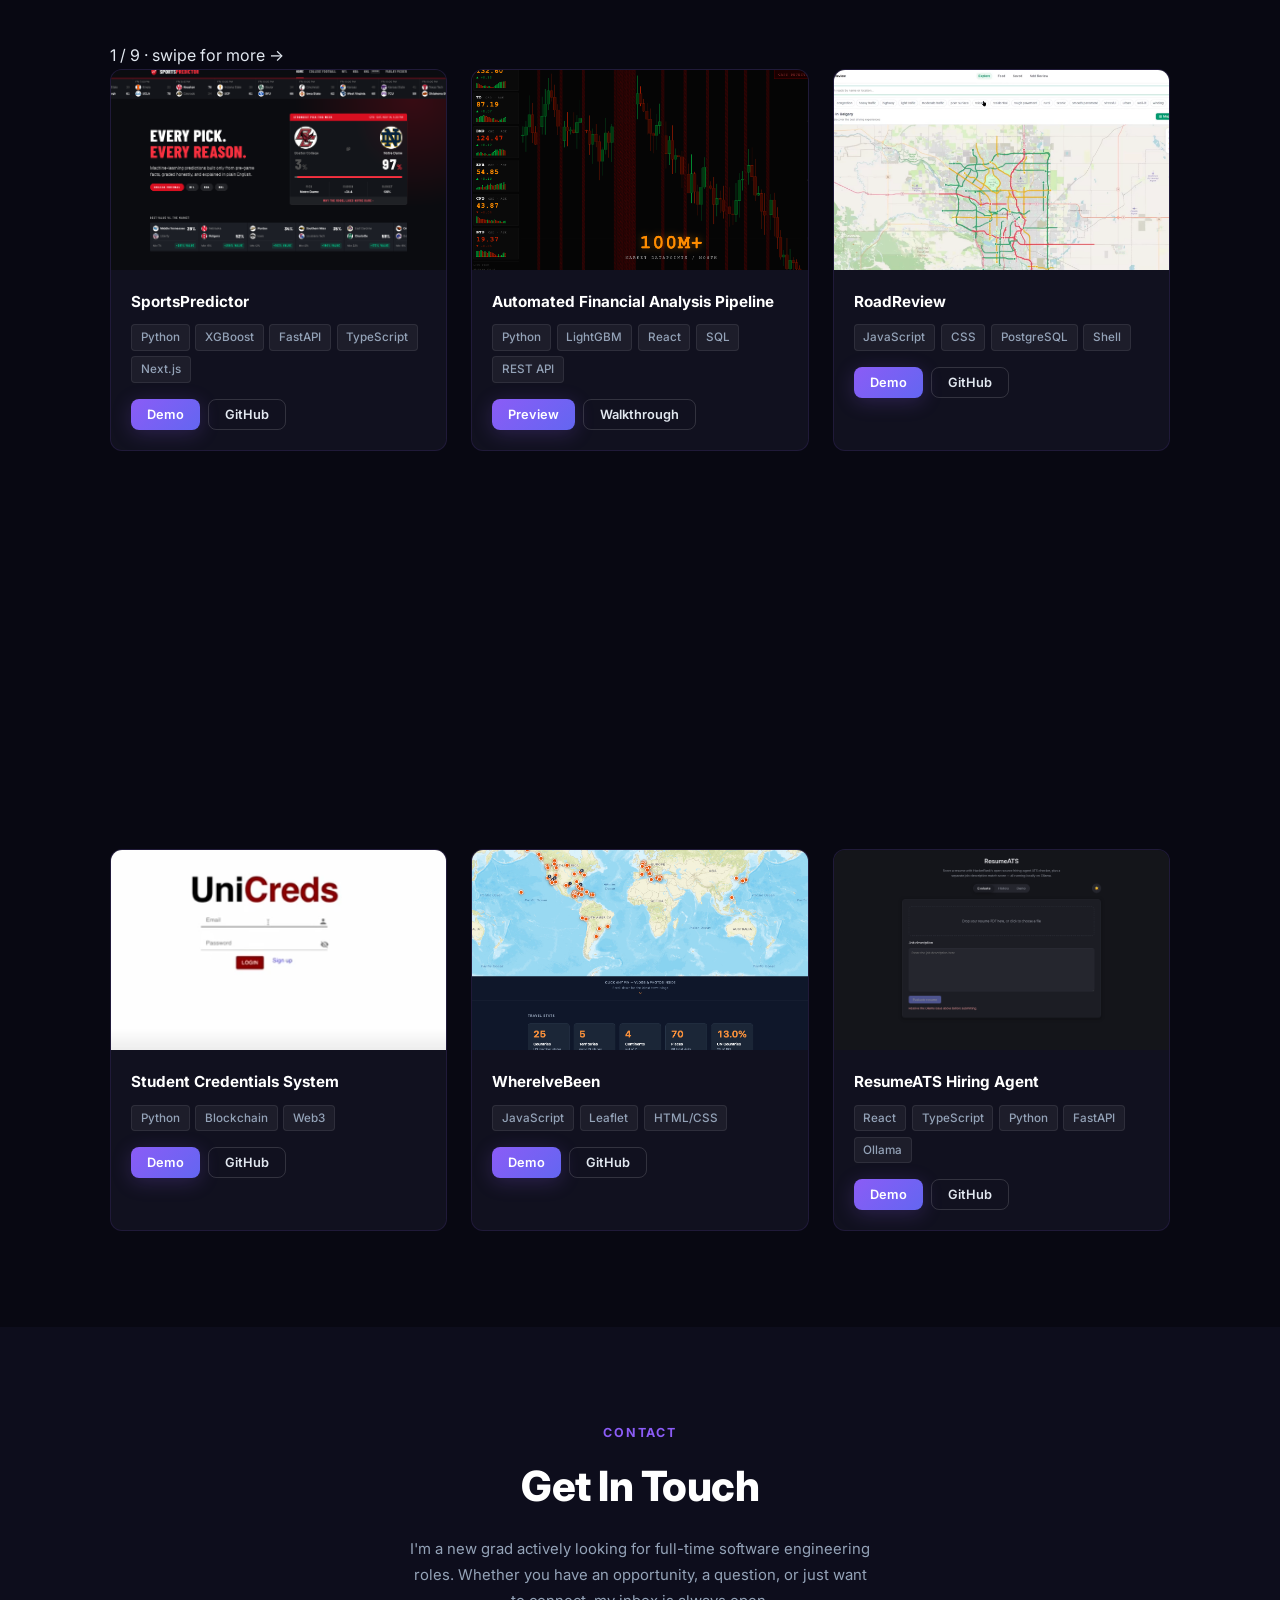
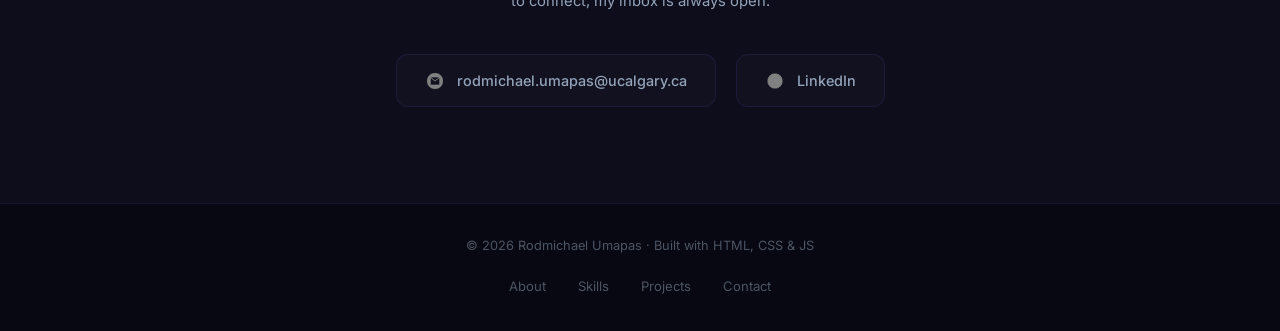
==== commit 748f4b36: "Add cache-busting versions to CSS and JS links" ====
--- a/index.html
+++ b/index.html
@@ -8,7 +8,7 @@
     <link rel="preconnect" href="https://fonts.googleapis.com">
     <link rel="preconnect" href="https://fonts.gstatic.com" crossorigin>
     <link href="https://fonts.googleapis.com/css2?family=Inter:wght@300;400;500;600;700;800;900&family=Fira+Code:wght@400;500&display=swap" rel="stylesheet">
-    <link rel="stylesheet" href="style.css">
+    <link rel="stylesheet" href="style.css?v=2">
 </head>
 <body>
 
@@ -480,6 +480,6 @@
         </ul>
     </footer>
 
-    <script src="script.js"></script>
+    <script src="script.js?v=2"></script>
 </body>
 </html>
